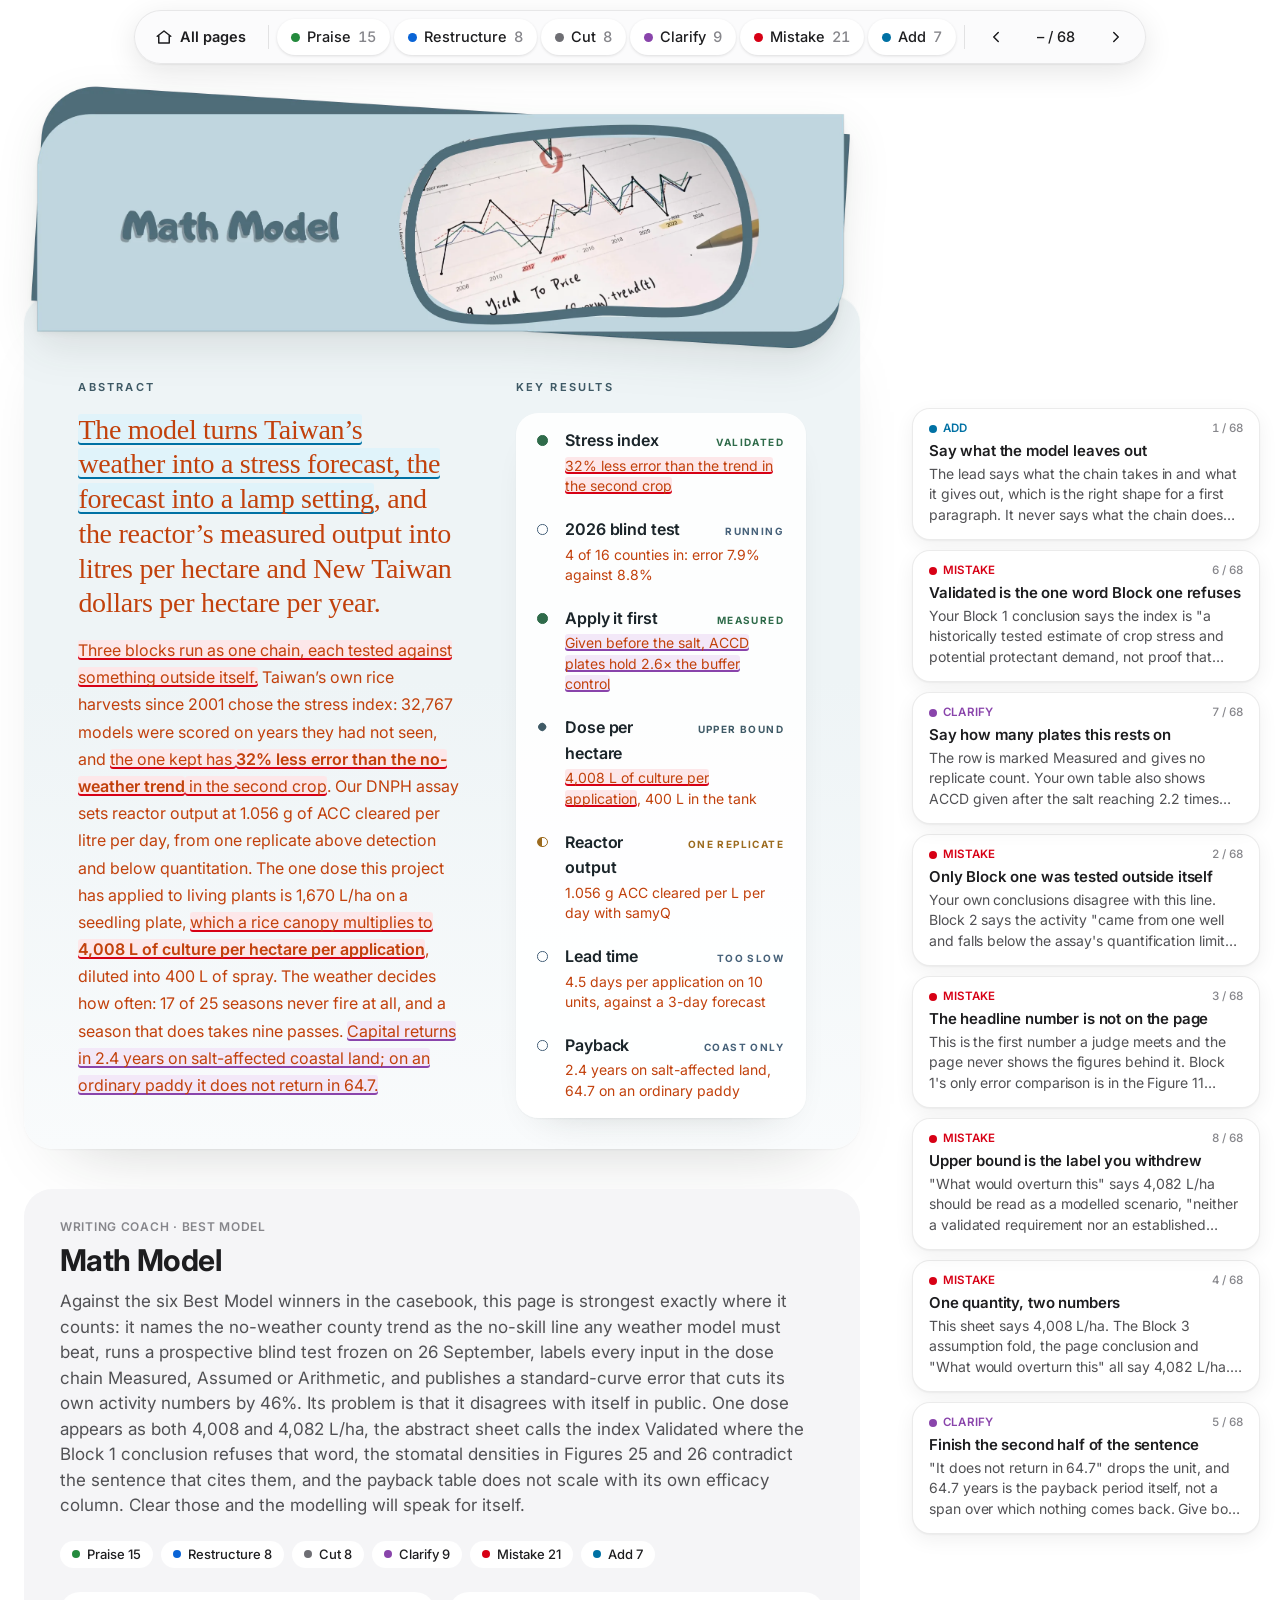
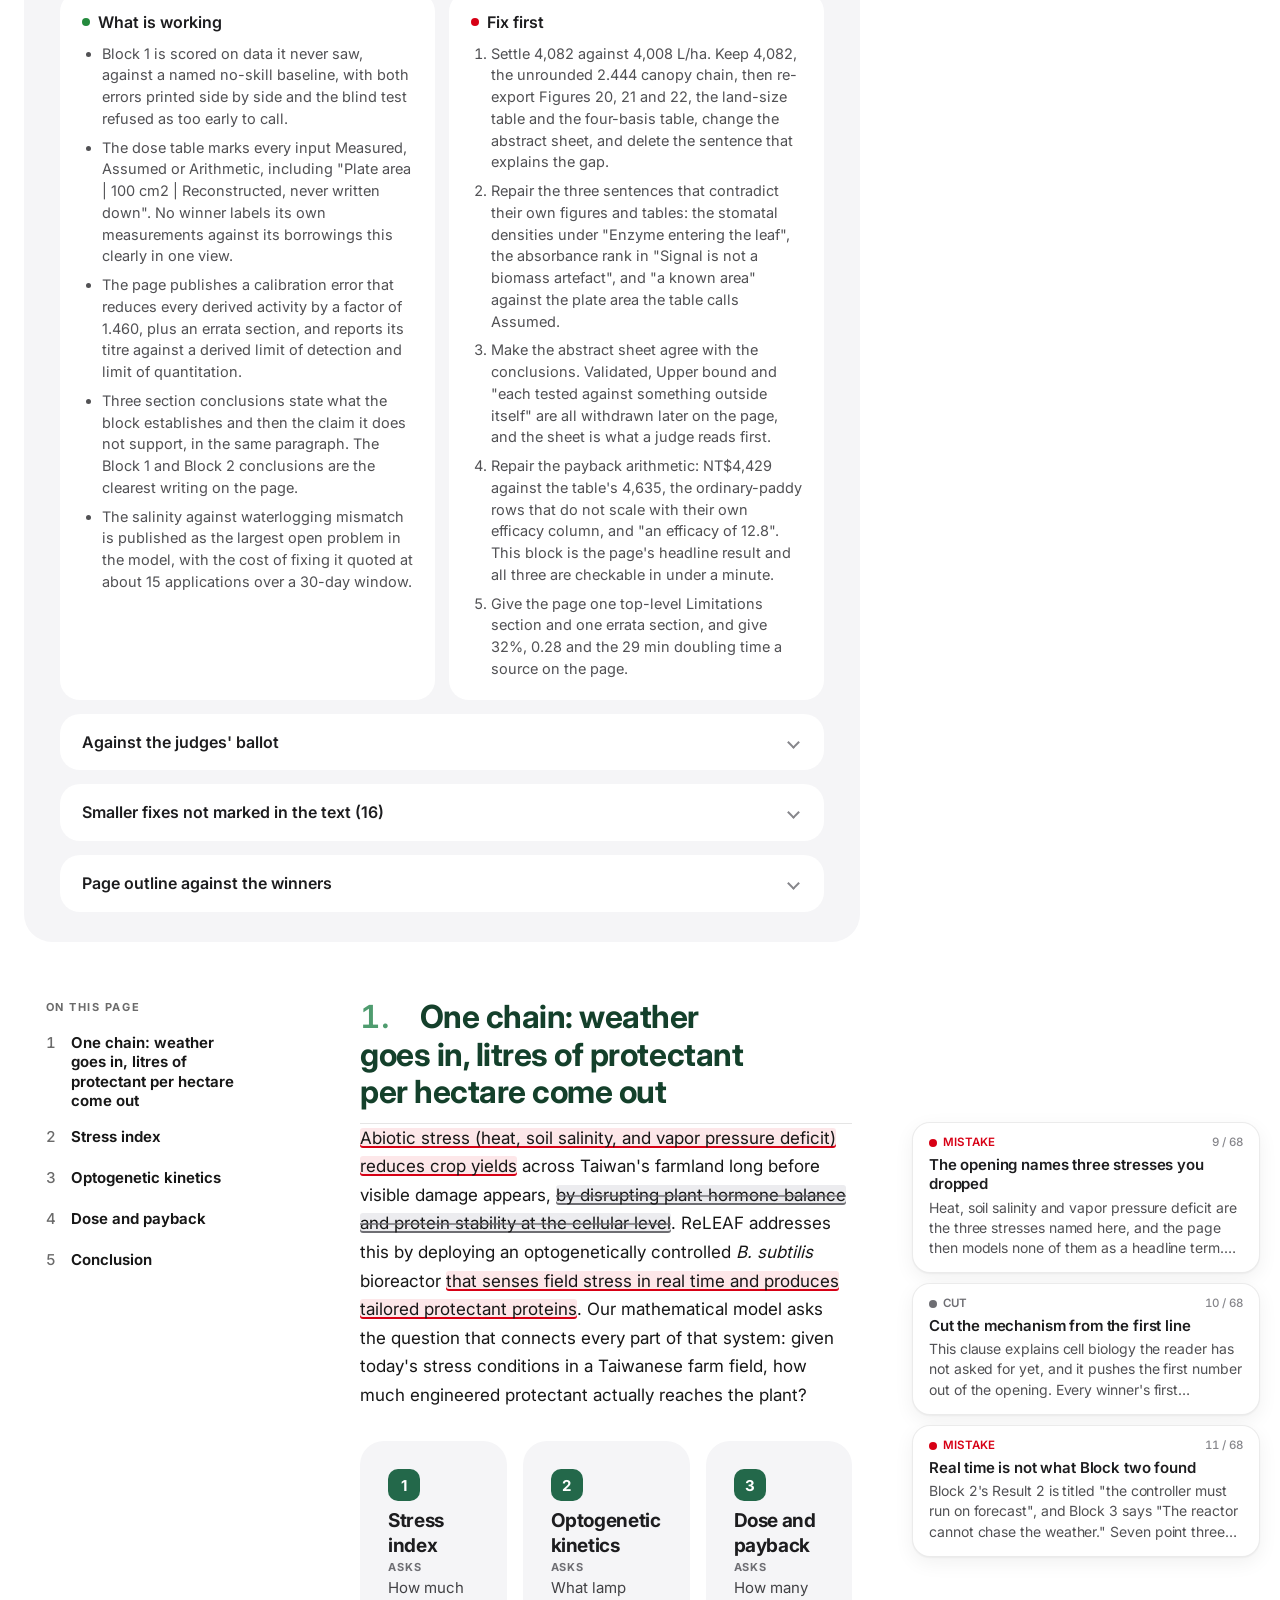
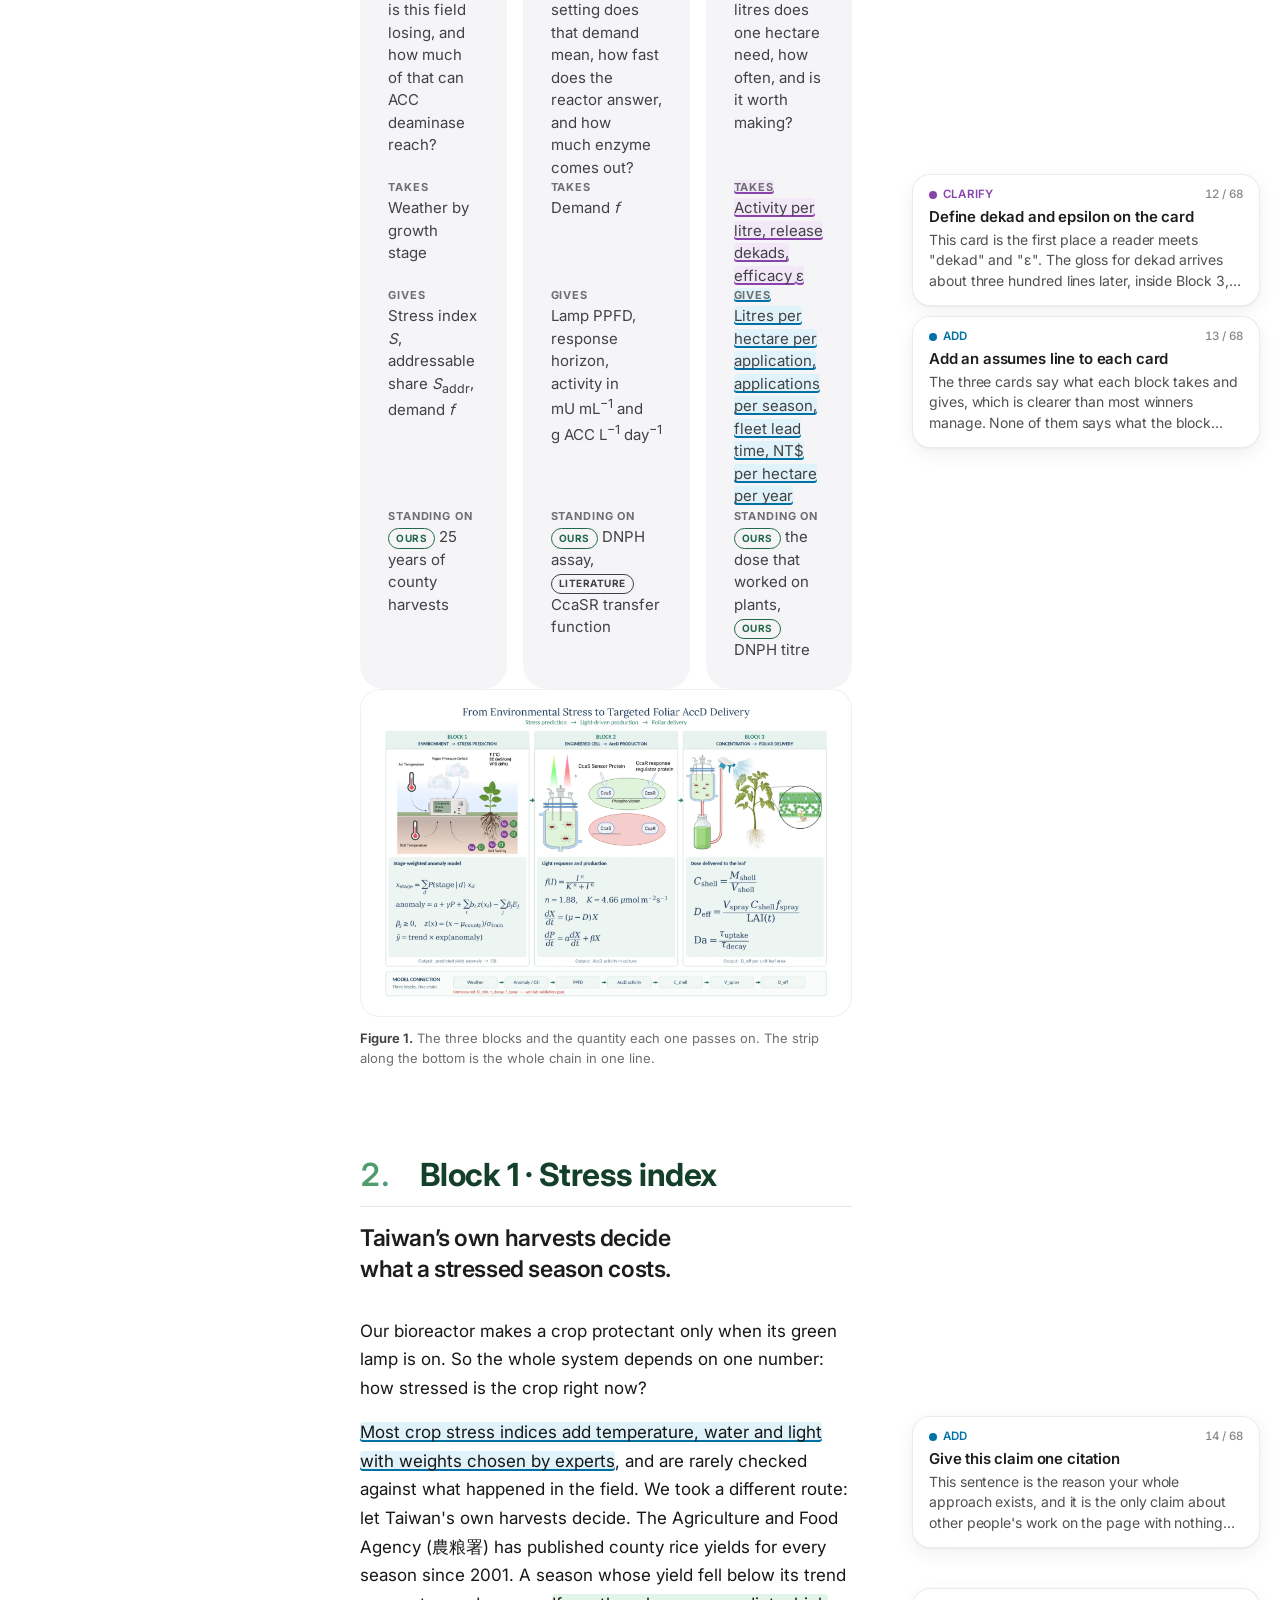
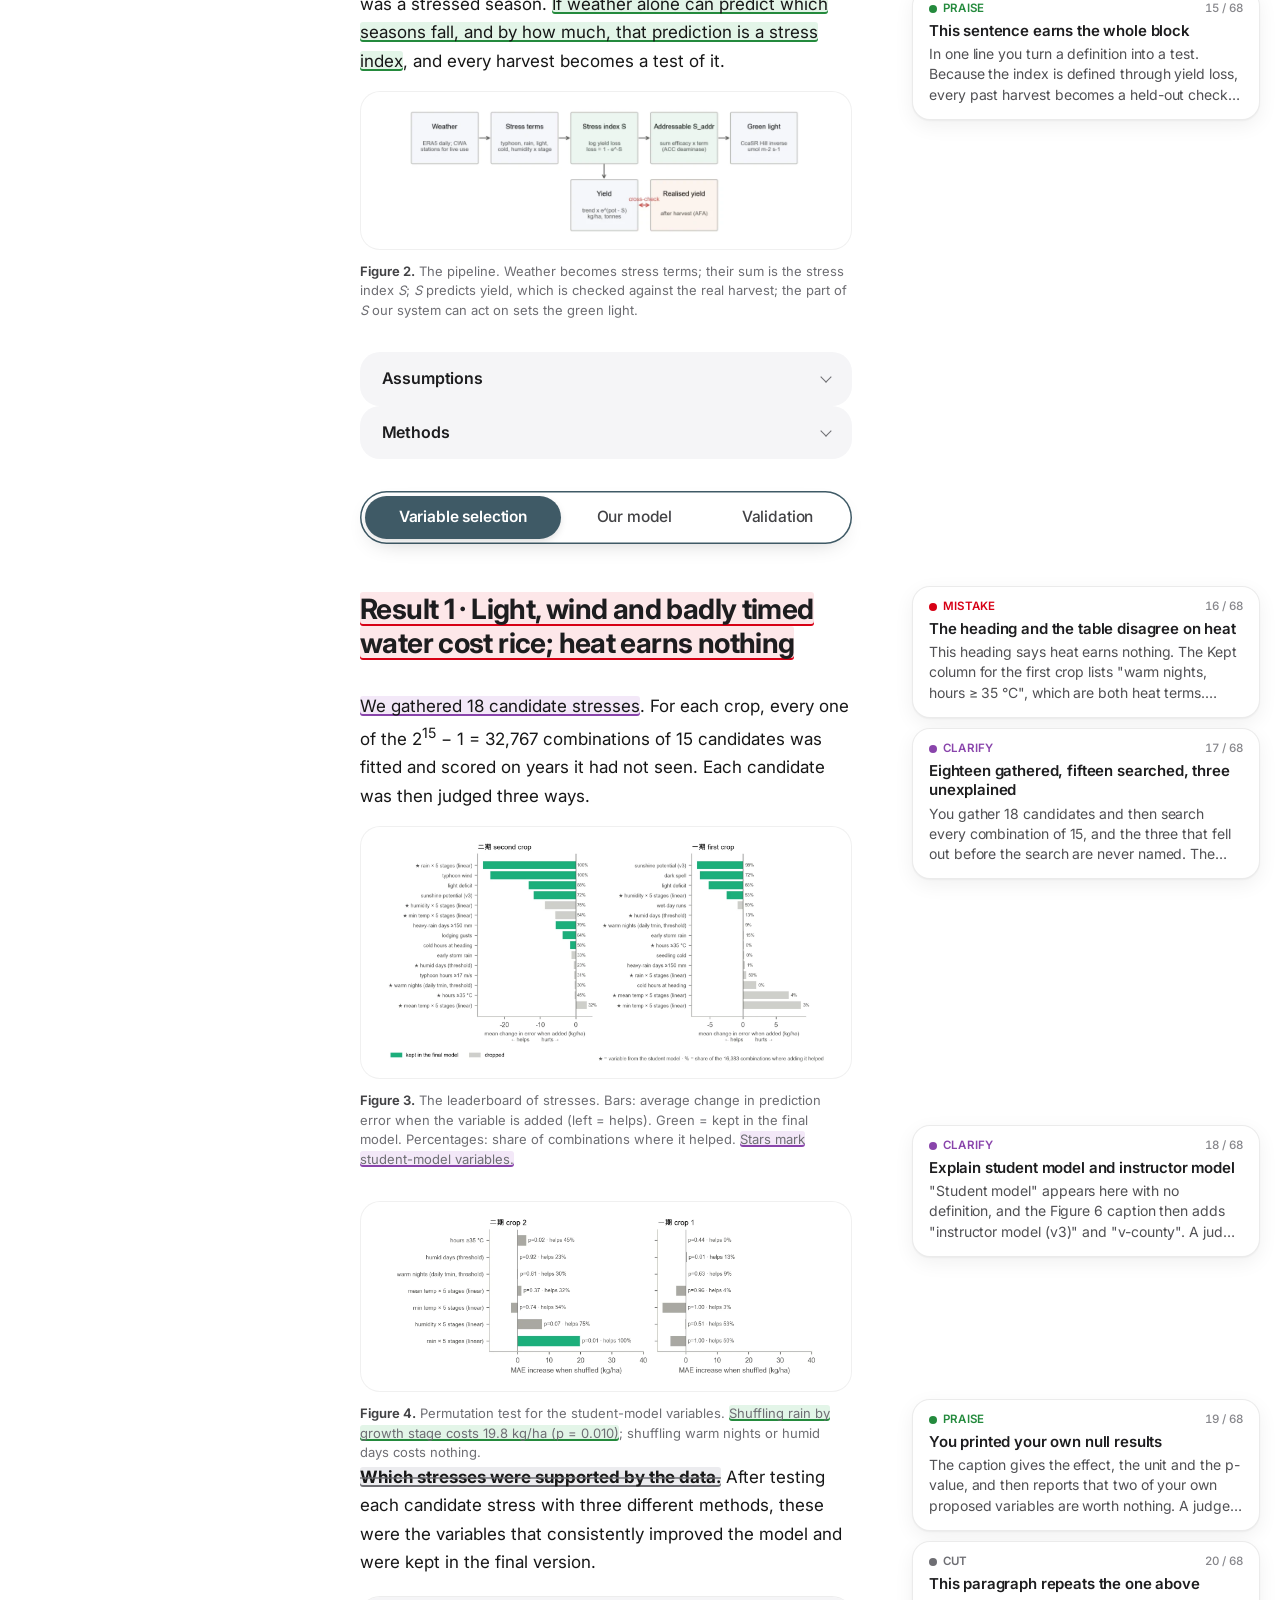
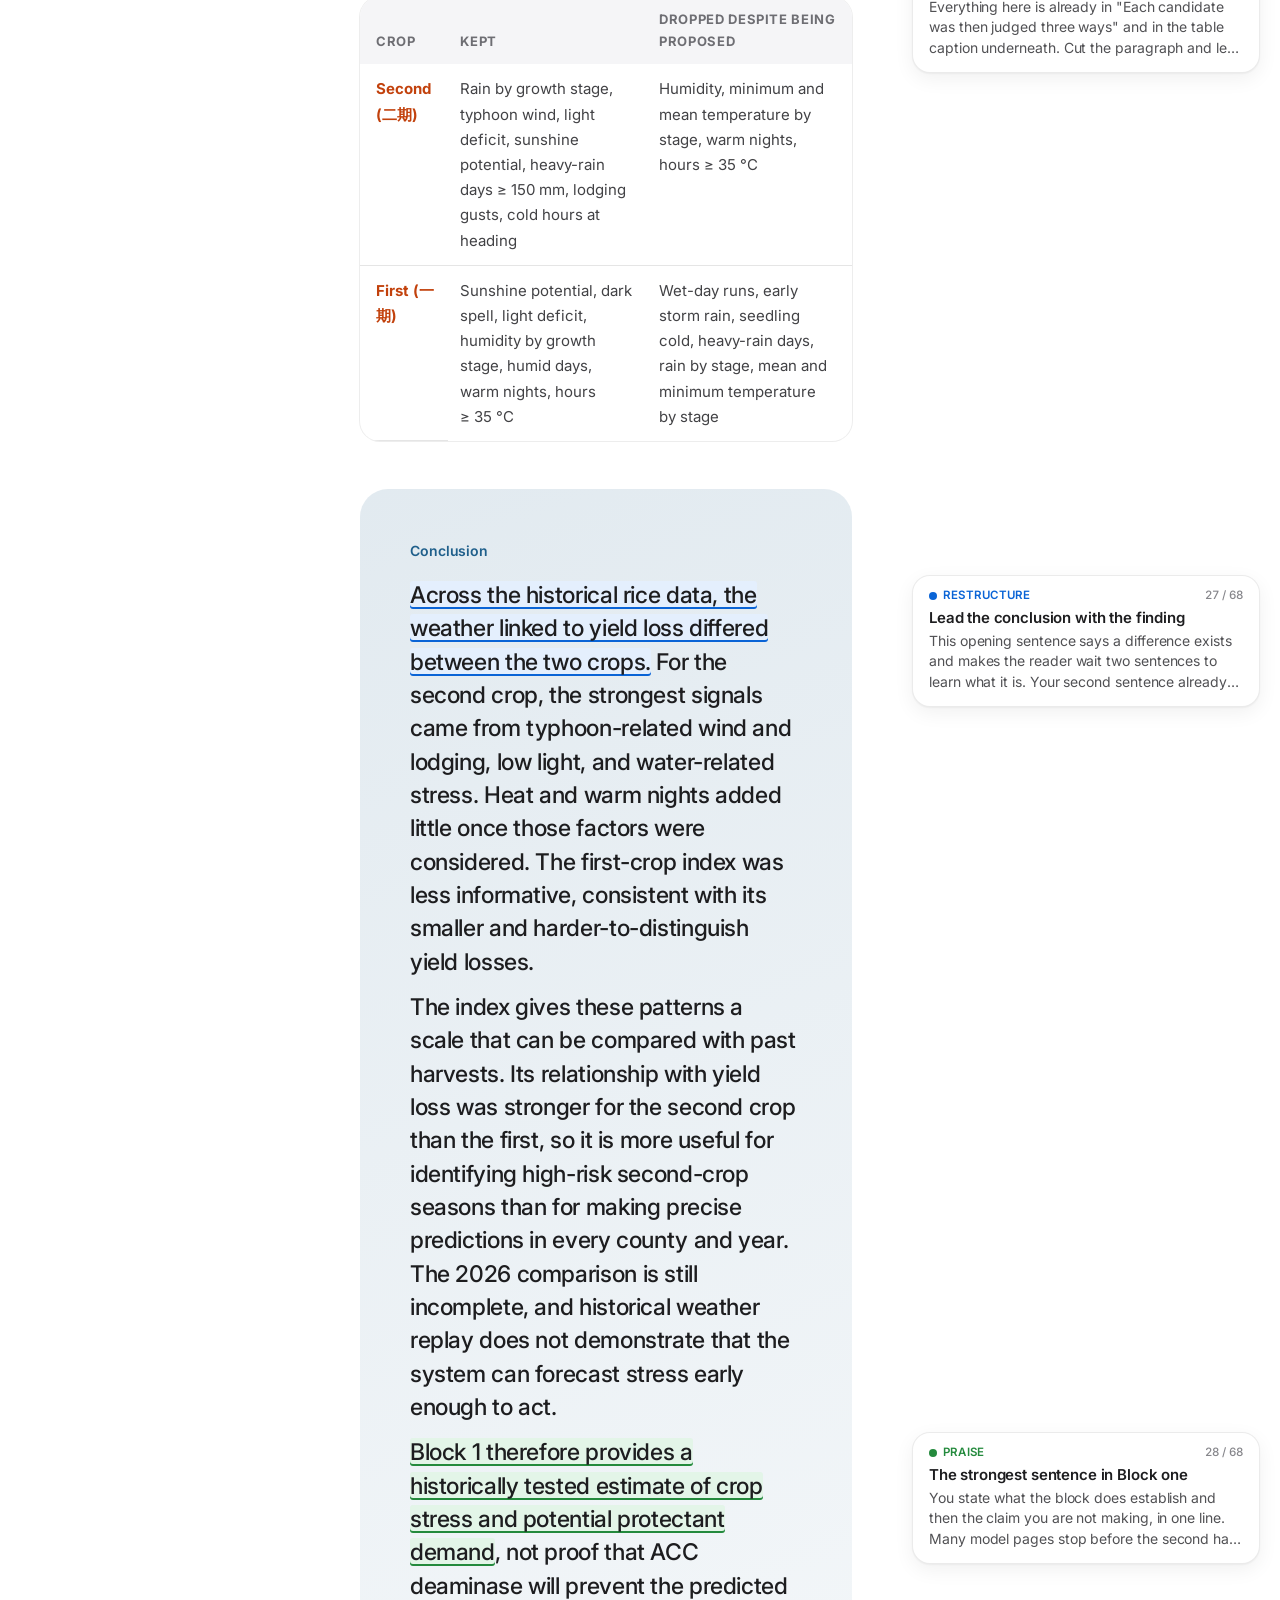
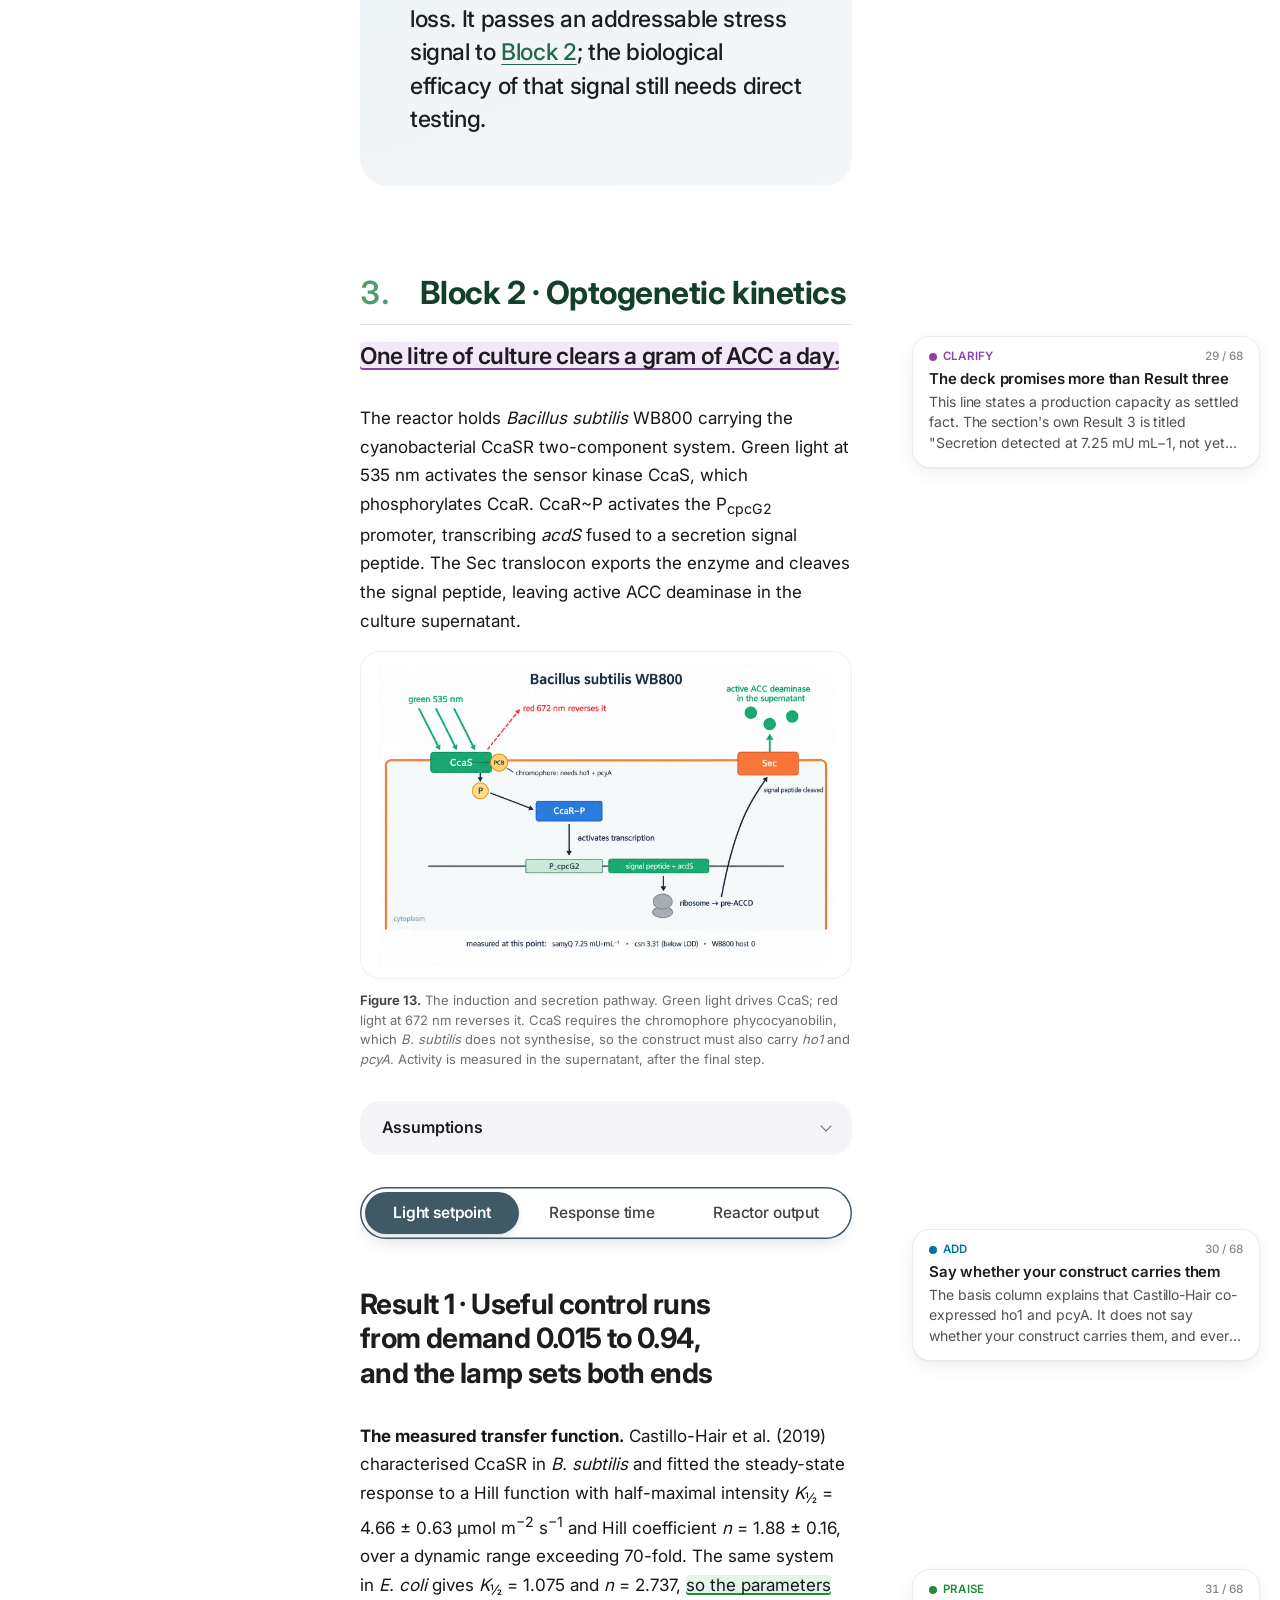
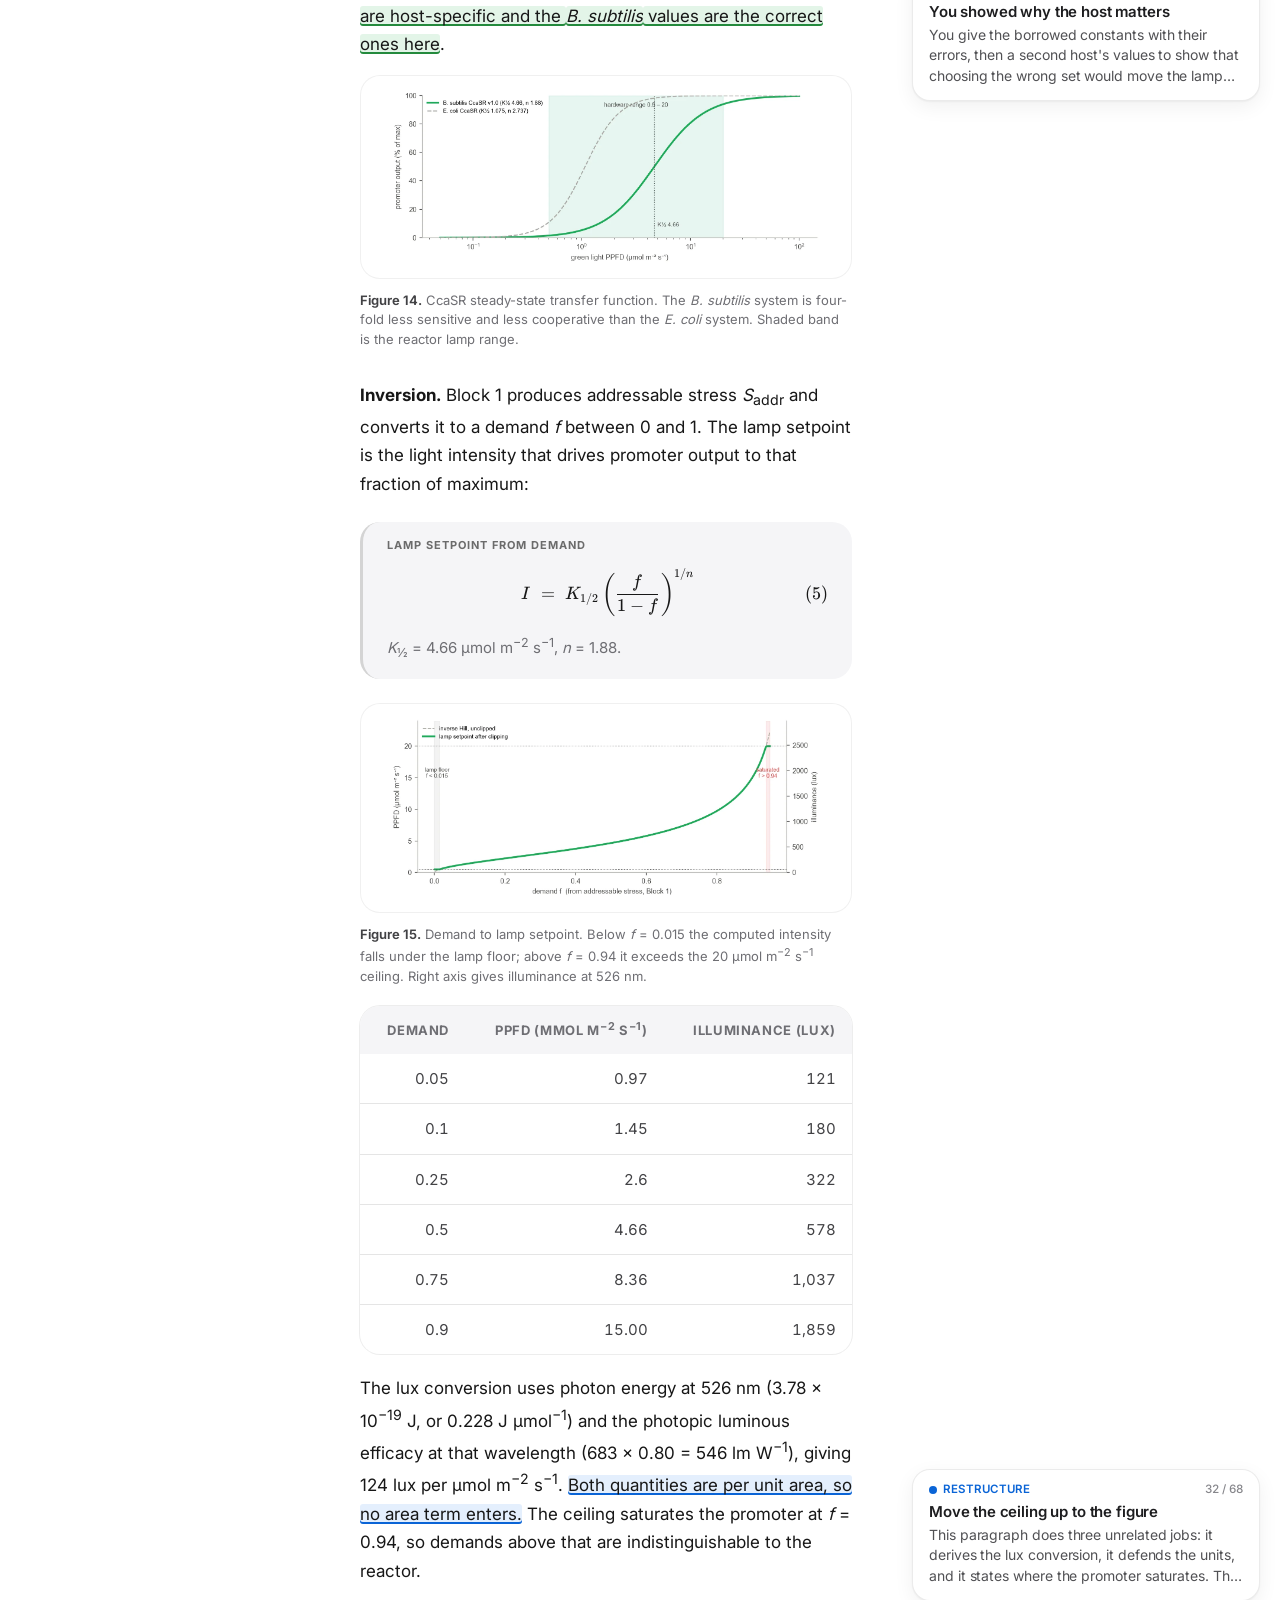
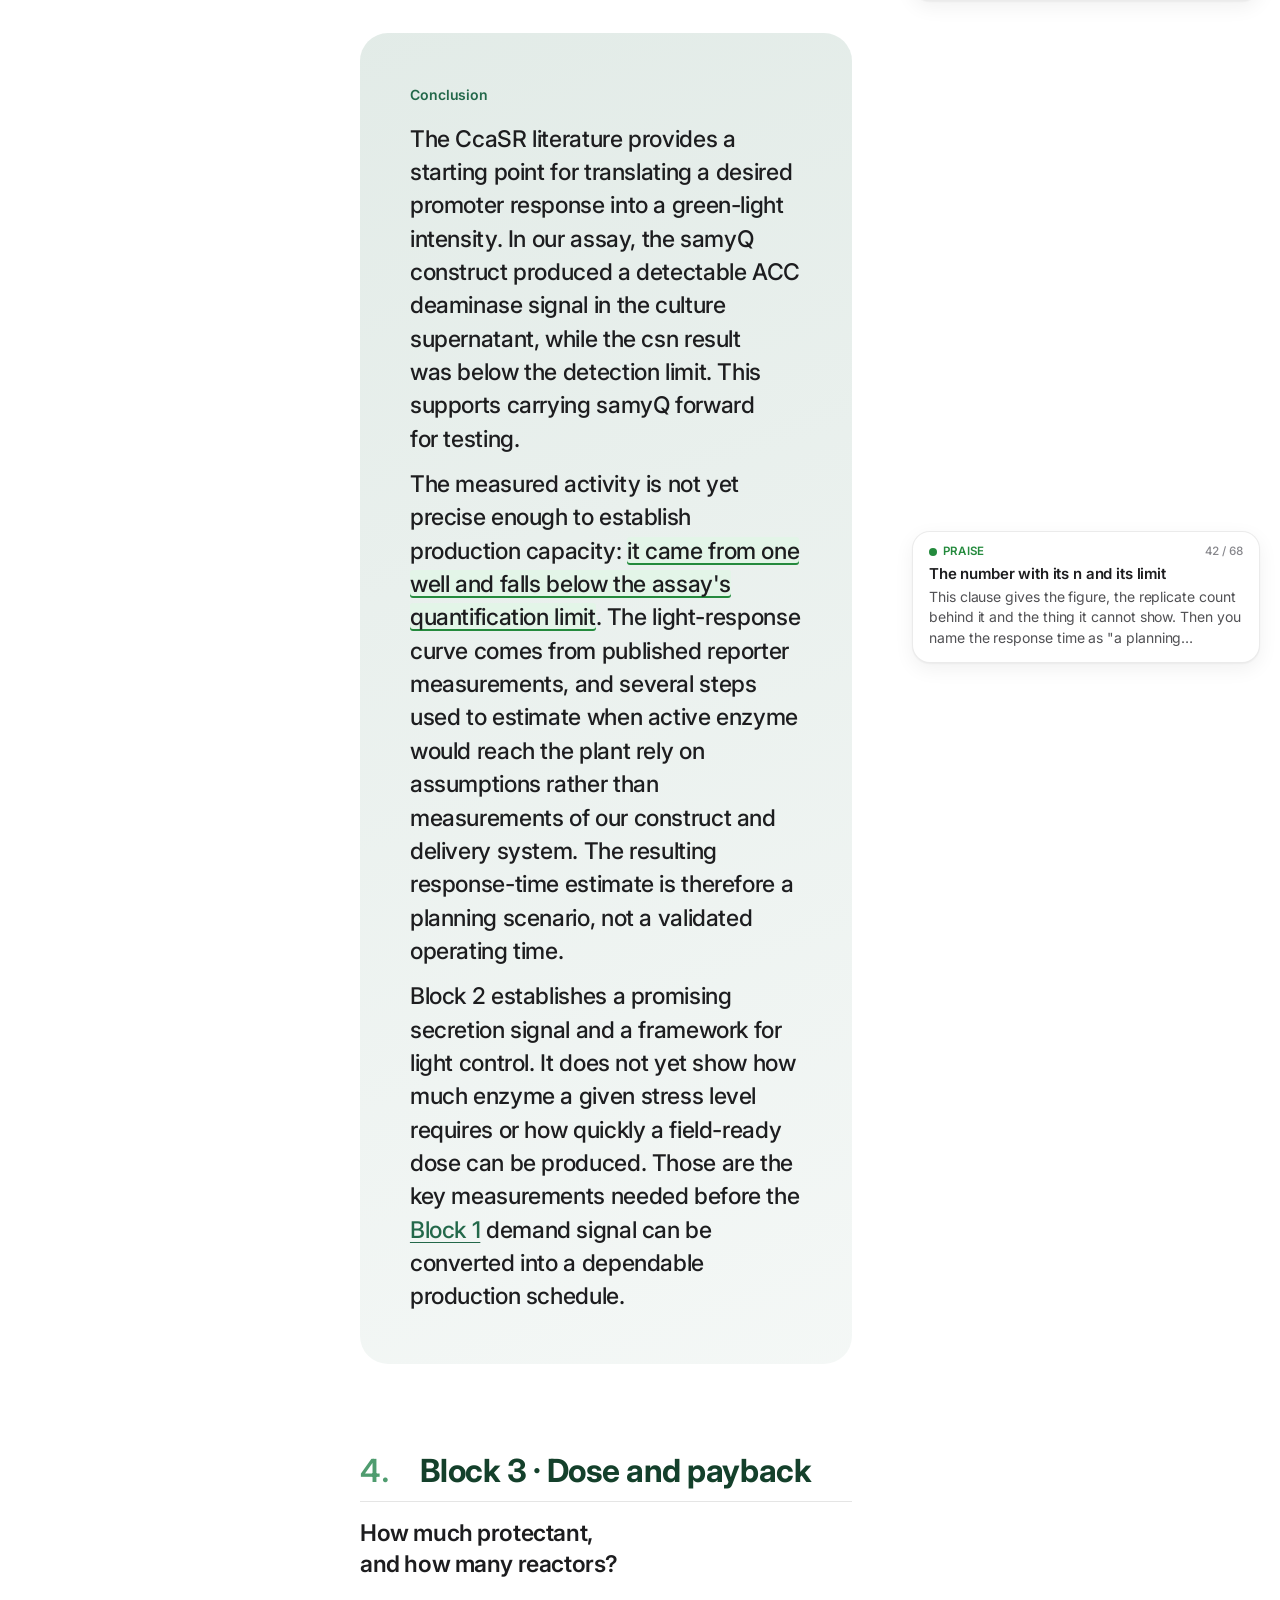
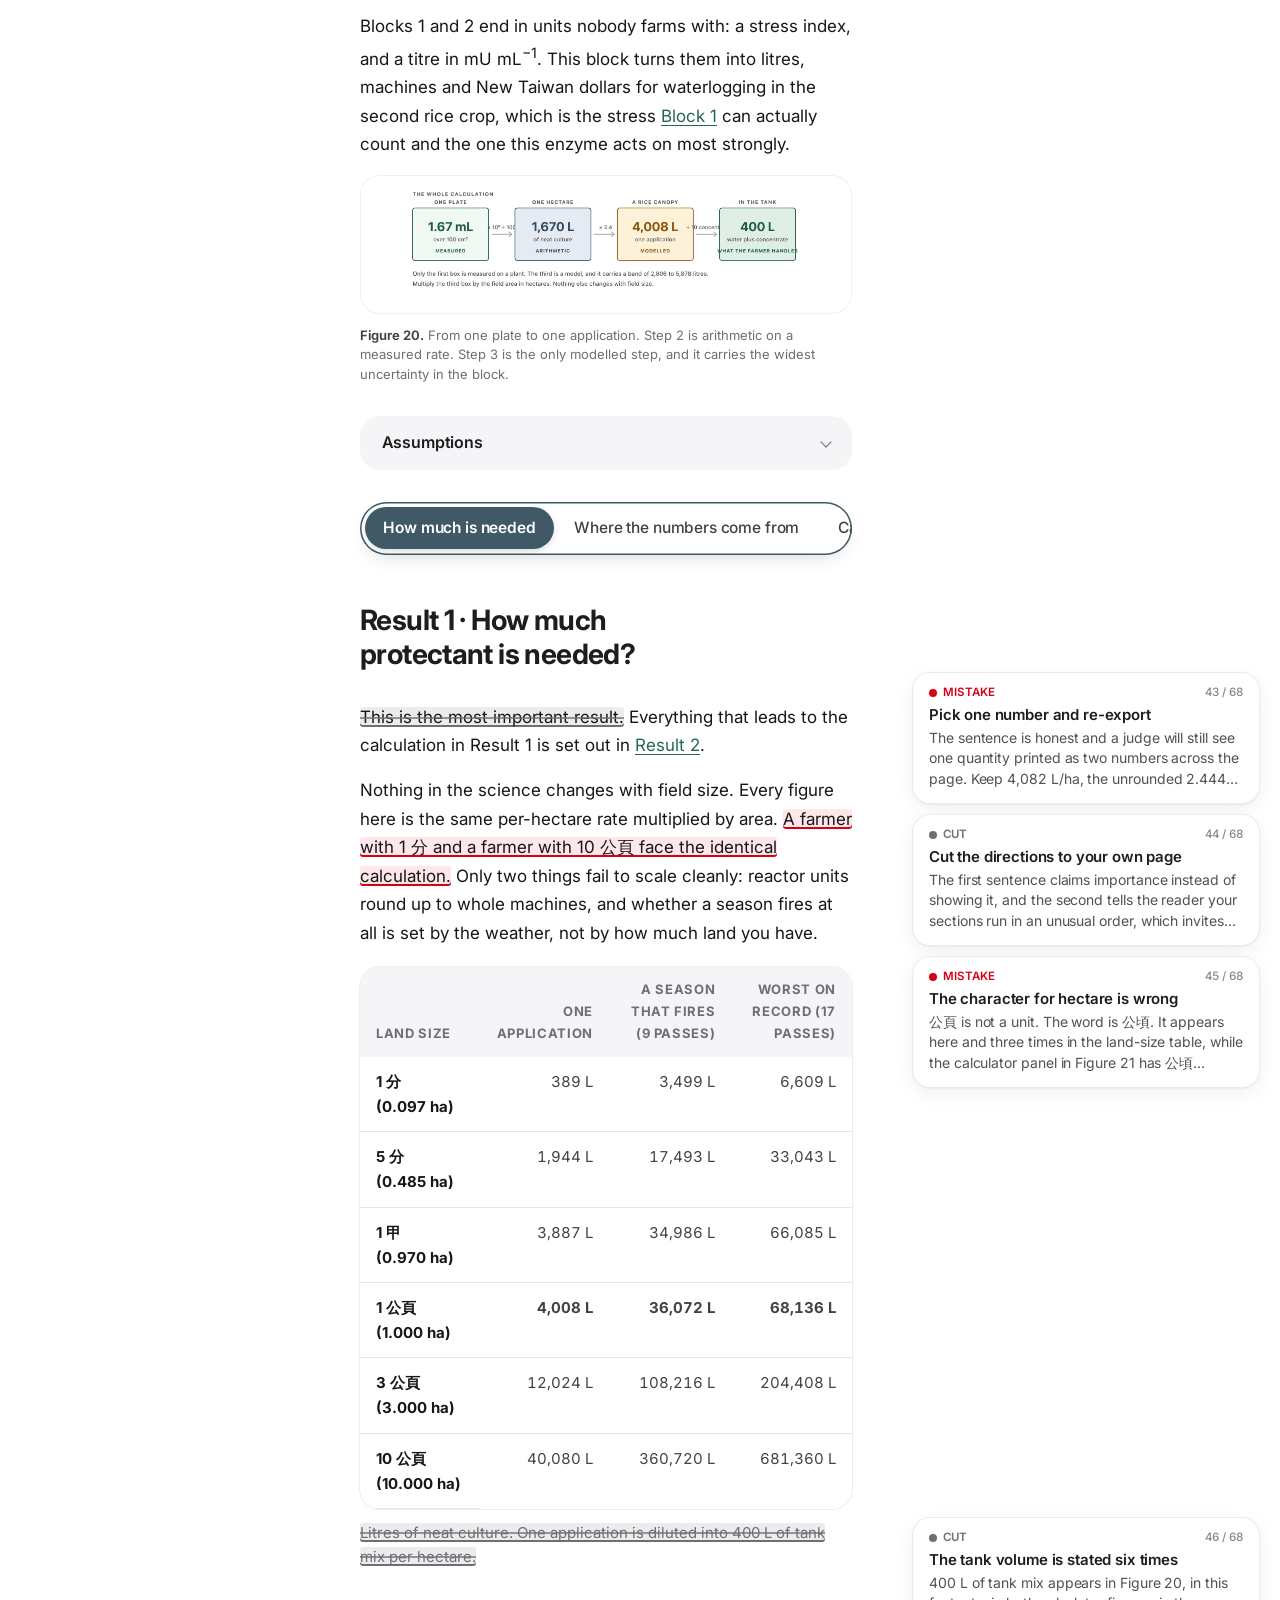
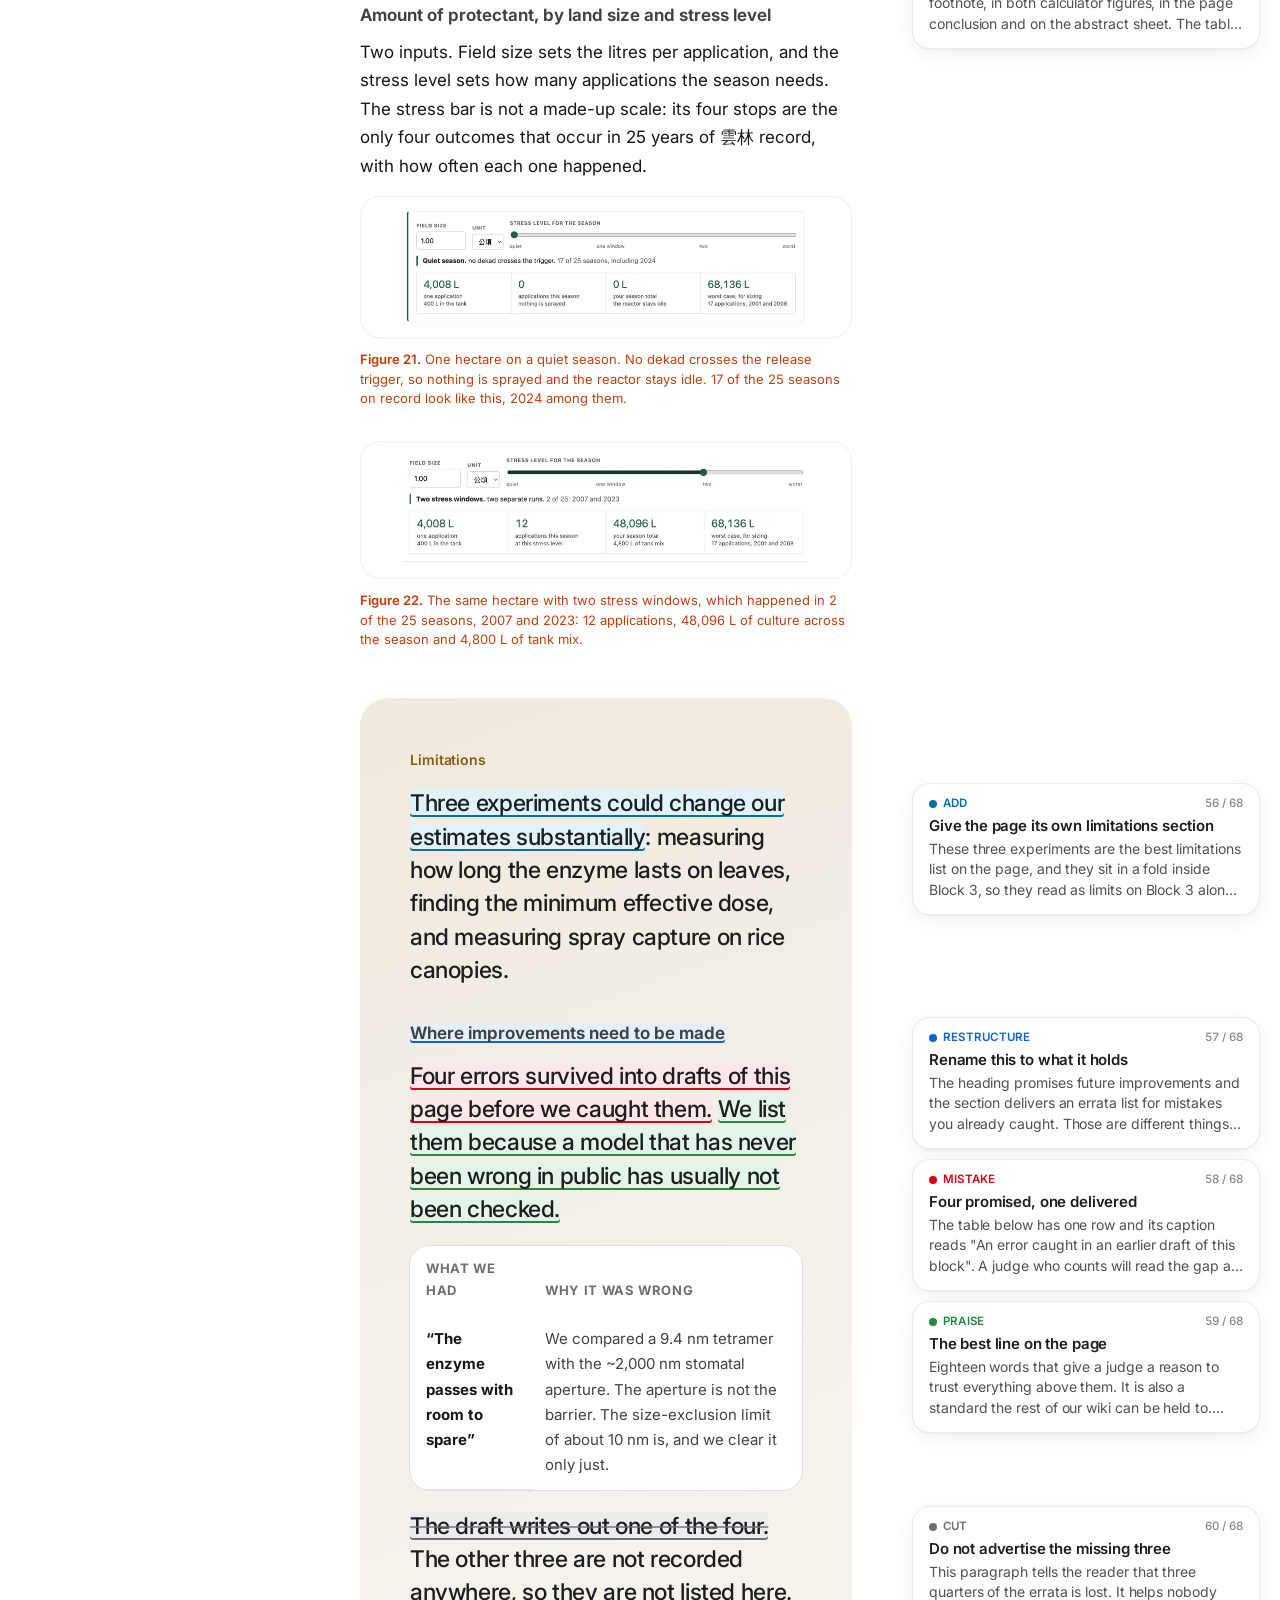
==== docs/model/index.html @ 7136cbff "The coach card lands between the hero and the document on a hardware page Those pages have no abstra" ====
<!DOCTYPE html>
<html lang="en">
<head>
  <meta charset="utf-8" />
  <meta name="viewport" content="width=device-width, initial-scale=1" />
  <title>Math Model | ReLEAF &middot; iGEM 2026</title>
  <meta name="description" content="Three blocks that turn weather into a dose. A stress index fitted to twenty-five years of Taiwanese rice harvests, the CcaSR light-to-enzyme kinetics measured in our own reactor, and a dose anchored on the one ACC deaminase dose this project has applied to living plants: 1,670 litres per hectare on a plate, 4,008 litres per hectare per application on a rice canopy, a 10-unit reactor fleet, and a 2.4-year payback on salt-affected land against 64.7 on an ordinary paddy." />
  <link rel="icon" href="../assets/img/logo.png" />
  <link rel="stylesheet" href="../assets/css/tokens.css" />
  <link rel="stylesheet" href="../assets/css/nav.css" />
  <link rel="stylesheet" href="../assets/css/page.css" />
  <link rel="stylesheet" href="../assets/vendor/katex/katex.min.css" />
  <link rel="stylesheet" href="../assets/css/engage.css?v=1010seg" />
  <link rel="stylesheet" href="model.css?v=202610101" />
  <link rel="stylesheet" href="../assets/css/bannerhead.css?v=20261010b" />
  <link rel="stylesheet" href="../coach/coach.css?v=1012140507" />
</head>
<body class="mm engage">
<!--
  SOURCE. Blocks 1 and 2 are Ethan Liu's draft of 7 October:

    Math Model/1007 Math Model Content.docx

  Block 3, the Conclusion and the Limitations are his draft of 9 October:

    Math Model 2/1009 Math Model Content.docx

  That file carries four passes at Block 3. Only the last one is on this page,
  the section headed 'Block 3 . How much protectant, and how many reactors?'
  with its 6 . Conclusion and Limitation. The earlier 'Math Model Block 3'
  (the 68,795 L/ha apoplast delivery budget) and the 'Rewrite' section that
  replaced it are superseded by it, and the trailing chat transcript under
  '分頁 8' is working notes, not writing for publication. None of those three
  are on this page.

  WHAT CHANGED ON 10 OCTOBER. Block 3 no longer prices three dosing routes and
  no longer argues catalytic headroom. The chain is now one route: the plate
  dose of 1,670 L/ha, times a modelled canopy correction of 2.44, is 4,008 L
  of culture per hectare per application, concentrated 10x into 400 L of tank
  mix. Frequency comes from Block 1's dekad record for the Yunlin second crop,
  and the economics are his: 64.7 years on ordinary paddy, 2.4 on
  salt-affected land. The Vmax capacity comparison the old Block 3 and the old
  Block 2 key findings rested on is retracted in his 9 October draft, so both
  are gone.

  BLOCK 3 DATA. All ours: the phase 3 application protocol on Plants for the
  1.67 mL dose, the DNPH assay of 7 October for the 7.2514 mU/mL titre, and
  Block 1's own dekad rebuild for the release count. The salinity run does not
  record its plate size; the 100 cm2 is reconstructed, and his own table says
  so in the Result 2 provenance row.

  EQUATIONS. Equations 1 to 7 are the draft's, re-set as LaTeX and rendered
  locally by KaTeX from assets/vendor/katex. Block 3 carries none: his 9
  October draft states the chain as arithmetic in Figure 20.

  FIGURES. Figures 1 to 19 are the 7 October draft's panels. Figures 20 to 23
  and the two calculator panels are from the 9 October docx, converted to webp
  in assets/img/model/ at 1600 px, none redrawn. Figures 24 to 26 are the
  cuticle-pore chart and the two stomata micrographs, which his new draft
  keeps. His tables that arrived as images (land size, dose provenance,
  applications per season, fleet lead time, payback) are set as real tables.

  WHAT CHANGED ON 12 OCTOBER. His 1009 draft came back with the prose revised
  and the figures untouched. Four things moved. The Block 1 and Block 2
  conclusions are now his, and much more cautious: Block 1 passes an
  addressable stress signal without proving ACC deaminase prevents the loss,
  and Block 2's response time is a planning scenario, not a validated
  operating time. Both replace the Q1/Q2/Q3 ledgers, which answered 'Yes' to
  questions he no longer answers that way. Block 3 gains the Assumption he
  wrote for it, his 7.1 errata table and his 7.2. The Conclusion gains his
  statement of the salinity-versus-waterlogging mismatch, with the 15
  applications over 30 days it would take to fix.

  4,008 OR 4,082. His new prose says 4,082 L/ha; every figure and table in
  Block 3, including the ones in this same docx, says 4,008. Both are
  1,670 L/ha times the canopy correction: 4,008 uses the 2.4 printed on the
  arrow in Figure 20, 4,082 uses the unrounded 2.4441 that the panel's own
  0.486 and 0.199 per-unit-leaf figures give. The gap is 1.8%, against a band
  of 2,806 to 5,878 L on that step. The figures keep 4,008 because they are
  his images and cannot be re-set; his 4,082 is quoted where he quotes it, in
  the Block 3 Assumption, in 7.2 and in the Conclusion, and the one orange
  sentence in the Assumption fold says which is which.

  ORANGE. class="ai" is anything Ethan did not write. No body prose on this
  page is orange except three sentences. What is left marked is the abstract
  and its key-results ledger, the four equation blocks in the two Methods
  folds and their glosses, the kept-and-dropped variable table transcribed
  from Figure 3, the captions on Figures 8, 9, 12, 21 and 22, the one
  paragraph that opens the Conclusion by gathering Blocks 1 and 2, which he
  asked for, and three new sentences: the 4,008-against-4,082 note in the
  Block 3 Assumption fold, the note under 7.1 saying that he counts four
  errors and writes out one, and the unit conversion at the end of Block 2
  Result 3 that keeps 1.056 g of ACC per litre per day on the page after the
  Block 2 ledger that used to carry it was replaced by his conclusion.
  Everything else is his. Em dashes in his prose have been replaced with
  commas, colons or parentheses, which is the owner's global punctuation rule.

  FIGURE 24. Its caption used to say the enzyme passes an open stomatal pore
  with two orders of magnitude to spare. That is the exact claim his 7.1
  errata table retracts, so the caption now says what he says there: the
  aperture is not the barrier, the ~10 nm size-exclusion limit is.
-->
  <div id="site-nav" data-base="../" data-tab="drylab" data-page="model"></div>
  <div class="sitenav-spacer"></div>

  <header class="bannerhead bannerhead--rest" data-tab="drylab">
    <h1 class="visually-hidden">Math Model</h1>
    <div class="bannerhead__art">
      <img src="../assets/img/headers/model.webp"
           srcset="../assets/img/headers/model-w1200.webp 1200w, ../assets/img/headers/model.webp 2253w"
           sizes="(max-width: 1280px) 100vw, 1280px"
           alt="Math Model. A pencil lies across a printed multi-line chart of yearly values, annotated by hand with a yield-to-price note and a trend expression."
           width="2253" height="748" fetchpriority="high" />
    </div>
  </header>

  <section class="abstract abstract--sheet bannerhead" data-tab="drylab" aria-label="Summary">
    <div class="abstract__inner">
      <div class="abstract__story">
        <h2 class="abs-kicker">Abstract</h2>
        <p class="abstract__lead ai">The model turns Taiwan&rsquo;s weather into a stress forecast, the forecast into a lamp setting, and the reactor&rsquo;s measured output into litres per hectare and New Taiwan dollars per hectare per year.</p>
        <p class="abstract__body ai">Three blocks run as one chain, each tested against something outside itself. Taiwan&rsquo;s own rice harvests since 2001 chose the stress index: 32,767 models were scored on years they had not seen, and the one kept has <strong>32% less error than the no-weather trend</strong> in the second crop. Our DNPH assay sets reactor output at 1.056&nbsp;g of ACC cleared per litre per day, from one replicate above detection and below quantitation. The one dose this project has applied to living plants is 1,670&nbsp;L/ha on a seedling plate, which a rice canopy multiplies to <strong>4,008&nbsp;L of culture per hectare per application</strong>, diluted into 400&nbsp;L of spray. The weather decides how often: 17 of 25 seasons never fire at all, and a season that does takes nine passes. Capital returns in 2.4&nbsp;years on salt-affected coastal land; on an ordinary paddy it does not return in 64.7.</p>
</div>
      <div class="abstract__outcomes">
        <h2 class="abs-kicker">Key results</h2>
        <ul class="abs-ledger">
          <li><a class="st-worked" href="#validation"><i></i><span class="abs-ledger__name">Stress index</span><span class="abs-st">Validated</span><span class="abs-ledger__text ai">32% less error than the trend in the second crop</span></a></li>
          <li><a class="st-open" href="#validation"><i></i><span class="abs-ledger__name">2026 blind test</span><span class="abs-st">Running</span><span class="abs-ledger__text ai">4 of 16 counties in: error 7.9% against 8.8%</span></a></li>
          <li><a class="st-worked" href="#accd-efficacy"><i></i><span class="abs-ledger__name">Apply it first</span><span class="abs-st">Measured</span><span class="abs-ledger__text ai">Given before the salt, ACCD plates hold 2.6&times; the buffer control</span></a></li>
          <li><a class="st-key" href="#how-much"><i></i><span class="abs-ledger__name">Dose per hectare</span><span class="abs-st">Upper bound</span><span class="abs-ledger__text ai">4,008&nbsp;L of culture per application, 400&nbsp;L in the tank</span></a></li>
          <li><a class="st-partial" href="#reactor-output"><i></i><span class="abs-ledger__name">Reactor output</span><span class="abs-st">One replicate</span><span class="abs-ledger__text ai">1.056&nbsp;g ACC cleared per L per day with samyQ</span></a></li>
          <li><a class="st-open" href="#make-and-worth"><i></i><span class="abs-ledger__name">Lead time</span><span class="abs-st">Too slow</span><span class="abs-ledger__text ai">4.5 days per application on 10 units, against a 3-day forecast</span></a></li>
          <li><a class="st-open" href="#make-and-worth"><i></i><span class="abs-ledger__name">Payback</span><span class="abs-st">Coast only</span><span class="abs-ledger__text ai">2.4 years on salt-affected land, 64.7 on an ordinary paddy</span></a></li>
        </ul>
      </div>
    </div>
  </section>

  <div class="pagewrap">
    <details class="toc" open>
      <summary>Contents</summary>
      <div class="toc__inner"><p class="toc__title">On this page</p></div>
    </details>

    <main class="pagebody" data-no-subnum>


      <!-- ============================================ 1 · WHAT THE MODEL DOES -->
      <section class="sec" id="what-the-model-does">
        <h2>One chain: weather goes in, litres of protectant per hectare come out</h2>

        <p>Abiotic stress (heat, soil salinity, and vapor pressure deficit) reduces crop yields across Taiwan's farmland long before visible damage appears, by disrupting plant hormone balance and protein stability at the cellular level. ReLEAF addresses this by deploying an optogenetically controlled <i>B. subtilis</i> bioreactor that senses field stress in real time and produces tailored protectant proteins. Our mathematical model asks the question that connects every part of that system: given today's stress conditions in a Taiwanese farm field, how much engineered protectant actually reaches the plant?</p>

        <div class="chain">
          <a class="link" href="#stress-index">
            <span class="link__no">1</span>
            <span class="link__name">Stress index</span>
            <p class="link__io"><b>Asks</b>How much is this field losing, and how much of that can ACC deaminase reach?</p>
            <p class="link__io"><b>Takes</b>Weather by growth stage</p>
            <p class="link__io"><b>Gives</b>Stress index <i>S</i>, addressable share <i>S</i><sub>addr</sub>, demand <i>f</i></p>
            <p class="link__io link__io--on"><b>Standing on</b><span class="prov prov--ours">Ours</span> 25 years of county harvests</p>
          </a>
          <a class="link" href="#optogenetic-kinetics">
            <span class="link__no">2</span>
            <span class="link__name">Optogenetic kinetics</span>
            <p class="link__io"><b>Asks</b>What lamp setting does that demand mean, how fast does the reactor answer, and how much enzyme comes out?</p>
            <p class="link__io"><b>Takes</b>Demand <i>f</i></p>
            <p class="link__io"><b>Gives</b>Lamp PPFD, response horizon, activity in mU&nbsp;mL<sup>&minus;1</sup> and g&nbsp;ACC&nbsp;L<sup>&minus;1</sup>&nbsp;day<sup>&minus;1</sup></p>
            <p class="link__io link__io--on"><b>Standing on</b><span class="prov prov--ours">Ours</span> DNPH assay, <span class="prov prov--lit">Literature</span> CcaSR transfer function</p>
          </a>
          <a class="link" href="#dose-and-payback">
            <span class="link__no">3</span>
            <span class="link__name">Dose and payback</span>
            <p class="link__io"><b>Asks</b>How many litres does one hectare need, how often, and is it worth making?</p>
            <p class="link__io"><b>Takes</b>Activity per litre, release dekads, efficacy <span class="sym">&epsilon;</span></p>
            <p class="link__io"><b>Gives</b>Litres per hectare per application, applications per season, fleet lead time, NT$ per hectare per year</p>
            <p class="link__io link__io--on"><b>Standing on</b><span class="prov prov--ours">Ours</span> the dose that worked on plants, <span class="prov prov--ours">Ours</span> DNPH titre</p>
          </a>
        </div>

        <figure class="fig fig--chart wide">
          <div class="fig__frame" style="--fr: 1600 / 1066">
            <img src="../assets/img/model/three-blocks-overview.webp"
                 alt="Three panels under the title From Environmental Stress to Targeted Foliar AccD Delivery. Block 1, environment to stress prediction, shows a sensor in a field with temperature, conductivity and vapour pressure deficit, and a stage-weighted anomaly model. Block 2, engineered cell to AccD production, shows a reactor under green and red light with the CcaS and CcaR proteins and a Hill light response. Block 3, concentration to foliar delivery, shows the reactor feeding a bottle and a sprayer onto a leaf, with the delivered-dose equations. A strip at the bottom runs weather to anomaly to PPFD to AccD activity to spray volume to delivered dose."
                 width="1600" height="1066" loading="lazy" decoding="async" />
          </div>
          <figcaption><b>Figure 1.</b> The three blocks and the quantity each one passes on. The strip along the bottom is the whole chain in one line.</figcaption>
        </figure>
      </section>

      <!-- ============================================ 2 · BLOCK 1 · STRESS INDEX -->
      <section class="sec pl-5" id="stress-index">
        <h2 data-toc="Stress index">Block 1 &middot; Stress index</h2>

        <div class="lede-c"><p>Taiwan&rsquo;s own harvests decide what a stressed season costs.</p></div>

        <p>Our bioreactor makes a crop protectant only when its green lamp is on. So the whole system depends on one number: how stressed is the crop right now?</p>

        <p>Most crop stress indices add temperature, water and light with weights chosen by experts, and are rarely checked against what happened in the field. We took a different route: let Taiwan's own harvests decide. The Agriculture and Food Agency (&#36786;&#31918;&#32626;) has published county rice yields for every season since 2001. A season whose yield fell below its trend was a stressed season. If weather alone can predict which seasons fall, and by how much, that prediction is a stress index, and every harvest becomes a test of it.</p>

        <figure class="fig fig--chart wide">
          <div class="fig__frame" style="--fr: 994 / 320">
            <img src="../assets/img/model/stress-index-yield-chain.webp"
                 alt="A chain of five boxes. Weather from ERA5 daily and CWA stations feeds stress terms for typhoon, rain, light, cold and humidity by stage; those give a stress index S defined through log yield loss; S gives an addressable part of the stress that ACC deaminase can act on; that sets the green light through the inverted CcaSR Hill curve. A branch below turns S into a predicted yield, cross-checked against the realised harvest."
                 width="994" height="320" loading="lazy" decoding="async" />
          </div>
          <figcaption><b>Figure 2.</b> The pipeline. Weather becomes stress terms; their sum is the stress index <i>S</i>; <i>S</i> predicts yield, which is checked against the real harvest; the part of <i>S</i> our system can act on sets the green light.</figcaption>
        </figure>

        <details class="fold">
          <summary>Assumptions</summary>
          <div class="fold__body">

        <div class="tablewrap">
          <table class="data">
            <caption class="visually-hidden">The five assumptions the stress index rests on, with the reason for each</caption>
            <thead><tr><th>#</th><th>Assumption</th><th>Why?</th></tr></thead>
            <tbody>
              <tr><th scope="row">1</th><td>A county's yield trend reflects technology and management; the deviation from it reflects weather.</td><td>Varieties and practices change slowly; weather changes every season.</td></tr>
              <tr><th scope="row">2</th><td>The same weather stress causes more damage at some growth stages than others.</td><td>Rice sensitivity is stage-specific (e.g. cold at heading, rain at tillering).</td></tr>
              <tr><th scope="row">3</th><td>Stress can only reduce yield, and only after it passes a threshold.</td><td>Physical damage is one-sided: a calm day does not add rice.</td></tr>
              <tr><th scope="row">4</th><td>The two rice crops respond differently to weather and should be modeled separately.</td><td>Different seasons, weather and stresses.</td></tr>
              <tr><th scope="row">5</th><td>The value of lost rice can be estimated using the current farm-gate price.</td><td>Official daily price exists; public purchase price is close.</td></tr>
            </tbody>
          </table>
        </div>
          </div>
        </details>
        <details class="fold" id="methods-block1">
          <summary>Methods</summary>
          <div class="fold__body">

        <div class="eqn eqn--ours ai">
          <b>Stage-weighted exposure</b>
          \[ x_{\mathrm{stage}} \;=\; \sum_{d} P(\mathrm{stage}\mid d)\; x_{d} \tag{1} \]
          <em>Summed over the days <i>d</i> of the season. <i>P</i>(stage&nbsp;|&nbsp;<i>d</i>) is the probability that day <i>d</i> fell in that growth stage, which smooths the transplanting-date differences between counties.</em>
        </div>

        <div class="eqn eqn--ours ai">
          <b>The yield model, and the index inside it</b>
          \[ \mathrm{anomaly} \;=\; a \;+\; \gamma P \;+\; \sum_{i} b_i\, z(x_i) \;-\; \underbrace{\sum_{j} \beta_j E_j}_{\textstyle S} , \qquad \beta_j \ge 0 \tag{2} \]
          \[ z(x) \;=\; \frac{x - \mu_{\mathrm{county}}}{\sigma_{\mathrm{train}}} , \qquad \hat{y} \;=\; \mathrm{trend} \times \exp(\mathrm{anomaly}) \tag{3} \]
          <em>One fit per crop. <i>P</i> is the sunshine-potential term, <i>z</i>(<i>x<sub>i</sub></i>) are the stage terms standardised against the county's own history, and <i>E<sub>j</sub></i> are the damage exposures. The constraint <span class="sym">&beta;<sub>j</sub></span>&nbsp;&ge;&nbsp;0 is assumption&nbsp;3 written as an equation: a damage term can take yield away and never add it. The stress index <i>S</i> is the damage sum alone, which is why it is bounded below by zero and why it reads as a loss.</em>
        </div>

        <div class="eqn eqn--ours ai">
          <b>Index to yield loss, and to the lamp</b>
          \[ \mathrm{loss} \;=\; 1 - e^{-S} , \qquad S_{\mathrm{addr}} \;=\; \sum_{j} \varepsilon_j\, \beta_j E_j \tag{4} \]
          <em>The first identity is what makes a harvest a test of the index: predicted yield is the county trend times <i>e</i><sup>&minus;<i>S</i></sup>, and the Agency publishes the realised yield beside it. The second is what Block&nbsp;2 receives: each damage term is weighted by <span class="sym">&epsilon;<sub>j</sub></span>, the share of that stress ACC deaminase can act on (0.58 for salinity, Figure&nbsp;10), and the normalised result is the demand <i>f</i>.</em>
        </div>
          </div>
        </details>

        <div class="rail rail--seg" data-rail data-rail-top>
          <div class="seg">
            <div class="rail__strip seg__track" role="tablist" aria-label="Block 1: stress index">
              <button class="rail__btn seg__btn pl-5" role="tab" type="button" id="t-variable-selection" aria-controls="p-variable-selection" aria-selected="true">Variable selection</button>
              <button class="rail__btn seg__btn pl-5" role="tab" type="button" id="t-our-model" aria-controls="p-our-model" aria-selected="false">Our model</button>
              <button class="rail__btn seg__btn pl-5" role="tab" type="button" id="t-validation" aria-controls="p-validation" aria-selected="false">Validation</button>
            </div>
          </div>
          <div class="rail__panel chap pl-5" role="tabpanel" id="p-variable-selection" aria-labelledby="t-variable-selection">
            <header class="chap__hero">
              <h3 class="chap__title" id="variable-selection" data-toc="Variable selection">Result 1 &middot; Light, wind and badly timed water cost rice; heat earns nothing</h3>
            </header>

        <p>We gathered 18 candidate stresses. For each crop, every one of the 2<sup>15</sup> &minus; 1 = 32,767 combinations of 15 candidates was fitted and scored on years it had not seen. Each candidate was then judged three ways.</p>

        <figure class="fig fig--chart wide">
          <div class="fig__frame" style="--fr: 1600 / 824">
            <img src="../assets/img/model/stress-variable-leaderboard.webp"
                 alt="Two horizontal bar charts, second crop on the left and first crop on the right, ranking fifteen candidate weather stresses by the mean change in prediction error when the variable is added. For the second crop, rain by five stages and typhoon wind are furthest to the left and green; for the first crop, sunshine potential, dark spell and light deficit lead. Grey bars are dropped variables, and minimum and maximum temperature by stage sit at the bottom of the first crop with bars to the right, meaning they hurt."
                 width="1600" height="824" loading="lazy" decoding="async" />
          </div>
          <figcaption><b>Figure 3.</b> The leaderboard of stresses. Bars: average change in prediction error when the variable is added (left = helps). Green = kept in the final model. Percentages: share of combinations where it helped. Stars mark student-model variables.</figcaption>
        </figure>

        <figure class="fig fig--chart wide">
          <div class="fig__frame" style="--fr: 1468 / 569">
            <img src="../assets/img/model/stress-permutation-test.webp"
                 alt="Two bar charts of the increase in mean absolute error when each student-model variable is shuffled. For the second crop, rain by five stages costs about twenty kilograms per hectare with p equals 0.01 and is highlighted green; every other bar is near zero. For the first crop, every bar is at or below zero and no p-value is below 0.01 except humid days."
                 width="1468" height="569" loading="lazy" decoding="async" />
          </div>
          <figcaption><b>Figure 4.</b> Permutation test for the student-model variables. Shuffling rain by growth stage costs 19.8&nbsp;kg/ha (p = 0.010); shuffling warm nights or humid days costs nothing.</figcaption>
        </figure>

        <p><b>Which stresses were supported by the data.</b> After testing each candidate stress with three different methods, these were the variables that consistently improved the model and were kept in the final version.</p>

        <div class="tablewrap">
          <table class="data">
            <caption class="visually-hidden">The weather terms kept in the final model for each crop, as read from the leaderboard</caption>
            <thead><tr><th>Crop</th><th>Kept</th><th>Dropped despite being proposed</th></tr></thead>
            <tbody>
              <tr><th scope="row" class="ai">Second (&#20108;&#26399;)</th><td class="ai">Rain by growth stage, typhoon wind, light deficit, sunshine potential, heavy-rain days &ge;&nbsp;150&nbsp;mm, lodging gusts, cold hours at heading</td><td class="ai">Humidity, minimum and mean temperature by stage, warm nights, hours &ge;&nbsp;35&nbsp;&deg;C</td></tr>
              <tr><th scope="row" class="ai">First (&#19968;&#26399;)</th><td class="ai">Sunshine potential, dark spell, light deficit, humidity by growth stage, humid days, warm nights, hours &ge;&nbsp;35&nbsp;&deg;C</td><td class="ai">Wet-day runs, early storm rain, seedling cold, heavy-rain days, rain by stage, mean and minimum temperature by stage</td></tr>
            </tbody>
          </table>
        </div>
          </div>
          <div class="rail__panel chap pl-5" role="tabpanel" id="p-our-model" aria-labelledby="t-our-model">
            <header class="chap__hero">
              <h3 class="chap__title" id="our-model" data-toc="Our model">Result 2 &middot; One equation per crop, and what its index is worth in dollars</h3>
            </header>

        <p>One equation predicts county yields, and its damage half is the stress index. Each index value has a price in kilograms and New Taiwan dollars.</p>

        <figure class="fig fig--chart wide">
          <div class="fig__frame" style="--fr: 1568 / 821">
            <img src="../assets/img/model/stress-term-effects.webp"
                 alt="Two horizontal bar charts of each model term's effect on yield in kilograms per hectare, with ninety per cent bootstrap intervals. For the second crop the largest red damage bars are radiation deficit, rain days over 150 millimetres and typhoon wind, each about minus 250 to minus 500. For the first crop the largest are dark spell and radiation deficit. Blue radiation surplus is positive in both."
                 width="1568" height="821" loading="lazy" decoding="async" />
          </div>
          <figcaption><b>Figure 5.</b> Effect of each term in the final model, in kg/ha at the average yield. Red = damage terms at a bad exposure (90th percentile), green = stage terms per standard deviation, blue = sunshine potential. Bars: 90% bootstrap interval.</figcaption>
        </figure>

        <figure class="fig fig--chart wide">
          <div class="fig__frame" style="--fr: 1464 / 1069">
            <img src="../assets/img/model/stress-loyo-year-means.webp"
                 alt="Two stacked line charts of area-weighted yearly yield anomaly from 2007 to 2025, observed in heavy black against six model predictions. The second crop panel above has swings from minus thirty per cent in 2007 and 2016 to plus fifteen per cent in 2012 and 2014, and the merged models track most of them; 2023 is marked unexplained and 2024 is marked Gaemi. The first crop panel below has smaller swings and the models follow them less closely."
                 width="1464" height="1069" loading="lazy" decoding="async" />
          </div>
          <figcaption><b>Figure 6.</b> Area-weighted year means on the 399 county-seasons all models share (11 counties, 2007&ndash;2025). Black = observed. Grey = trend only; orange = student model (v-county); blue = instructor model (v3); greens = the three best merged combinations.</figcaption>
        </figure>

        <h4>What one index point has historically cost, in rice and in New Taiwan dollars</h4>

        <p>The stress index <i>S</i> is the damage side of the model (<a href="#methods-block1">Methods</a>, eq.&nbsp;2). Its meaning comes from history: for every county-season since 2001 we know its index (computed without that year) and the real harvest. Grouping seasons by index gives the typical outcome at each level.</p>

        <figure class="fig fig--chart wide">
          <div class="fig__frame" style="--fr: 1549 / 669">
            <img src="../assets/img/model/stress-index-vs-yield.webp"
                 alt="Two scatter plots of realised yield versus a normal year, in per cent, against the normalised stress index, with bands shaded none, mild, moderate and severe. For the first crop the typical line falls from plus seven per cent at index zero to minus four per cent by index 0.35 and then flattens; red triangles for the 2026 counties sit along it. For the second crop the line falls from plus twelve per cent to minus fifteen per cent by index 0.75."
                 width="1549" height="669" loading="lazy" decoding="async" />
          </div>
          <figcaption><b>Figure 7.</b> Each dot is one county-season. Green line: typical harvest vs a normal year at each index level; band: middle 50% of the 40 most similar seasons. Red triangles: 2026 first-crop counties.</figcaption>
        </figure>

        <div class="tablewrap">
          <table class="data">
            <caption class="visually-hidden">What each first-crop stress index level has historically meant for yield and farm-gate value</caption>
            <thead><tr><th class="num">First-crop index</th><th>Band</th><th class="num">Typical vs normal year</th><th class="num">kg/ha</th><th class="num">NT$/ha</th><th class="num">Chance of losing &gt; 5%</th></tr></thead>
            <tbody>
              <tr><td class="num">0.05</td><td>none</td><td class="num">+5.7%</td><td class="num">+422</td><td class="num">+10,858</td><td class="num">2%</td></tr>
              <tr><td class="num">0.10</td><td>none</td><td class="num">+1.5%</td><td class="num">+109</td><td class="num">+2,802</td><td class="num">12%</td></tr>
              <tr><td class="num">0.15</td><td>mild</td><td class="num">+0.0%</td><td class="num">+1</td><td class="num">+17</td><td class="num">25%</td></tr>
              <tr><td class="num">0.20</td><td>mild</td><td class="num">&minus;1.8%</td><td class="num">&minus;129</td><td class="num">&minus;3,311</td><td class="num">35%</td></tr>
              <tr><td class="num">0.25</td><td>mild</td><td class="num">&minus;1.8%</td><td class="num">&minus;129</td><td class="num">&minus;3,311</td><td class="num">25%</td></tr>
              <tr><td class="num">0.30</td><td>mild</td><td class="num">&minus;3.4%</td><td class="num">&minus;252</td><td class="num">&minus;6,487</td><td class="num">32%</td></tr>
              <tr><td class="num">0.35</td><td>moderate</td><td class="num">&minus;4.0%</td><td class="num">&minus;293</td><td class="num">&minus;7,539</td><td class="num">45%</td></tr>
            </tbody>
          </table>
        </div>

        <p>At the recent typical first-crop trend yield (7,354&nbsp;kg/ha) and the official 2026 farm-gate price (NT$25.7/kg). Second crop: a normal year sits near 0.33; &minus;5% at 0.5, &minus;9% at 0.6, &minus;15% at 0.8. The same number means different things in the two crops, so the index is always reported with its crop.</p>

        <div class="figs figs--2">
          <figure class="fig fig--photo">
            <div class="fig__frame" style="--fr: 1484 / 1132">
              <img src="../assets/img/model/stress-index-meaning-crop1.webp"
                   alt="An interface panel for the first crop at stress index 0.32, labelled mild, reporting minus 3.4 per cent versus a normal year, minus 252 kilograms per hectare, minus NT$6,483 per hectare and a 38 per cent chance of losing more than five per cent, over a curve of outcome against index with a red marker at 0.32."
                   width="1484" height="1132" loading="lazy" decoding="async" />
            </div>
            <figcaption class="ai"><b>Figure 8.</b> The lookup as a farmer sees it, first crop. Based on 37 past county-seasons within &plusmn;&nbsp;0.05 of this index.</figcaption>
          </figure>
          <figure class="fig fig--photo">
            <div class="fig__frame" style="--fr: 1476 / 1180">
              <img src="../assets/img/model/stress-index-meaning-crop2.webp"
                   alt="The same interface panel switched to the second crop at stress index 0.33, also labelled mild, but reporting plus 0.7 per cent versus a normal year, plus 40 kilograms per hectare and a 25 per cent chance of losing more than five per cent."
                   width="1476" height="1180" loading="lazy" decoding="async" />
            </div>
            <figcaption class="ai"><b>Figure 9.</b> The same index value, 0.33, on the second crop. It is a normal year here and a bad one there, which is why the crop is always quoted with the number.</figcaption>
          </figure>
        </div>

        <h4 id="accd-efficacy">How much of that loss ACC deaminase can reach: the coefficient our wet lab sets</h4>

        <p>Efficacy is the share of the yield a stress costs that ACC deaminase could save: 1 means all of it, 0 means none. The values in Figure&nbsp;11 come from the literature. Our wet lab measured the first one directly, for salinity, in <i>Arabidopsis</i> (experiment&nbsp;#9: buffer or ACCD given one day before, together with, or one day after 0, 75 or 100&nbsp;mM NaCl; 15 days on agar). We then carried the result to rice grain yield with published rice studies.</p>

        <div class="tablewrap">
          <table class="data">
            <caption class="visually-hidden">Arabidopsis fresh weight at 75 millimolar sodium chloride, with and without ACC deaminase at three timings</caption>
            <thead><tr><th><i>Arabidopsis</i>, 75&nbsp;mM NaCl</th><th class="num">Fresh weight (g)</th><th class="num">Change under salt (vs same treatment, 0&nbsp;mM)</th><th class="num">vs buffer at 75&nbsp;mM</th></tr></thead>
            <tbody>
              <tr><th scope="row">Buffer (control)</th><td class="num">0.064</td><td class="num">&minus;51%</td><td class="num">&mdash;</td></tr>
              <tr><th scope="row">ACCD before salt</th><td class="num">0.164</td><td class="num">+35%</td><td class="num">+158%</td></tr>
              <tr><th scope="row">ACCD with salt</th><td class="num">0.144</td><td class="num">&minus;34%</td><td class="num">+127%</td></tr>
              <tr><th scope="row">ACCD after salt</th><td class="num">0.141</td><td class="num">+42%</td><td class="num">+122%</td></tr>
            </tbody>
          </table>
        </div>

        <figure class="fig fig--chart wide">
          <div class="fig__frame" style="--fr: 1469 / 569">
            <img src="../assets/img/model/accd-salinity-rice-yield.webp"
                 alt="Rice yield as a per cent of non-saline against root-zone salinity in decisiemens per metre. A black line for no protection falls from one hundred per cent at two decisiemens to under ten at twelve. A green line with ACC deaminase at efficacy 0.58 falls far more slowly, reaching about sixty per cent at twelve, with a shaded band for efficacy 0.38 to 0.79. Dotted markers show the lab doses of 75 and 100 millimolar sodium chloride."
                 width="1469" height="569" loading="lazy" decoding="async" />
          </div>
          <figcaption><b>Figure 10.</b> About 58% of the yield a salty paddy loses could be saved, if ACCD is present before the salt arrives.</figcaption>
        </figure>
          </div>
          <div class="rail__panel chap pl-5" role="tabpanel" id="p-validation" aria-labelledby="t-validation">
            <header class="chap__hero">
              <h3 class="chap__title" id="validation" data-toc="Validation">Result 3 &middot; It beats the no-weather trend on years it never saw</h3>
            </header>

        <p>Every test asks the same question, how far off is the predicted county yield, but closes a different loophole. The reference is the trend: each county's yield trend with no weather at all, the "no skill" line any weather model must beat.</p>

        <figure class="fig fig--chart wide">
          <div class="fig__frame" style="--fr: 1509 / 892">
            <img src="../assets/img/model/stress-validation-island.webp"
                 alt="Island mean first-crop paddy yield from 2001 to 2026 in black, rising from 5,850 to about 7,350 kilograms per hectare with large year to year swings. A green model line and a dotted grey trend line, both predicted from earlier years only, follow it from 2008. Below, a bar chart of island error per cent shows the green model bars shorter than the grey trend bars in the bad years 2013, 2018 and 2022. A 2026 forecast of 7,644 kilograms per hectare frozen on 26 September is marked at the right with an error bar."
                 width="1509" height="892" loading="lazy" decoding="async" />
          </div>
          <figcaption><b>Figure 11.</b> Island first-crop yield (black), with the model's and the trend's predictions from earlier years only. 2016&ndash;2025 county error: trend 419, model 365&nbsp;kg/ha. It gains most in bad seasons (2018, 2022) and loses a little in quiet ones.</figcaption>
        </figure>

        <figure class="fig fig--chart wide" id="blind-2026">
          <div class="fig__frame" style="--fr: 1509 / 649">
            <img src="../assets/img/model/stress-blind-2026.webp"
                 alt="Left: frozen forecast against official 2026 first-crop yield for four counties, with eighty per cent intervals, scattered around the one to one line; Taichung and Pingtung sit on it, Taitung and Hualien off it; the overall error is 533 kilograms per hectare or 7.9 per cent. Right: yield versus trend against the 2026 first-crop stress index, with the historical typical-outcome line and band, and the four counties as red triangles; Taichung falls on the line, Taitung below it and Hualien and Pingtung far above."
                 width="1509" height="649" loading="lazy" decoding="async" />
          </div>
          <figcaption class="ai"><b>Figure 12.</b> The blind test, as far as it has gone. The 2026 forecast was frozen on 26&nbsp;September, before any county published. Four of sixteen are in: county error 7.9% against the trend's 8.8%. Four counties is too few to call, and the right-hand panel shows why: Hualien and Pingtung beat their index badly, Taitung undershot it, and only Taichung landed where history said it would.</figcaption>
        </figure>

          </div>
        </div>

        <div class="chap__end">
          <p class="chap__eyebrow">Conclusion</p>

        <p>Across the historical rice data, the weather linked to yield loss differed between the two crops. For the second crop, the strongest signals came from typhoon-related wind and lodging, low light, and water-related stress. Heat and warm nights added little once those factors were considered. The first-crop index was less informative, consistent with its smaller and harder-to-distinguish yield losses.</p>

        <p>The index gives these patterns a scale that can be compared with past harvests. Its relationship with yield loss was stronger for the second crop than the first, so it is more useful for identifying high-risk second-crop seasons than for making precise predictions in every county and year. The 2026 comparison is still incomplete, and historical weather replay does not demonstrate that the system can forecast stress early enough to act.</p>

        <p>Block&nbsp;1 therefore provides a historically tested estimate of crop stress and potential protectant demand, not proof that ACC deaminase will prevent the predicted loss. It passes an addressable stress signal to <a href="#optogenetic-kinetics">Block&nbsp;2</a>; the biological efficacy of that signal still needs direct testing.</p>
        </div>

      </section>

      <!-- ===================================== 3 · BLOCK 2 · OPTOGENETIC KINETICS -->
      <section class="sec pl-2" id="optogenetic-kinetics">
        <h2 data-toc="Optogenetic kinetics">Block 2 &middot; Optogenetic kinetics</h2>

        <div class="lede-c"><p>One litre of culture clears a gram of ACC a day.</p></div>

        <p>The reactor holds <i>Bacillus subtilis</i> WB800 carrying the cyanobacterial CcaSR two-component system. Green light at 535&nbsp;nm activates the sensor kinase CcaS, which phosphorylates CcaR. CcaR~P activates the P<sub>cpcG2</sub> promoter, transcribing <i>acdS</i> fused to a secretion signal peptide. The Sec translocon exports the enzyme and cleaves the signal peptide, leaving active ACC deaminase in the culture supernatant.</p>

        <figure class="fig fig--chart wide">
          <div class="fig__frame" style="--fr: 1536 / 1024">
            <img src="../assets/img/model/ccasr-secretion-pathway.webp"
                 alt="A schematic of a Bacillus subtilis WB800 cell. Green 535 nanometre light drives the membrane sensor CcaS, which carries a phycocyanobilin chromophore needing ho1 and pcyA; red 672 nanometre light reverses it. CcaS phosphorylates CcaR, and CcaR~P activates the P_cpcG2 promoter driving a signal peptide fused to acdS. The ribosome makes pre-ACCD, the Sec translocon exports it and cleaves the signal peptide, leaving active ACC deaminase outside. A line at the bottom reads measured at this point: samyQ 7.25, csn 3.31 below detection, WB800 host zero."
                 width="1536" height="1024" loading="lazy" decoding="async" />
          </div>
          <figcaption><b>Figure 13.</b> The induction and secretion pathway. Green light drives CcaS; red light at 672&nbsp;nm reverses it. CcaS requires the chromophore phycocyanobilin, which <i>B. subtilis</i> does not synthesise, so the construct must also carry <i>ho1</i> and <i>pcyA</i>. Activity is measured in the supernatant, after the final step.</figcaption>
        </figure>

        <details class="fold">
          <summary>Assumptions</summary>
          <div class="fold__body">

        <div class="tablewrap">
          <table class="data">
            <caption class="visually-hidden">The three assumptions the optogenetic kinetics rest on, with the basis for each</caption>
            <thead><tr><th>#</th><th>Assumption</th><th>Basis</th></tr></thead>
            <tbody>
              <tr><th scope="row">B1</th><td>The construct supplies phycocyanobilin.</td><td>CcaS is a bilin-binding photoreceptor. <i>B. subtilis</i> does not synthesise PCB, so Castillo-Hair co-expressed <i>ho1</i> and <i>pcyA</i> alongside the sensor.</td></tr>
              <tr><th scope="row">B2</th><td>The CcaSR transfer function measured on a fluorescent reporter also describes <i>acdS</i> transcription.</td><td>Same promoter, same sensor, same host.</td></tr>
              <tr><th scope="row">B3</th><td>Activity in the supernatant is proportional to correctly folded, secreted enzyme.</td><td>The assay measures &alpha;-ketobutyrate, produced 1:1 with ACC cleaved, so it reports catalytic activity rather than protein mass.</td></tr>
            </tbody>
          </table>
        </div>
          </div>
        </details>

        <div class="rail rail--seg" data-rail data-rail-top>
          <div class="seg">
            <div class="rail__strip seg__track" role="tablist" aria-label="Block 2: optogenetic kinetics">
              <button class="rail__btn seg__btn pl-2" role="tab" type="button" id="t-light-setpoint" aria-controls="p-light-setpoint" aria-selected="true">Light setpoint</button>
              <button class="rail__btn seg__btn pl-2" role="tab" type="button" id="t-response-time" aria-controls="p-response-time" aria-selected="false">Response time</button>
              <button class="rail__btn seg__btn pl-2" role="tab" type="button" id="t-reactor-output" aria-controls="p-reactor-output" aria-selected="false">Reactor output</button>
            </div>
          </div>
          <div class="rail__panel chap pl-2" role="tabpanel" id="p-light-setpoint" aria-labelledby="t-light-setpoint">
            <header class="chap__hero">
              <h3 class="chap__title" id="light-setpoint" data-toc="Light setpoint">Result 1 &middot; Useful control runs from demand 0.015 to 0.94, and the lamp sets both ends</h3>
            </header>

        <p><b>The measured transfer function.</b> Castillo-Hair et al. (2019) characterised CcaSR in <i>B. subtilis</i> and fitted the steady-state response to a Hill function with half-maximal intensity <i>K</i><sub>&frac12;</sub> = 4.66 &plusmn; 0.63&nbsp;&micro;mol&nbsp;m<sup>&minus;2</sup>&nbsp;s<sup>&minus;1</sup> and Hill coefficient <i>n</i> = 1.88 &plusmn; 0.16, over a dynamic range exceeding 70-fold. The same system in <i>E. coli</i> gives <i>K</i><sub>&frac12;</sub> = 1.075 and <i>n</i> = 2.737, so the parameters are host-specific and the <i>B. subtilis</i> values are the correct ones here.</p>

        <figure class="fig fig--chart wide">
          <div class="fig__frame" style="--fr: 1469 / 609">
            <img src="../assets/img/model/ccasr-transfer-function.webp"
                 alt="Promoter output as a per cent of maximum against green light photon flux on a logarithmic axis. A green curve for the B. subtilis system reaches half maximum at 4.66 micromoles per square metre per second; a dashed grey curve for the E. coli system reaches half maximum at 1.075 and rises more steeply. A shaded band marks the reactor lamp range from 0.5 to 20."
                 width="1469" height="609" loading="lazy" decoding="async" />
          </div>
          <figcaption><b>Figure 14.</b> CcaSR steady-state transfer function. The <i>B. subtilis</i> system is four-fold less sensitive and less cooperative than the <i>E. coli</i> system. Shaded band is the reactor lamp range.</figcaption>
        </figure>

        <p><b>Inversion.</b> Block&nbsp;1 produces addressable stress <i>S</i><sub>addr</sub> and converts it to a demand <i>f</i> between 0 and 1. The lamp setpoint is the light intensity that drives promoter output to that fraction of maximum:</p>

        <div class="eqn eqn--lit">
          <b>Lamp setpoint from demand</b>
          \[ I \;=\; K_{1/2} \left( \frac{f}{1-f} \right)^{1/n} \tag{5} \]
          <em><i>K</i><sub>&frac12;</sub> = 4.66&nbsp;&micro;mol&nbsp;m<sup>&minus;2</sup>&nbsp;s<sup>&minus;1</sup>, <i>n</i> = 1.88.</em>
        </div>

        <figure class="fig fig--chart wide">
          <div class="fig__frame" style="--fr: 1469 / 629">
            <img src="../assets/img/model/lamp-setpoint-vs-demand.webp"
                 alt="Lamp photon flux against demand f, rising gently from 0.5 at low demand through about 4.7 at demand 0.5, then steeply to the 20 micromole ceiling just past demand 0.94. A grey dashed line continues the unclipped inverse Hill above the ceiling. A right-hand axis converts to illuminance up to about 2,500 lux. Shaded strips mark the lamp floor below demand 0.015 and saturation above 0.94."
                 width="1469" height="629" loading="lazy" decoding="async" />
          </div>
          <figcaption><b>Figure 15.</b> Demand to lamp setpoint. Below <i>f</i> = 0.015 the computed intensity falls under the lamp floor; above <i>f</i> = 0.94 it exceeds the 20&nbsp;&micro;mol&nbsp;m<sup>&minus;2</sup>&nbsp;s<sup>&minus;1</sup> ceiling. Right axis gives illuminance at 526&nbsp;nm.</figcaption>
        </figure>

        <div class="tablewrap">
          <table class="data">
            <caption class="visually-hidden">Lamp photon flux and illuminance for six demand levels</caption>
            <thead><tr><th class="num">Demand</th><th class="num">PPFD (&micro;mol&nbsp;m<sup>&minus;2</sup>&nbsp;s<sup>&minus;1</sup>)</th><th class="num">Illuminance (lux)</th></tr></thead>
            <tbody>
              <tr><td class="num">0.05</td><td class="num">0.97</td><td class="num">121</td></tr>
              <tr><td class="num">0.1</td><td class="num">1.45</td><td class="num">180</td></tr>
              <tr><td class="num">0.25</td><td class="num">2.6</td><td class="num">322</td></tr>
              <tr><td class="num">0.5</td><td class="num">4.66</td><td class="num">578</td></tr>
              <tr><td class="num">0.75</td><td class="num">8.36</td><td class="num">1,037</td></tr>
              <tr><td class="num">0.9</td><td class="num">15.00</td><td class="num">1,859</td></tr>
            </tbody>
          </table>
        </div>

        <p>The lux conversion uses photon energy at 526&nbsp;nm (3.78 &times; 10<sup>&minus;19</sup>&nbsp;J, or 0.228&nbsp;J&nbsp;&micro;mol<sup>&minus;1</sup>) and the photopic luminous efficacy at that wavelength (683 &times; 0.80 = 546&nbsp;lm&nbsp;W<sup>&minus;1</sup>), giving 124 lux per &micro;mol&nbsp;m<sup>&minus;2</sup>&nbsp;s<sup>&minus;1</sup>. Both quantities are per unit area, so no area term enters. The ceiling saturates the promoter at <i>f</i> = 0.94, so demands above that are indistinguishable to the reactor.</p>
          </div>
          <div class="rail__panel chap pl-2" role="tabpanel" id="p-response-time" aria-labelledby="t-response-time">
            <header class="chap__hero">
              <h3 class="chap__title" id="response-time" data-toc="Response time">Result 2 &middot; Seven hours from decision to protection, so the controller must run on forecast</h3>
            </header>

        <figure class="fig fig--chart wide">
          <div class="fig__frame" style="--fr: 1379 / 982">
            <img src="../assets/img/model/ccasr-response-kinetics.webp"
                 alt="Four panels. Top left, output rising to half of final 105 minutes after the lamp goes on. Top right, output falling to half 75 minutes after it goes off. Bottom left, a stacked bar of the 7.3 hour horizon: 1.8 hours transcription lag, 2 hours accumulation, 0.5 hours harvest and load, a sliver for spraying, and 3 hours stomatal uptake. Bottom right, dose time against demand under three assumptions: flat at two hours if required mass scales with demand, rising linearly if it scales with the square, and falling steeply if the required mass is fixed."
                 width="1379" height="982" loading="lazy" decoding="async" />
          </div>
          <figcaption><b>Figure 16.</b> Top: CcaSR response kinetics; activation is slower than deactivation, so the system commits to production before it can confirm the stress. Bottom left: the horizon by step. Bottom right: dose time against demand under three assumptions about how required mass scales.</figcaption>
        </figure>

        <div class="tablewrap">
          <table class="data">
            <caption class="visually-hidden">The five steps between deciding to produce and the enzyme being active in the leaf</caption>
            <thead><tr><th>Step</th><th class="num">Hours</th><th>Source</th></tr></thead>
            <tbody>
              <tr><th scope="row">Transcription lag (to half-max)</th><td class="num">1.8</td><td>CcaSR reporter kinetics <span class="prov prov--lit">Literature</span></td></tr>
              <tr><th scope="row">Accumulate required amount</th><td class="num">2</td><td><span class="prov prov--assum">Assumed</span> placeholder</td></tr>
              <tr><th scope="row">Harvest, concentrate, load</th><td class="num">0.5</td><td>Block 3 <span class="prov prov--assum">Design</span></td></tr>
              <tr><th scope="row">Spray</th><td class="num">0.1</td><td>Knapsack application <span class="prov prov--assum">Design</span></td></tr>
              <tr><th scope="row">Stomatal uptake into apoplast</th><td class="num">3</td><td>Surfactant-assisted uptake <span class="prov prov--lit">Literature</span></td></tr>
              <tr><th scope="row"><b>Total <i>H</i></b></th><td class="num"><b>7.3</b></td><td>Reactor alone would be 4.2&nbsp;h</td></tr>
            </tbody>
          </table>
        </div>
          </div>
          <div class="rail__panel chap pl-2" role="tabpanel" id="p-reactor-output" aria-labelledby="t-reactor-output">
            <header class="chap__hero">
              <h3 class="chap__title" id="reactor-output" data-toc="Reactor output">Result 3 &middot; Secretion detected at 7.25&nbsp;mU&nbsp;mL<sup>&minus;1</sup>, not yet quantified</h3>
            </header>

        <p><b>Measured activity.</b> ACC deaminase activity was measured by DNPH colorimetry on culture supernatant. The enzyme converts ACC to &alpha;-ketobutyrate and ammonia in 1:1 stoichiometry, so &alpha;-ketobutyrate production equals ACC cleaved. Reaction conditions were 43.0&nbsp;mM ACC, pH&nbsp;8.0, 30&nbsp;&deg;C, 30&nbsp;min, with the WB800 host supernatant as blank.</p>

        <figure class="fig fig--chart wide">
          <div class="fig__frame" style="--fr: 1429 / 628">
            <img src="../assets/img/model/accd-activity-by-signal-peptide.webp"
                 alt="Bar chart of ACC deaminase activity in milliunits per millilitre of supernatant for three constructs. WB800 host blank is zero, csn signal peptide is 3.31, samyQ signal peptide is 7.25. A dashed limit-of-detection line sits at 4.9 and a dashed limit-of-quantitation line at 14.8, so only samyQ clears detection and neither clears quantitation."
                 width="1429" height="628" loading="lazy" decoding="async" />
          </div>
          <figcaption><b>Figure 17.</b> Secreted activity by signal peptide. Detection and quantitation limits are derived from the standard-curve residuals as 3.3&sigma;/<i>m</i> and 10&sigma;/<i>m</i>.</figcaption>
        </figure>

        <div class="tablewrap">
          <table class="data">
            <caption class="visually-hidden">Measured absorbance, cell density and derived activity for the host and two signal peptides</caption>
            <thead><tr><th>Construct</th><th class="num">A<sub>540</sub></th><th class="num">OD<sub>600</sub></th><th class="num">Activity (mU&nbsp;mL<sup>&minus;1</sup>)</th><th class="num">Per OD<sub>600</sub></th><th>Status</th></tr></thead>
            <tbody>
              <tr><th scope="row">WB800 host</th><td class="num">0.388</td><td class="num">3.322</td><td class="num">0</td><td class="num">&mdash;</td><td>Blank by definition</td></tr>
              <tr><th scope="row">csn</th><td class="num">0.404</td><td class="num">2.638</td><td class="num">3.31</td><td class="num">1.25</td><td>Below LOD</td></tr>
              <tr><th scope="row">samyQ</th><td class="num">0.423</td><td class="num">3.058</td><td class="num">7.25</td><td class="num">2.37</td><td>Detected, below LOQ</td></tr>
            </tbody>
          </table>
        </div>

        <p><b>Signal is not a biomass artefact.</b> WB800 has the highest OD<sub>600</sub> and the second-highest absorbance; samyQ has lower biomass and higher signal. A background from cell density or secreted carbonyl metabolites would produce matching ranks. This argument is independent of the standard curve and survives any calibration error.</p>

        <p><b>Calibration correction.</b> The standard-curve concentrations were originally computed against a 110&nbsp;&micro;L reaction volume while the actual standard volume was 160.6&nbsp;&micro;L. Correcting this reduces every derived activity by a factor of 1.460.</p>

        <figure class="fig fig--chart wide">
          <div class="fig__frame" style="--fr: 1429 / 609">
            <img src="../assets/img/model/dnph-standard-curve.webp"
                 alt="Absorbance at 540 nanometres against alpha-ketobutyrate concentration. Red crosses mark the five standards as originally labelled, spread out to 4 millimolar; grey arrows move each one left onto a green fitted line, with the corrected points reaching only 2.7 millimolar. The title says labels overstated concentration 1.460 times, inflating activity 46 per cent."
                 width="1429" height="609" loading="lazy" decoding="async" />
          </div>
          <figcaption><b>Figure 18.</b> Standard curve before and after correction. Arrows show each point moving to its true concentration. Fitted slope 0.18695&nbsp;AU&nbsp;mM<sup>&minus;1</sup>, <i>R</i><sup>2</sup> 0.99907, residual SD 0.00715.</figcaption>
        </figure>

        <p><b>Implied enzyme concentration.</b> Substrate was 43.0&nbsp;mM against a <i>K</i><sub>m</sub> of 3.4&nbsp;mM, so the assay ran at 93% of <i>V</i><sub>max</sub>. Correcting to <i>V</i><sub>max</sub> = 7.82&nbsp;mU&nbsp;mL<sup>&minus;1</sup> and applying <i>k</i><sub>cat</sub> = 146&nbsp;min<sup>&minus;1</sup> (<i>P. putida</i> UW4) gives a secreted enzyme concentration of 54&nbsp;nM, or 1.96&nbsp;mg&nbsp;L<sup>&minus;1</sup>.</p>

        <div class="eqn eqn--ours ai">
          <b>From activity to protein</b>
          \[ \frac{v}{V_{\max}} = \frac{[S]}{K_m + [S]} = \frac{43.0}{3.4 + 43.0} = 0.927 , \qquad V_{\max} = \frac{7.25}{0.927} = 7.82\ \mathrm{mU\,mL^{-1}} \tag{6} \]
          \[ [E] \;=\; \frac{V_{\max}}{k_{\mathrm{cat}}} \;=\; \frac{7.82\ \mathrm{nmol\,min^{-1}\,mL^{-1}}}{146\ \mathrm{min^{-1}}} \;=\; 53.6\ \mathrm{nM} \;=\; 1.96\ \mathrm{mg\,L^{-1}} \tag{7} \]
          <em>Michaelis&ndash;Menten with no inhibition. The mass uses the 36.5&nbsp;kDa subunit, because <i>k</i><sub>cat</sub> is per active site and the active tetramer carries four of them: 53.6&nbsp;nM of sites is 13.4&nbsp;nM of tetramer, and both come to the same 1.96&nbsp;mg&nbsp;L<sup>&minus;1</sup> of protein. The published range for <i>B. subtilis</i> heterologous secretion is 4 to 200&nbsp;mg&nbsp;L<sup>&minus;1</sup>, so this sits a factor of two below its floor.</em>
        </div>

        <p><b>Accumulation.</b> Enzyme accumulates while the lamp runs and decays in the medium, so banked activity saturates at production rate &times; mean lifetime. Running the reactor longer past that point adds nothing.</p>

        <figure class="fig fig--chart wide">
          <div class="fig__frame" style="--fr: 1468 / 629">
            <img src="../assets/img/model/banked-activity.webp"
                 alt="Banked activity in kilounits inside a 1,000 litre reactor against days of accumulation, for three assumed medium half-lives. One day flattens at a ceiling of 50 kilounits within four days; seven days reaches 264 and is still rising at a ceiling of 352; thirty days reaches 417 against a ceiling of 1,506."
                 width="1468" height="629" loading="lazy" decoding="async" />
          </div>
          <figcaption><b>Figure 19.</b> Banked activity at the measured secretion rate, for three assumed medium half-lives. The half-life has not been measured for this preparation.</figcaption>
        </figure>

        <p>Culture reached OD<sub>600</sub> 3.06. At a doubling time of 29&nbsp;min in LB at 37&nbsp;&deg;C, that is about 5.9 doublings from a 1:100 inoculum, or 4 to 6&nbsp;h including the approach to stationary phase. Batch duration was not recorded, so the production rate is inferred rather than measured.</p>

        <p class="ai">In the unit <a href="#dose-and-payback">Block&nbsp;3</a> works in, 7.25&nbsp;mU&nbsp;mL<sup>&minus;1</sup> is 44.0&nbsp;mg of ACC cleared per litre of supernatant per hour, or 1.056&nbsp;g per day.</p>
          </div>
        </div>

        <div class="chap__end">
          <p class="chap__eyebrow">Conclusion</p>

        <p>The CcaSR literature provides a starting point for translating a desired promoter response into a green-light intensity. In our assay, the samyQ construct produced a detectable ACC deaminase signal in the culture supernatant, while the csn result was below the detection limit. This supports carrying samyQ forward for testing.</p>

        <p>The measured activity is not yet precise enough to establish production capacity: it came from one well and falls below the assay's quantification limit. The light-response curve comes from published reporter measurements, and several steps used to estimate when active enzyme would reach the plant rely on assumptions rather than measurements of our construct and delivery system. The resulting response-time estimate is therefore a planning scenario, not a validated operating time.</p>

        <p>Block&nbsp;2 establishes a promising secretion signal and a framework for light control. It does not yet show how much enzyme a given stress level requires or how quickly a field-ready dose can be produced. Those are the key measurements needed before the <a href="#stress-index">Block&nbsp;1</a> demand signal can be converted into a dependable production schedule.</p>
        </div>

      </section>

      <!-- ================================ 4 · BLOCK 3 · DOSE, FREQUENCY, PAYBACK -->
      <section class="sec pl-3" id="dose-and-payback">
        <h2 data-toc="Dose and payback">Block 3 &middot; Dose and payback</h2>

        <div class="lede-c"><p>How much protectant, and how many reactors?</p></div>

        <p>Blocks 1 and 2 end in units nobody farms with: a stress index, and a titre in mU&nbsp;mL<sup>&minus;1</sup>. This block turns them into litres, machines and New Taiwan dollars for waterlogging in the second rice crop, which is the stress <a href="#stress-index">Block&nbsp;1</a> can actually count and the one this enzyme acts on most strongly.</p>

        <figure class="fig fig--chart wide">
          <div class="fig__frame" style="--fr: 1600 / 453">
            <img src="../assets/img/model/dose-chain-plate-to-tank.webp"
                 alt="Four boxes under the title the whole calculation. One plate, 1.67 millilitres over 100 square centimetres, measured. One hectare, 1,670 litres of neat culture, arithmetic. A rice canopy, 4,008 litres for one application, modelled. In the tank, 400 litres of water plus concentrate, what the farmer handles. Arrows between them read times ten to the eighth divided by 100, times 2.4, and divided by 10 concentrate. A note says only the first box is measured on a plant, the third carries a band of 2,806 to 5,878 litres, and the third box multiplies by the field area in hectares."
                 width="1600" height="453" loading="lazy" decoding="async" />
          </div>
          <figcaption><b>Figure 20.</b> From one plate to one application. Step&nbsp;2 is arithmetic on a measured rate. Step&nbsp;3 is the only modelled step, and it carries the widest uncertainty in the block.</figcaption>
        </figure>

        <details class="fold">
          <summary>Assumptions</summary>
          <div class="fold__body">

        <p>Working scenario, not a validated field dose: about 4,082&nbsp;L/ha of culture-equivalent per modelled pass. It follows from a reported plate treatment, an assumed plate area, and an unvalidated rice-canopy correction. The minimum effective dose and the actual per-pass amount for rice have not yet been measured. The seasonal pass counts below are likewise historical simulations under a provisional trigger and an unmeasured protection lifetime.</p>

        <p class="ai">The figures and tables in this block carry 4,008&nbsp;L/ha, which is the same chain with the canopy correction rounded to 2.4; 4,082&nbsp;L/ha is the unrounded 2.444, 1.8% higher and well inside the 2,806 to 5,878&nbsp;L band the correction already spans.</p>
          </div>
        </details>

        <div class="rail rail--seg" data-rail data-rail-top>
          <div class="seg">
            <div class="rail__strip seg__track" role="tablist" aria-label="Block 3: dose and payback">
              <button class="rail__btn seg__btn pl-3" role="tab" type="button" id="t-how-much" aria-controls="p-how-much" aria-selected="true">How much is needed</button>
              <button class="rail__btn seg__btn pl-3" role="tab" type="button" id="t-where-from" aria-controls="p-where-from" aria-selected="false">Where the numbers come from</button>
              <button class="rail__btn seg__btn pl-3" role="tab" type="button" id="t-make-and-worth" aria-controls="p-make-and-worth" aria-selected="false">Can we make it, is it worth it</button>
            </div>
          </div>
          <div class="rail__panel chap pl-3" role="tabpanel" id="p-how-much" aria-labelledby="t-how-much">
            <header class="chap__hero">
              <h3 class="chap__title" id="how-much" data-toc="How much is needed">Result 1 &middot; How much protectant is needed?</h3>
            </header>

        <p>This is the most important result. Everything that leads to the calculation in Result&nbsp;1 is set out in <a href="#where-from">Result&nbsp;2</a>.</p>

        <p>Nothing in the science changes with field size. Every figure here is the same per-hectare rate multiplied by area. A farmer with 1&nbsp;&#20998; and a farmer with 10&nbsp;&#20844;&#38913; face the identical calculation. Only two things fail to scale cleanly: reactor units round up to whole machines, and whether a season fires at all is set by the weather, not by how much land you have.</p>

        <div class="tablewrap">
          <table class="data">
            <caption class="visually-hidden">Litres of neat culture by field size, for one application, a median season that fires, and the worst season on record</caption>
            <thead><tr><th>Land size</th><th class="num">One application</th><th class="num">A season that fires (9 passes)</th><th class="num">Worst on record (17 passes)</th></tr></thead>
            <tbody>
              <tr><th scope="row">1&nbsp;&#20998; (0.097&nbsp;ha)</th><td class="num">389&nbsp;L</td><td class="num">3,499&nbsp;L</td><td class="num">6,609&nbsp;L</td></tr>
              <tr><th scope="row">5&nbsp;&#20998; (0.485&nbsp;ha)</th><td class="num">1,944&nbsp;L</td><td class="num">17,493&nbsp;L</td><td class="num">33,043&nbsp;L</td></tr>
              <tr><th scope="row">1&nbsp;&#30002; (0.970&nbsp;ha)</th><td class="num">3,887&nbsp;L</td><td class="num">34,986&nbsp;L</td><td class="num">66,085&nbsp;L</td></tr>
              <tr><th scope="row">1&nbsp;&#20844;&#38913; (1.000&nbsp;ha)</th><td class="num"><b>4,008&nbsp;L</b></td><td class="num"><b>36,072&nbsp;L</b></td><td class="num"><b>68,136&nbsp;L</b></td></tr>
              <tr><th scope="row">3&nbsp;&#20844;&#38913; (3.000&nbsp;ha)</th><td class="num">12,024&nbsp;L</td><td class="num">108,216&nbsp;L</td><td class="num">204,408&nbsp;L</td></tr>
              <tr><th scope="row">10&nbsp;&#20844;&#38913; (10.000&nbsp;ha)</th><td class="num">40,080&nbsp;L</td><td class="num">360,720&nbsp;L</td><td class="num">681,360&nbsp;L</td></tr>
            </tbody>
          </table>
        </div>
        <p class="small">Litres of neat culture. One application is diluted into 400&nbsp;L of tank mix per hectare.</p>

        <h4>Amount of protectant, by land size and stress level</h4>

        <p>Two inputs. Field size sets the litres per application, and the stress level sets how many applications the season needs. The stress bar is not a made-up scale: its four stops are the only four outcomes that occur in 25 years of &#38642;&#26519; record, with how often each one happened.</p>

        <figure class="fig fig--chart wide">
          <div class="fig__frame" style="--fr: 1600 / 462">
            <img src="../assets/img/model/season-calculator-quiet.webp"
                 alt="A calculator panel with a field size of 1.00 公頃 and a stress slider at its lowest stop. A line reads quiet season, no dekad crosses the trigger, 17 of 25 seasons including 2024. Four figures below: 4,008 litres for one application with 400 litres in the tank, zero applications this season, zero litres as the season total with the reactor idle, and 68,136 litres as the worst case for sizing at 17 applications in 2001 and 2008."
                 width="1600" height="462" loading="lazy" decoding="async" />
          </div>
          <figcaption class="ai"><b>Figure 21.</b> One hectare on a quiet season. No dekad crosses the release trigger, so nothing is sprayed and the reactor stays idle. 17 of the 25 seasons on record look like this, 2024 among them.</figcaption>
        </figure>

        <figure class="fig fig--chart wide">
          <div class="fig__frame" style="--fr: 1600 / 450">
            <img src="../assets/img/model/season-calculator-two-windows.webp"
                 alt="The same calculator panel with the stress slider at the third stop. A line reads two stress windows, two separate runs, 2 of 25: 2007 and 2023. The figures below read 4,008 litres for one application with 400 litres in the tank, 12 applications this season, 48,096 litres as the season total with 4,800 litres of tank mix, and the same 68,136 litre worst case."
                 width="1600" height="450" loading="lazy" decoding="async" />
          </div>
          <figcaption class="ai"><b>Figure 22.</b> The same hectare with two stress windows, which happened in 2 of the 25 seasons, 2007 and 2023: 12 applications, 48,096&nbsp;L of culture across the season and 4,800&nbsp;L of tank mix.</figcaption>
        </figure>
          </div>
          <div class="rail__panel chap pl-3" role="tabpanel" id="p-where-from" aria-labelledby="t-where-from">
            <header class="chap__hero">
              <h3 class="chap__title" id="where-from" data-toc="Where the numbers come from">Result 2 &middot; Where those numbers come from</h3>
            </header>

        <p>Three things to justify: the dose we measured, the correction we modelled, and how often a field needs it. Then one question that could undo all three.</p>

        <h4>The dose, and why it is a ceiling rather than a requirement</h4>

        <p>Experiment&nbsp;#9 sprayed 1.67&nbsp;mL of filtered supernatant onto a plate of seven-day-old <i>Arabidopsis</i>. A recorded volume over a known area is a rate, and a rate scales to a hectare without any modelling in between.</p>

        <div class="tablewrap">
          <table class="data">
            <caption class="visually-hidden">What the per-hectare dose rests on, quantity by quantity, with whether each was measured or assumed</caption>
            <thead><tr><th>Quantity</th><th class="num">Value</th><th>Status</th></tr></thead>
            <tbody>
              <tr><th scope="row">Volume applied</th><td class="num">1.67&nbsp;mL</td><td>From the protocol <span class="prov prov--ours">Measured</span></td></tr>
              <tr><th scope="row">Plate area</th><td class="num">100&nbsp;cm<sup>2</sup></td><td>Reconstructed, never written down <span class="prov prov--assum">Assumed</span></td></tr>
              <tr><th scope="row">Rate per hectare</th><td class="num">1,670&nbsp;L</td><td>Arithmetic</td></tr>
              <tr><th scope="row">Our measured titre</th><td class="num">7.2514&nbsp;mU&nbsp;mL<sup>&minus;1</sup></td><td>Above LOD, below LOQ <span class="prov prov--ours">Measured</span></td></tr>
              <tr><th scope="row">Activity delivered</th><td class="num">12.1&nbsp;kU&nbsp;ha<sup>&minus;1</sup></td><td>Arithmetic</td></tr>
            </tbody>
          </table>
        </div>

        <p>The experiment changed salt level and timing, but not the amount. So 1,670&nbsp;L/ha is a dose that worked, not the smallest dose that works, and the true minimum sits somewhere at or below it. One plate with neat, 1:3, 1:10 and 1:30 arms would find it, and every litre on this page would move with the answer.</p>

        <h4>The canopy correction, the one modelled step</h4>

        <p>A seedling plate and a rice canopy are not the same target. Rice carries far more leaf, so it catches much more of the spray, and then shares it over much more surface. Those two effects pull in opposite directions, and the second wins.</p>

        <figure class="fig fig--chart wide">
          <div class="fig__frame" style="--fr: 1600 / 640">
            <img src="../assets/img/model/canopy-correction.webp"
                 alt="Two panels. A seedling plate at leaf area index 0.115 catches 5.6 per cent of the spray, giving 0.486 per unit of leaf. A rice canopy at leaf area index 4.5 catches 89.5 per cent, giving 0.199 per unit of leaf. A note reads rice catches 16 times more spray but has 39 times more leaf to share it among, so each leaf gets 0.41 times as much and the dose is multiplied by 2.44. This is a model, not a measurement."
                 width="1600" height="640" loading="lazy" decoding="async" />
          </div>
          <figcaption><b>Figure 23.</b> The canopy correction. Rice catches 16&times; more spray and carries 39&times; more leaf to share it among, so the dose is multiplied by 2.44&times;. This is a model, not a measurement.</figcaption>
        </figure>

        <h4>How often a field actually needs treating</h4>

        <p><a href="#stress-index">Block&nbsp;1</a> rebuilt its stress index dekad by dekad for every &#38642;&#26519;&#32291; second crop (&#20108;&#26399;) from 2001 to 2025. A dekad (a 10-day period) qualifies for release when the share of stress this enzyme can act on, here waterlogging, reaches 1% expected loss on its own.</p>

        <div class="tablewrap">
          <table class="data">
            <caption class="visually-hidden">Applications per season and the culture they need, on four bases, with what each basis is good for</caption>
            <thead><tr><th>Basis</th><th class="num">Applications</th><th class="num">Culture, L/ha</th><th>What it is for</th></tr></thead>
            <tbody>
              <tr><th scope="row">Averaged over all 25 seasons</th><td class="num">3.28</td><td class="num">13,146</td><td><b>Budgeting only.</b> No season ever looks like this</td></tr>
              <tr><th scope="row">A median season that fires</th><td class="num"><b>9</b></td><td class="num"><b>36,072</b></td><td><b>The realistic planning case</b></td></tr>
              <tr><th scope="row">90th percentile</th><td class="num">12</td><td class="num">48,096</td><td>A defensible basis for sizing capacity</td></tr>
              <tr><th scope="row">Worst on record, 2001 and 2008</th><td class="num">17</td><td class="num">68,136</td><td>What the hardware has to survive</td></tr>
            </tbody>
          </table>
        </div>

        <h4>Enzyme entering the leaf</h4>

        <p>This does not enter the arithmetic, because whatever uptake happened on the plate is already inside the 1,670&nbsp;L. It matters for a different reason. If an intact enzyme cannot cross into a rice leaf, then no amount of volume fixes it, and the canopy correction is correcting the wrong thing.</p>

        <figure class="fig fig--chart wide">
          <div class="fig__frame" style="--fr: 1549 / 569">
            <img src="../assets/img/model/molecule-pore-sizes.webp"
                 alt="Horizontal bars on a logarithmic size axis in nanometres under the title the cuticle is shut, the stoma is wide open. Water 0.3, sucrose 1.0, cuticle aqueous pore 4.5 in red, ACCD subunit 5.9, ACCD active tetramer 9.4, and open stomatal pore 2,000. A pale vertical band marks the cuticle pore width, and both enzyme bars extend past it."
                 width="1549" height="569" loading="lazy" decoding="async" />
          </div>
          <figcaption><b>Figure 24.</b> Sizes on a log scale. The enzyme is excluded from the cuticle by two-fold. The open stomatal pore is not the barrier it looks like here: along that route the size-exclusion limit is about 10&nbsp;nm, and the 9.4&nbsp;nm tetramer clears it only just.</figcaption>
        </figure>

        <p>Rice is amphistomatous: stomata on both leaf surfaces, upper density comparable to or slightly above the lower. Most crops keep theirs on the underside, where a spray never lands. For us that helps, because droplets settle on a surface that actually has the pores.</p>

        <div class="figs figs--2">
          <figure class="fig fig--photo">
            <div class="fig__frame" style="--fr: 254 / 254">
              <img src="../assets/img/model/rice-stomata-adaxial.webp"
                   alt="Light micrograph of the upper surface of a rice leaf, with rows of stomata running parallel to the veins."
                   width="254" height="254" loading="lazy" decoding="async" />
            </div>
            <figcaption><b>Figure 25.</b> Rice leaf, upper (adaxial) surface, 186.7 stomata per mm<sup>2</sup>.</figcaption>
          </figure>
          <figure class="fig fig--photo">
            <div class="fig__frame" style="--fr: 249 / 252">
              <img src="../assets/img/model/rice-stomata-abaxial.webp"
                   alt="Light micrograph of the lower surface of a rice leaf, with denser rows of stomata between the veins."
                   width="249" height="252" loading="lazy" decoding="async" />
            </div>
            <figcaption><b>Figure 26.</b> Lower (abaxial) surface, 621.0 per mm<sup>2</sup>. A spray lands on the upper one.</figcaption>
          </figure>
        </div>
          </div>
          <div class="rail__panel chap pl-3" role="tabpanel" id="p-make-and-worth" aria-labelledby="t-make-and-worth">
            <header class="chap__hero">
              <h3 class="chap__title" id="make-and-worth" data-toc="Can we make it, is it worth it">Result 3 &middot; Can we make it, and is it worth it</h3>
            </header>

        <h4>On-time delivery</h4>

        <p><a href="#optogenetic-kinetics">Block&nbsp;2</a> gives the reactor a production rate of 34,807&nbsp;mU per reactor-litre per day at our titre, which is 0.2083 reactor-litre-days for every litre of culture. Lead time for one application is then the culture volume divided by total vessel volume, plus the 7.3&nbsp;h forecast lag.</p>

        <div class="tablewrap">
          <table class="data">
            <caption class="visually-hidden">Lead time for one hectare and three hectares, for fleets of two to twenty 20-litre vessels</caption>
            <thead><tr><th>Fleet, 20&nbsp;L vessels</th><th class="num">Total volume</th><th class="num">Lead time for 1&nbsp;ha</th><th class="num">Lead time for 3&nbsp;ha</th><th>Verdict</th></tr></thead>
            <tbody>
              <tr><th scope="row">2 units</th><td class="num">40&nbsp;L</td><td class="num">21.2&nbsp;d</td><td class="num">62.9&nbsp;d</td><td>Too slow to chase a forecast</td></tr>
              <tr><th scope="row">5 units</th><td class="num">100&nbsp;L</td><td class="num">8.7&nbsp;d</td><td class="num">25.4&nbsp;d</td><td>Too slow to chase a forecast</td></tr>
              <tr><th scope="row">10 units</th><td class="num"><b>200&nbsp;L</b></td><td class="num"><b>4.5&nbsp;d</b></td><td class="num"><b>12.8&nbsp;d</b></td><td><b>Only works with stock on hand</b></td></tr>
              <tr><th scope="row">20 units</th><td class="num">400&nbsp;L</td><td class="num">2.4&nbsp;d</td><td class="num">6.6&nbsp;d</td><td>Only works with stock on hand</td></tr>
            </tbody>
          </table>
        </div>

        <p>The useful weather forecast runs about 3 days ahead. Producing a single hectare-application takes 4.5 days on a 10-unit fleet, and the worst recorded window in 2008 needed 16.4 days of lead against that 3-day forecast. The reactor cannot chase the weather. It runs continuously through the season and builds stock; the forecast decides when to spend the stock, not when to start brewing. Storage stability is therefore load bearing, and it is unmeasured.</p>

        <h4>Payback, and the answer nobody wants</h4>

        <p>At the official 2026 farm-gate price, a hectare of ordinary &#38642;&#26519; paddy carries NT$4,429 per crop of weather-attributable loss that this enzyme could address. Block&nbsp;3 also finds the first crop never crosses the release threshold in 25 years, so only one crop a year benefits. With 10 units at NT$30,000 each, payback is 64.7 years. Pushing efficacy to the physical ceiling of 1.0 still leaves 38.3 years. A 5-year payback would need an efficacy of 12.8, which is not a hard target, it is an impossible one.</p>

        <div class="tablewrap">
          <table class="data">
            <caption class="visually-hidden">Annual benefit and payback period on ordinary and salt-affected land, at two efficacies, two unit counts and two unit prices</caption>
            <thead><tr><th>Land</th><th class="num">Efficacy</th><th class="num">Units</th><th class="num">NT$/unit</th><th class="num">Benefit/yr</th><th class="num">Payback</th></tr></thead>
            <tbody>
              <tr><th scope="row">Ordinary paddy</th><td class="num">0.28</td><td class="num">10</td><td class="num">30,000</td><td class="num">4,635</td><td class="num">64.7&nbsp;y</td></tr>
              <tr><th scope="row">Ordinary paddy</th><td class="num">1.00</td><td class="num">10</td><td class="num">30,000</td><td class="num">7,824</td><td class="num">38.3&nbsp;y</td></tr>
              <tr><th scope="row">Ordinary paddy</th><td class="num">1.00</td><td class="num">10</td><td class="num">3,000</td><td class="num">7,824</td><td class="num">3.8&nbsp;y</td></tr>
              <tr><th scope="row">Salt-affected</th><td class="num"><b>0.28</b></td><td class="num"><b>10</b></td><td class="num"><b>30,000</b></td><td class="num"><b>126,967</b></td><td class="num"><b>2.4&nbsp;y</b></td></tr>
              <tr><th scope="row">Salt-affected</th><td class="num">0.28</td><td class="num">50</td><td class="num">30,000</td><td class="num">126,967</td><td class="num">11.8&nbsp;y</td></tr>
              <tr><th scope="row">Salt-affected</th><td class="num">1.00</td><td class="num">10</td><td class="num">30,000</td><td class="num">444,724</td><td class="num">0.7&nbsp;y</td></tr>
            </tbody>
          </table>
        </div>
          </div>
        </div>

        <div class="chap__end">
          <p class="chap__eyebrow">Limitations</p>

        <p>Three experiments could change our estimates substantially: measuring how long the enzyme lasts on leaves, finding the minimum effective dose, and measuring spray capture on rice canopies.</p>

        <h4>Where improvements need to be made</h4>

        <p>Four errors survived into drafts of this page before we caught them. We list them because a model that has never been wrong in public has usually not been checked.</p>

        <div class="tablewrap">
          <table class="data">
            <caption class="visually-hidden">An error caught in an earlier draft of this block, and why it was wrong</caption>
            <thead><tr><th>What we had</th><th>Why it was wrong</th></tr></thead>
            <tbody>
              <tr><th scope="row">&ldquo;The enzyme passes with room to spare&rdquo;</th><td>We compared a 9.4&nbsp;nm tetramer with the ~2,000&nbsp;nm stomatal aperture. The aperture is not the barrier. The size-exclusion limit of about 10&nbsp;nm is, and we clear it only just.</td></tr>
            </tbody>
          </table>
        </div>

        <p class="ai">The draft writes out one of the four. The other three are not recorded anywhere, so they are not listed here.</p>

        <h4>What would overturn this</h4>

        <p>Measuring rice leaf area and spray capture directly would replace the canopy correction, which alone spans 1.68 to 3.52. Until those are done, 4,082&nbsp;L/ha should be read as a modelled scenario, neither a validated requirement nor an established upper bound.</p>
        </div>

      </section>


      <!-- ================================================== 5 · CONCLUSION ======= -->
      <section class="sec" id="conclusion">
        <h2>Conclusion</h2>

        <p class="ai"><a href="#stress-index">Block&nbsp;1</a> ends with a stress index fitted to 25 years of county harvests: 32% less county error than the no-weather trend in the second crop, and a price on every index level, about 4% of yield or NT$7,539/ha at a moderate first-crop season. <a href="#optogenetic-kinetics">Block&nbsp;2</a> ends at the reactor outlet: useful lamp control between demand 0.015 and 0.94, 7.3&nbsp;h from decision to enzyme in the leaf, and 7.25&nbsp;mU&nbsp;mL<sup>&minus;1</sup> of secreted activity, above detection and below quantitation. <a href="#dose-and-payback">Block&nbsp;3</a> turns both into the number a farmer would act on.</p>

        <p>Given that the crop is rice, how much protectant does a farmer need for a field of a given size? Under the current assumptions, the calculator gives a modelled scenario of about 4,082&nbsp;litres of culture-equivalent per hectare per pass, formulated into 400&nbsp;litres of tank mix. This is not yet a validated rice dose or a minimum effective amount. The historical pass count is also conditional on a provisional stress trigger and an unmeasured protection lifetime. Land-size scaling is straightforward; the biological dose is not.</p>

        <p>A number on its own is not a model. Getting to this one forced us to reconsider not just the dose, but how ReLEAF would actually work in the field.</p>

        <div class="ledger">
          <div class="ledger__no">
            <b>1 &middot; From production to application</b>
            <p>A 10-unit reactor fleet needs 4.5 days to produce one hectare's application, longer than our three-day forecast window. We would need to produce and store culture in advance. Our weather analysis also showed that one stress window can require multiple sprays, with the number depending on how long the enzyme remains effective on leaves. Both storage stability and spray lifetime remain untested.</p>
          </div>
          <div class="ledger__no">
            <b>2 &middot; From <i>Arabidopsis</i> to rice</b>
            <p>Our <i>Arabidopsis</i> results already reach the ceiling of our efficacy calculation. More experiments under similar conditions won't answer the question that matters: whether ReLEAF works on rice. Our next step is to test rice in soil, measuring fresh weight, root length and applied volume, while finding the minimum effective dose and measuring spray capture on rice leaves.</p>
          </div>
          <div class="ledger__no">
            <b>3 &middot; From a general solution to a specific need</b>
            <p>Our model estimates a 64.7-year payback on ordinary paddy, compared with 2.4 years on salt-affected coastal land. These are projections, but the difference changes where ReLEAF might be useful.</p>
          </div>
        </div>

        <div class="ledger">
          <div class="ledger__no">
            <b>And one thing we cannot fix this year</b>
            <p>The payback in <a href="#make-and-worth">section&nbsp;4</a> is priced on salinity. The spray schedule in <a href="#where-from">section&nbsp;3</a> is counted from waterlogging dekads. Salinity is chronic and sits in the soil every day, so it has no event for a forecast to catch, and <a href="#stress-index">Block&nbsp;1</a> does not carry it in the index. Making the two agree means rebuilding the release rule around salt-sensitive growth stages, which would need roughly 15 applications over a 30-day window instead of 9. We know this is the largest open problem in the model. We would rather state it than paper over it.</p>
          </div>
        </div>

        <p>We began by trying to calculate how much protectant a farmer would need. We ended up discovering how much we still need to learn before that number can be used in a real field. For us, that is the purpose of the model: not just to produce an estimate, but to show exactly what needs to be tested before ReLEAF can move beyond the lab.</p>
      </section>


      <section class="refs" id="references">
        <h2 data-no-toc>References</h2>

        <h3 data-no-toc>Block 1 &middot; Stress index</h3>
        <ol>
          <li>Agriculture and Food Agency, Ministry of Agriculture (&#36786;&#31918;&#32626;). County rice yield statistics, every season from 2001. The record the stress index is fitted and tested against, and the source of the realised 2026 first-crop yields.</li>
          <li>ERA5 daily reanalysis for the historical fit, and Central Weather Administration (&#20013;&#22830;&#27683;&#35937;&#32626;) station data for live use. The weather inputs behind every stress term.</li>
          <li>Official 2026 farm-gate paddy price, NT$25.7/kg, used for every NT$ figure on this page.</li>
          <li>Grattan, S.R. et al. (2002) rice salt-tolerance yield response, the black line in Figure&nbsp;10, with the older Maas&ndash;Hoffman guideline shown for comparison.</li>
          <li>Shultana, R. et al. (2020), the 8&nbsp;dS/m reference point marked on Figure&nbsp;10.</li>
          <li>Our wet lab: <i>Arabidopsis</i> salinity experiment&nbsp;#9, buffer or ACCD at three timings against 0, 75 and 100&nbsp;mM NaCl, 15 days on agar.</li>
        </ol>

        <h3 data-no-toc>Block 2 &middot; Optogenetic kinetics</h3>
        <ol start="7">
          <li>Castillo-Hair, S.M., Baerman, E.A., Fujita, M., Igoshin, O.A., Tabor, J.J. (2019) Optogenetic control of <i>Bacillus subtilis</i> gene expression. <i>Nature Communications</i> 10:3099. <a href="https://doi.org/10.1038/s41467-019-10906-6" target="_blank" rel="noopener">doi:10.1038/s41467-019-10906-6</a>. Source of <i>K</i><sub>&frac12;</sub> = 4.66 &plusmn; 0.63 and <i>n</i> = 1.88 &plusmn; 0.16, of the <i>ho1</i> and <i>pcyA</i> requirement, and of the response kinetics in Figure&nbsp;16.</li>
          <li>ACC deaminase kinetics: <i>Pseudomonas putida</i> UW4, <i>K</i><sub>m</sub> 3.4&nbsp;mM, <i>k</i><sub>cat</sub> 146&nbsp;min<sup>&minus;1</sup>.</li>
          <li>ACC deaminase quaternary structure: homotetramer, ~144&nbsp;kDa, 36.5&nbsp;kDa per subunit.</li>
          <li><i>B. subtilis</i> heterologous secretion yields, 4&nbsp;mg&nbsp;L<sup>&minus;1</sup> to 200&nbsp;mg&nbsp;L<sup>&minus;1</sup>.</li>
          <li><i>B. subtilis</i> doubling time 28&ndash;30&nbsp;min in LB at 37&nbsp;&deg;C.</li>
          <li>Our wet lab: DNPH ACC deaminase activity assay, 2026-10-07, FlexA A<sub>540</sub> readings, <i>n</i> = 1.</li>
        </ol>

        <h3 data-no-toc>Block 3 &middot; Dose and payback</h3>
        <ol start="13">
          <li>Our wet lab: <i>Arabidopsis</i> salinity experiment&nbsp;#9, phase&nbsp;3 application protocol, three sprays from a sterilised nozzle at 10&nbsp;cm, calibrated at 1.67&nbsp;mL per three sprays in the companion heat protocol. Recorded on <a href="../plant/">Plants</a>. The source of the applied volume behind 1,670&nbsp;L/ha.</li>
          <li>Our wet lab: DNPH ACC deaminase activity assay, 2026-10-07, 7.2514&nbsp;mU&nbsp;mL<sup>&minus;1</sup> supernatant, above the limit of detection and below the limit of quantitation. Every litre figure scales with it.</li>
          <li><a href="#stress-index">Block&nbsp;1</a> rebuilt dekad by dekad for every &#38642;&#26519;&#32291; second crop (&#20108;&#26399;), 2001 to 2025, from Agriculture and Food Agency yields and ERA5 daily weather. The source of the release count, of the 17 quiet seasons out of 25, and of the 2001 and 2008 worst case.</li>
          <li>Rice leaf area index 4.5 at panicle initiation against 0.115 on a seedling plate, and the spray-capture fraction at each. The canopy correction of 2.44&times; is modelled from these, not measured.</li>
          <li>Cuticular aqueous pores 4 to 5&nbsp;nm, against the 9.4&nbsp;nm active tetramer; organosilicone surfactants drive stomatal mass flow (Knoche 1994). Behind Figure&nbsp;24.</li>
          <li>Rice stomatal density: IR64, 186.7&nbsp;mm<sup>&minus;2</sup> adaxial and 621.0&nbsp;mm<sup>&minus;2</sup> abaxial. Figures&nbsp;25 and&nbsp;26.</li>
          <li>ACC deaminase quaternary structure: homotetramer, about 144&nbsp;kDa, 36.5&nbsp;kDa per subunit, giving the 9.4&nbsp;nm hydrodynamic size.</li>
          <li><a href="../geospatial-analysis/">Geospatial Analysis</a>: capital cost NT$30,000 per unit, unit density by soil type, and the salt-affected profit figures behind the 2.4-year payback.</li>
          <li>Official 2026 farm-gate paddy price, NT$25.7/kg, behind the NT$4,429 per crop of addressable loss on ordinary &#38642;&#26519; paddy.</li>
        </ol>
      </section>

    </main>
  </div>

  <nav class="pagenav" aria-label="Neighbouring pages">
    <a class="is-prev" href="../notebook/"><b>Previous</b><span>Notebook</span></a>
    <a class="is-next" href="../hardware/"><b>Next</b><span>Hardware</span></a>
  </nav>

  <footer class="footer2">
    <div class="footer2__inner">
        <div>
          <h3>Project</h3>
          <ul>
          <li><a href="../description/">Description</a></li>
          <li><a href="../biomanufacturing/">Biomanufacturing</a></li>
          <li><a href="../engineering/">Engineering</a></li>
          <li><a href="../development/">Development</a></li>
          <li><a href="../contribution/">Contribution</a></li>
          <li><a href="../results/">Results</a></li>
          </ul>
        </div>
        <div>
          <h3>Wet Lab</h3>
          <ul>
          <li><a href="../experiments/">Experiments</a></li>
          <li><a href="../parts/">Parts</a></li>
          <li><a href="../plant/">Plants</a></li>
          <li><a href="../measurement/">Measurement</a></li>
          <li><a href="../safety-and-security/">Safety</a></li>
          <li><a href="../notebook/">Notebook</a></li>
          </ul>
        </div>
        <div>
          <h3>Dry Lab</h3>
          <ul>
          <li><a href="../model/">Math Model</a></li>
          <li><a href="../hardware/">Hardware</a></li>
          <li><a href="../software/">Digital Twin</a></li>
          <li><a href="../protein-design/">Protein Design</a></li>
          <li><a href="../drylab-notebook/">Dry Lab Notebook</a></li>
          </ul>
        </div>
        <div>
          <h3>Engagement</h3>
          <ul>
          <li><a href="../human-practices/">Integrated Human Practices</a></li>
          <li><a href="../education/">Education</a></li>
          <li><a href="../entrepreneurship/">Entrepreneurship</a></li>
          <li><a href="../sustainability/">Sustainability</a></li>
          <li><a href="../laws-and-regulations/">Laws and Regulations</a></li>
          <li><a href="../geospatial-analysis/">Geospatial Analysis</a></li>
          <li><a href="../data-physicalization/">Data Physicalization</a></li>
          </ul>
        </div>
        <div>
          <h3>Team</h3>
          <ul>
          <li><a href="../team/">Members</a></li>
          <li><a href="../attributions/">Attribution</a></li>
          <li><a href="../milestone/">Milestone</a></li>
          </ul>
        </div>
      <div class="footer2__legal">
        <p><b>ReLEAF</b> &middot; GEMS Taiwan &middot; iGEM 2026 &middot; Biomanufacturing Village</p>
        <p>&copy; 2026 &middot; Content on this wiki is licensed under a <a href="https://creativecommons.org/licenses/by/4.0/" rel="license">Creative Commons Attribution 4.0 International license</a>.</p>
        <p>The repository used to create this website is available at <a href="https://gitlab.igem.org/2026/gems-taiwan">gitlab.igem.org/2026/gems-taiwan</a>.</p>
        <p>Nothing on this wiki is fetched from a server outside iGEM.</p>
      </div>
    </div>
  </footer>

  <script src="../assets/data/site-nav.js" fetchpriority="high"></script>
  <script src="../assets/js/nav.js" fetchpriority="high"></script>
  <script src="../assets/js/page.js" fetchpriority="high"></script>
  <script src="../assets/js/engage.js"></script>
  <script src="../assets/vendor/katex/katex.min.js"></script>
  <script src="../assets/js/math.js"></script>
  <script src="../coach/data/model.js?v=1012140507"></script>
  <script src="../coach/coach.js?v=1012140507"></script>
</body>
</html>
---- docs/assets/css/tokens.css ----
/* =============================================================================
   ReLeaf: design tokens
   -----------------------------------------------------------------------------
   One file every stylesheet reads from. nav.css and team.css still carry their
   own copies of the palette under their own prefixes (--nv-*, and the bare
   names in team.css) because they were written to be droppable into any page on
   their own; the values here are the same values. Change a colour here and
   there, or nowhere else.

   TYPE. The team page was drawn in Inter and the homepage brief argues against
   Inter, so the family sits behind two variables. Swapping the site over is an
   edit to --font-display and --font-body and nothing else. Whatever you choose
   must be self-hosted: the iGEM wiki blocks fonts served from another host, and
   a full 繁體中文 face is 10 to 20 MB unsubset.
   ========================================================================== */

@font-face {
  font-family: "Inter";
  font-style: normal;
  font-weight: 100 900;
  font-display: swap;
  /* woff2 first: subset to Latin, Greek, punctuation, arrows and maths, both
     axes and the features the pages ask for (tnum, frac, ss01, cv11 and the
     defaults), 132 KB against the full file's 854 KB. Cut again on 11 Oct by
     build/subset-font.py, which reads every character the repository sets:
     Cyrillic, Greek Extended and the private-use glyphs went, and nothing
     the wiki draws did. Re-run it after writing in a new language. The .ttf
     is the whole font, kept as the fallback for browsers without woff2. */
  src: url("../fonts/inter-variable.woff2") format("woff2"),
       url("../fonts/inter-variable.ttf") format("truetype");
}

:root {
  /* ---- neutrals ---- */
  --white:    #ffffff;
  --gray-50:  #fafafa;
  --gray-100: #f5f5f5;
  --gray-200: #e5e5e5;
  --gray-300: #d4d4d4;
  --gray-400: #a3a3a3;
  --gray-500: #6b6b6b;   /* was #737373 (4.3-4.45:1 on the tinted panels); 4.8:1 on --gray-100 and --amber-100, 5.0:1 on --leaf-50, 5.3:1 on white */
  /* the grey for small label text. It was #6e6e6e (5.1:1) until --gray-500 was
     darkened past it; one grey now serves both. --gray-400 is 2.5:1: rules and
     strokes only, never words. */
  --gray-450: var(--gray-500);
  --gray-600: #525252;
  --gray-700: #404040;
  --black:    #171717;

  /* ---- ReLeaf accents, pulled from the team hoodie ---- */
  --leaf-900: #14402b;
  --leaf-700: #23684a;
  --leaf-500: #4f9c6f;
  --leaf-200: #cfe4d8;
  --leaf-100: #e3f0e8;
  --leaf-50:  #f4f9f6;

  /* ---- signal colours, used only by callouts and status chips ---- */
  --amber-700: #92610c;
  --amber-100: #fdf3dc;
  --rust-700:  #9a3d22;
  --rust-100:  #fbeae4;
  --slate-700: #3f5468;
  --slate-100: #e8eef4;

  /* ---- type ---- */
  --font-display: "Inter", -apple-system, BlinkMacSystemFont, "Segoe UI", Roboto,
                  "Helvetica Neue", Arial, sans-serif;
  --font-body:    "Inter", -apple-system, BlinkMacSystemFont, "Segoe UI", Roboto,
                  "Helvetica Neue", Arial, sans-serif;
  --font-mono:    ui-monospace, "SF Mono", "JetBrains Mono", Menlo, Consolas, monospace;

  --text-h1:   clamp(2.125rem, 1.2rem + 2.8vw, 3.5rem);
  --text-h2:   clamp(1.5rem, 1.15rem + 1.05vw, 2rem);
  --text-h3:   clamp(1.15rem, 1.02rem + .4vw, 1.375rem);
  --text-lede: clamp(1.0625rem, .95rem + .45vw, 1.3125rem);
  --text-base: 1.0625rem;
  --text-sm:   .9375rem;
  --text-xs:   .8125rem;

  /* ---- space ---- */
  --sp-1:  .25rem;
  --sp-2:  .5rem;
  --sp-3:  .75rem;
  --sp-4:  1rem;
  --sp-5:  1.5rem;
  --sp-6:  2rem;
  --sp-7:  3rem;
  --sp-8:  clamp(3rem, 1.5rem + 5vw, 5.5rem);

  /* ---- frame ---- */
  --nav-h:   68px;            /* matches --nv-h in nav.css */
  --max:     1280px;
  --measure: 68ch;            /* body column: long enough to argue, short enough to read */
  --radius:  .5rem;
  --radius-sm: .3125rem;

  --shadow-sm: 0 1px 2px rgb(0 0 0 / .05);
  --shadow-md: 0 4px 6px -1px rgb(0 0 0 / .1), 0 2px 4px -2px rgb(0 0 0 / .1);
  --shadow-lg: 0 10px 15px -3px rgb(0 0 0 / .1), 0 4px 6px -4px rgb(0 0 0 / .1);
}
---- docs/assets/css/nav.css ----
/* =============================================================================
   ReLeaf: site navigation
   -----------------------------------------------------------------------------
   A floating card under the bar, redrawn on 9 October 2026 from a mock the
   team drew:

   · The open tab turns into a pale green pill; the card drops just under the
     bar, lined up with the logo on the left and the last tab on the right.
   · One row of pages, split by hairlines. Each page is a large leaf-green
     circle with its icon and the title under it. No captions: the titles carry
     the panel on their own.
   · Solid glyphs (Material Design Icons) instead of the old line art.
   · The page behind still softens while a card is open.
   · The three special-prize pages (Measurement, Hardware, Integrated Human
     Practices) carry a faint wash of colour in their circle. It is meant to be
     noticed on a second look, not announced.
   · The phone drawer keeps the old list rows, without captions.
   ========================================================================== */

/* Colours that exist in tokens.css point at the token. The hardware pages load
   this file without tokens.css, so each carries the token's own value as the
   fallback. */
:root {
  --nv-h:       68px;
  --nv-max:     1280px;
  --nv-900:     #14402b;
  --nv-700:     #23684a;
  --nv-500:     #4f9c6f;
  --nv-200:     #cfe4d8;
  --nv-100:     var(--leaf-100, #e3f0e8);
  --nv-50:      #f4f9f6;
  --nv-ink:     #171717;
  --nv-muted:   var(--gray-450, #6e6e6e);   /* was #6b7280; gray-500 would be 4.45:1 on --nv-50 */
  --nv-line:    #e5e5e5;
  /* one frosting recipe for the bar, the panel and the drawer */
  --nv-frost:   saturate(180%) blur(20px);
}

.sitenav {
  position: fixed;
  top: 0; left: 0; right: 0;
  z-index: 40;
  font-family: "Inter", -apple-system, BlinkMacSystemFont, "Segoe UI", Roboto,
               Helvetica, Arial, sans-serif;
}

/* ---- bar ----------------------------------------------------------------- */

/* Translucent enough that the page moving under it reads through the frost,
   opaque enough to carry the labels. It firms up while a panel is open, so the
   bar and the panel are one surface. */
.sitenav__bar {
  background: rgb(251 252 251 / .8);
  -webkit-backdrop-filter: var(--nv-frost); backdrop-filter: var(--nv-frost);
  border-bottom: 1px solid var(--nv-line);
  transition: background .25s, border-color .25s;
}
.sitenav.has-panel .sitenav__bar {
  background: rgb(251 252 251 / .94);
}

.sitenav__inner {
  max-width: var(--nv-max);
  margin: 0 auto;
  padding: 0 1.25rem;
  height: var(--nv-h);
  display: flex; align-items: center; justify-content: space-between;
  gap: 1rem;
}
@media (min-width: 640px) { .sitenav__inner { padding: 0 2rem; } }

.sitenav__brand {
  display: flex; align-items: center; gap: .6rem;
  text-decoration: none; color: var(--nv-ink);
  flex: none;
}
.sitenav__logo {
  width: 50px; height: 50px;
  border-radius: 50%;
  display: block;
  box-shadow: 0 0 0 1px rgb(23 23 23 / .08);
}
.sitenav__word {
  font-size: 1.4rem; font-weight: 700; letter-spacing: -.015em;
}

/* ---- tabs ---------------------------------------------------------------- */

.sitenav__tabs { display: none; align-items: stretch; height: var(--nv-h); }
@media (min-width: 940px) { .sitenav__tabs { display: flex; } }

.sitenav__tab {
  position: relative;
  display: flex; align-items: center; gap: .4rem;
  height: 42px;
  margin: auto .1rem;
  padding: 0 1.05rem;
  border-radius: 12px;
  font: inherit;
  font-size: 1.075rem; font-weight: 600;
  color: var(--gray-700, #404040);
  background: none; border: 0;
  cursor: pointer;
  transition: color .25s, background .25s;
}
.sitenav__tab:hover { color: var(--nv-900); background: var(--nv-50); }
.sitenav__tab.is-open { color: var(--nv-900); background: var(--nv-100); }

/* the tab you are currently inside keeps its green, without the pill */
.sitenav__tab.is-section { color: var(--nv-700); }

/* chevron drawn in CSS, no icon font */
.sitenav__chev {
  width: 7px; height: 7px;
  border-right: 1.8px solid currentColor;
  border-bottom: 1.8px solid currentColor;
  transform: translateY(-2px) rotate(45deg);
  opacity: .55;
  transition: transform .3s, opacity .25s;
}
.sitenav__tab.is-open .sitenav__chev,
.sitenav__grouptop[aria-expanded="true"] .sitenav__chev {
  transform: translateY(1px) rotate(-135deg);
  opacity: 1;
}

/* ---- panel --------------------------------------------------------------- */

.sitenav__panels { position: relative; }

/* A white card that floats a little under the bar, as wide as the bar's
   content: its left edge sits under the logo, its right under the last tab. */
.sitenav__panel {
  position: absolute; top: 12px; left: 0; right: 0;
  width: min(calc(var(--nv-max) - 4rem), calc(100% - 2.5rem));
  margin-inline: auto;
  display: none;
  background: #fff;
  border-radius: 18px;
  box-shadow: 0 0 0 1px rgb(20 64 43 / .06), 0 18px 48px -12px rgb(20 40 30 / .28);
}
@media (min-width: 640px) { .sitenav__panel { width: min(calc(var(--nv-max) - 4rem), calc(100% - 4rem)); } }
.sitenav__panel.is-open { display: block; animation: nv-drop .26s cubic-bezier(.2, .7, .3, 1); }
@keyframes nv-drop {
  from { opacity: 0; transform: translateY(-6px); }
  to   { opacity: 1; transform: none; }
}

/* 9 Oct (owner): the card sits a little smaller */
.sitenav__panelinner { padding: 1.5rem 1rem; }

/* ---- the light ------------------------------------------------------------
   10 Oct: a soft light follows the pointer across the card (nav.js sets --mx,
   --my and --lit on the panel). It is wide and faint, ambient rather than a
   beam, and it carries a whisper of the section's banner colour (the same
   values as bannerhead.css), so each card is felt to belong to the page it
   opens. Circles and the open-tab pill stay leaf green. */
@property --lit { syntax: "<number>"; inherits: false; initial-value: 0; }
.sitenav__panel {
  --mx: 50%; --my: 0%; --lit: 0;
  --nv-glow: 79 156 111;
  background:
    radial-gradient(560px circle at var(--mx) var(--my),
      rgb(var(--nv-glow) / calc(.08 * var(--lit))), transparent 65%),
    #fff;
  transition: --lit .35s;
}
.sitenav__panel[data-tab="project"]    { --nv-glow: 214 90 134; }
.sitenav__panel[data-tab="drylab"]     { --nv-glow: 81 108 119; }
.sitenav__panel[data-tab="engagement"] { --nv-glow: 170 111 78; }
.sitenav__panel[data-tab="team"]       { --nv-glow: 217 154 30; }

/* an invisible bridge over the gap above the card, so the pointer can travel
   from the tab down into the card without the card closing */
.sitenav__panel::before {
  content: "";
  position: absolute; left: 0; right: 0; bottom: 100%;
  height: 14px;
}

/* ---- entries ------------------------------------------------------------- */

/* One row, the pages sharing the width evenly, split by hairlines. Seven
   Engagement pages fit a laptop; a long title wraps to a second line under
   its circle. */
.sitenav__list {
  display: flex;
  align-items: stretch;
}

.sitenav__entry {
  position: relative;
  display: grid;
  grid-template-columns: 36px 1fr;
  align-items: center;
  gap: .85rem;
  padding: .7rem .75rem;
  border-radius: 12px;
  text-decoration: none;
  transition: background .22s;
  /* resting state of the rise below; handed back under reduced motion */
  opacity: 0;
  transform: translateY(6px);
}
.sitenav__panel.is-open .sitenav__entry {
  animation: nv-rise .38s cubic-bezier(.2, .7, .3, 1) forwards;
  animation-delay: calc(60ms + var(--i, 0) * 25ms);
}
@keyframes nv-rise { to { opacity: 1; transform: none; } }

.sitenav__entry::before {          /* accent grows down the left edge */
  content: "";
  position: absolute; left: 0; top: 50%; bottom: 50%;
  width: 3px; border-radius: 3px;
  background: var(--nv-500);
  transition: top .25s cubic-bezier(.2,.7,.3,1), bottom .25s cubic-bezier(.2,.7,.3,1);
}
.sitenav__entry:hover { background: var(--nv-50); }
.sitenav__entry:hover::before,
.sitenav__entry.is-current::before { top: 18%; bottom: 18%; }

.sitenav__tile {
  width: 36px; height: 36px;
  display: grid; place-items: center;
  border-radius: 10px;
  background: var(--nv-100);
  color: var(--nv-700);
  transition: background .22s, color .22s;
}
.sitenav__tile svg {
  width: 20px; height: 20px;
  fill: currentColor;
}
.sitenav__entry:hover .sitenav__tile { background: var(--nv-700); color: #fff; }

.sitenav__entrytext { display: grid; gap: .1rem; min-width: 0; }
.sitenav__entrytitle {
  font-size: 1rem; font-weight: 600;
  color: var(--nv-ink);
  letter-spacing: -.01em; line-height: 1.25;
}

.sitenav__entry:hover .sitenav__entrytitle { color: var(--nv-900); }
.sitenav__entry.is-current { background: var(--nv-50); }
.sitenav__entry.is-current .sitenav__tile { background: var(--nv-700); color: #fff; }
.sitenav__entry.is-current .sitenav__entrytitle { color: var(--nv-900); }

/* ---- the card's entries: circle over title ---- */
.sitenav__panel .sitenav__entry {
  flex: 1 1 0;
  min-width: 0;
  grid-template-columns: none;
  justify-items: center;
  align-content: start;
  gap: .8rem;
  padding: .4rem .7rem .55rem;
  border-radius: 0;
  text-align: center;
  background: none;
}
/* the hairlines fade out at both ends instead of running edge to edge */
.sitenav__panel .sitenav__entry + .sitenav__entry::after {
  content: "";
  position: absolute; left: 0; top: 12%; bottom: 12%; width: 1px;
  background: linear-gradient(to bottom, transparent, var(--nv-line) 25%, var(--nv-line) 75%, transparent);
  opacity: calc(1 - .6 * var(--lit, 0));
}
.sitenav__panel .sitenav__entry::before { display: none; }
.sitenav__panel .sitenav__tile {
  width: 58px; height: 58px;
  border-radius: 50%;
  transition: background .22s, color .22s, transform .22s;
}
.sitenav__panel .sitenav__tile svg { width: 28px; height: 28px; }
.sitenav__panel .sitenav__entry:hover .sitenav__tile { transform: translateY(-2px); }
.sitenav__panel .sitenav__entrytitle {
  font-size: 1.1rem; font-weight: 700;
  text-wrap: balance;
}

/* ---- special-prize pages ------------------------------------------------
   `prize: true` in site-nav.js. The circle's flat green becomes a soft pastel
   wash, leaf to sky to apricot, and on hover or when current the dark green
   picks up the same turn of hue. Kept pale on purpose. */
.sitenav__entry.is-prize .sitenav__tile {
  background:
    linear-gradient(135deg, #dff0e5 0%, #dcebf6 52%, #f8e9d8 100%);
}
.sitenav__entry.is-prize:hover .sitenav__tile,
.sitenav__entry.is-prize.is-current .sitenav__tile {
  background: linear-gradient(135deg, #23684a 0%, #2a6a78 55%, #8a6a3a 100%);
}

/* Each prize icon moves a little on hover, in its own way: the gear turns a
   tooth, the gauge's needle rocks, the group leans in. Once per hover, and
   small enough to read as life rather than as a signal. */
.sitenav__entry.is-prize:hover .sitenav__tile svg { animation: .9s cubic-bezier(.3, .7, .3, 1) both; }
.sitenav__entry.is-prize:hover [data-icon="hardware"] svg    { animation-name: nv-turn; }
.sitenav__entry.is-prize:hover [data-icon="measurement"] svg { animation-name: nv-rock; }
.sitenav__entry.is-prize:hover [data-icon="ihp"] svg         { animation-name: nv-lean; }
@keyframes nv-turn { to { transform: rotate(60deg); } }
@keyframes nv-rock {
  25% { transform: rotate(-12deg); } 60% { transform: rotate(8deg); }
  85% { transform: rotate(-3deg); }  100% { transform: none; }
}
@keyframes nv-lean {
  30% { transform: translateY(-3px) scale(1.08); } 65% { transform: translateY(1px) scale(.98); }
  100% { transform: none; }
}


/* ---- the page behind ------------------------------------------------------
   While a panel is open the page under it is blurred and dimmed a little, so
   the eye has one place to be. It is decoration: it never takes a click, and
   the click that closes the panel reaches the page underneath as before. */
.sitenav__scrim {
  position: fixed; inset: var(--nv-h) 0 0 0;
  z-index: -1;                      /* under the panel, over the page */
  background: rgb(20 30 24 / .08);
  -webkit-backdrop-filter: blur(4px); backdrop-filter: blur(4px);
  opacity: 0; visibility: hidden;
  transition: opacity .3s, visibility 0s .3s;
  pointer-events: none;
}
.sitenav.has-panel .sitenav__scrim {
  opacity: 1; visibility: visible;
  transition: opacity .3s, visibility 0s;
}

/* ---- mobile -------------------------------------------------------------- */

.sitenav__burger {
  display: flex; flex-direction: column; align-items: center; justify-content: center;
  width: 2.5rem; height: 2.5rem;
  background: none; border: 0; cursor: pointer;
}
@media (min-width: 940px) { .sitenav__burger { display: none; } }
.sitenav__burger span { width: 1.45rem; height: 2px; background: var(--gray-700, #404040); transition: all .3s; }
.sitenav__burger span + span { margin-top: .34rem; }
.sitenav__burger[aria-expanded="true"] span:nth-child(1) { transform: translateY(6px) rotate(-45deg); }
.sitenav__burger[aria-expanded="true"] span:nth-child(2) { width: 0; }
.sitenav__burger[aria-expanded="true"] span:nth-child(3) { transform: translateY(-6px) rotate(45deg); }

.sitenav__drawer {
  display: none;
  max-height: calc(100dvh - var(--nv-h));
  overflow-y: auto;
  background: rgb(251 252 251 / .97);
  -webkit-backdrop-filter: var(--nv-frost); backdrop-filter: var(--nv-frost);
  border-top: 1px solid var(--nv-line);
  padding: .5rem 1.5rem 2rem;
}
.sitenav.drawer-open .sitenav__drawer { display: block; }
@media (min-width: 940px) { .sitenav.drawer-open .sitenav__drawer { display: none; } }

/* the five section names are the whole of this screen, so they are set like
   headings rather than like list rows */
.sitenav__grouptop {
  width: 100%;
  display: flex; align-items: center; justify-content: space-between;
  padding: 1.05rem .1rem;
  font: inherit;
  font-size: 1.35rem; font-weight: 650; letter-spacing: -.015em;
  color: var(--nv-900);
  background: none; border: 0; border-bottom: 1px solid var(--nv-line);
  cursor: pointer;
}
.sitenav__groupbody { display: none; padding: .5rem 0 1rem; }
.sitenav__group.is-open .sitenav__groupbody { display: grid; gap: .2rem; }

/* the entries rise as the section unfolds. A closed drawer never runs the animation, so they rest visible. */
.sitenav__groupbody .sitenav__entry { opacity: 1; transform: none; }
.sitenav__group.is-open .sitenav__groupbody .sitenav__entry {
  animation: nv-rise .32s cubic-bezier(.2, .7, .3, 1) both;
  animation-delay: calc(var(--i, 0) * 25ms);
  opacity: 0; transform: translateY(6px);
}

/* ---- page offset --------------------------------------------------------- */

.sitenav-spacer { height: var(--nv-h); }

@media (prefers-reduced-motion: reduce) {
  .sitenav *, .sitenav *::before { transition: none !important; animation: none !important; }
  /* an entry rests invisible and is brought in by the animation above, so
     without the animation it has to be handed its finished state, or the
     panel opens empty */
  .sitenav__entry { opacity: 1 !important; transform: none !important; }
}

/* ---- skip link (added by nav.js) ----------------------------------------- */
.sitenav-skip {
  position: absolute; left: 8px; top: -60px; z-index: 1000;
  padding: .6rem 1rem; border-radius: 0 0 6px 6px;
  background: #14402b; color: #fff;
  font: 600 .875rem/1.2 var(--font-body, system-ui, sans-serif);
  text-decoration: none;
}
.sitenav-skip:focus { top: 0; outline: 2px solid #4f9c6f; outline-offset: 2px; }
main:focus { outline: none; }

/* =============================================================================
   Drafting marks
   -----------------------------------------------------------------------------
   Student writing is in the normal ink. Text an AI assistant drafted to fill a
   page, and that no student has rewritten yet, carries class="ai" (on a block,
   or a <span class="ai"> inside a student paragraph) and shows in orange, so
   the team can see at a glance what is theirs and what still needs a student.
   Lives in nav.css because every page loads it, the dark hardware pages too.
   Off switch: window.AI_MARK = false in assets/data/site-nav.js.

   Two inks, and which one is used follows the background, not the page. The
   hardware pages are dark only while the reader is on the machine: past the
   3D walkthrough, hardware/js/polish.js puts `doc-light` on <body> and the
   page turns to ink on paper, and the hub's notebook band (.nb-zone) is cream
   at every scroll position. The bright orange is 2.26:1 on those, so it is
   scoped away from them and the deep orange, 5.18:1 on white, is used instead.
   ========================================================================== */
:root { --ai-ink: #c2410c; }                       /* 5.18:1 on white */
body:has(.sitenav--dark):not(.doc-light) {
  --ai-ink: #fb923c;                               /* 8.95:1 on the #05060a field */
}
body:has(.sitenav--dark) .nb-zone { --ai-ink: #c2410c; }   /* 4.87:1 on the cream */
html:not(.ai-off) .ai,
html:not(.ai-off) .ai :is(p, li, dt, dd, td, th, h2, h3, h4, h5, strong, b, em, i, span, figcaption, small, blockquote, cite, label, summary, div) {
  color: var(--ai-ink);
}
html:not(.ai-off) .ai a { color: var(--ai-ink); text-decoration-color: currentColor; }
---- docs/assets/css/page.css ----
/* =============================================================================
   ReLeaf: the standard sub-page
   -----------------------------------------------------------------------------
   Every page under Project, Wet Lab, Dry Lab and Engagement is this file plus a
   body of sections. Home, Members and Attribution have their own stylesheets.

   The shape follows iGEM Brno 2025's sub-pages, which are the clearest of the
   recent wikis at the one job these pages have, which is letting a judge find a
   specific claim in under a minute:

     · a header band that names the section, the page and the argument
     · one column of prose at a fixed measure, never full-bleed
     · a table of contents that stays on screen and tracks position
     · every heading numbered, so a judge can say "2.3" and be understood
     · figures, callouts and tables as bordered blocks with a green left edge
     · a references list at the foot, with [n] linking both ways

   Where we depart from Brno: their body text is justified, which opens rivers
   at this measure; ours is ragged right. Their cards are shadowed; ours use a
   hairline, because thirty pages of drop shadow reads as a slide deck.
   ========================================================================== */

*, *::before, *::after { box-sizing: border-box; }

html {
  scroll-behavior: smooth;
  scroll-padding-top: calc(var(--nav-h) + 1.5rem);
  -webkit-text-size-adjust: 100%;
}
@media (prefers-reduced-motion: reduce) { html { scroll-behavior: auto; } }

body {
  margin: 0;
  font-family: var(--font-body);
  font-size: var(--text-base);
  line-height: 1.68;
  color: var(--black);
  background: var(--white);
  -webkit-font-smoothing: antialiased;
}

img { display: block; max-width: 100%; }
a { color: var(--leaf-700); text-underline-offset: .18em; text-decoration-thickness: 1px; }
a:hover { color: var(--leaf-900); }

:focus-visible { outline: 2px solid var(--leaf-700); outline-offset: 3px; border-radius: 2px; }

.visually-hidden {
  position: absolute; width: 1px; height: 1px; margin: -1px;
  padding: 0; overflow: hidden; clip: rect(0 0 0 0); white-space: nowrap; border: 0;
}

.sitenav-spacer { height: var(--nav-h); }

/* ======================================================== HEADER BAND ====== */

.pagehead {
  background: linear-gradient(180deg, var(--leaf-50), var(--white) 78%);
  border-bottom: 1px solid var(--gray-200);
}
.pagehead__inner {
  max-width: var(--max);
  margin: 0 auto;
  padding: var(--sp-8) var(--sp-5) var(--sp-7);
}
@media (min-width: 640px) { .pagehead__inner { padding-left: var(--sp-6); padding-right: var(--sp-6); } }

/* breadcrumb: which tab this page hangs under */
.pagehead__eyebrow {
  display: flex; align-items: center; gap: .5rem;
  margin: 0 0 var(--sp-4);
  font-size: var(--text-xs);
  font-weight: 600;
  letter-spacing: .09em;
  text-transform: uppercase;
  color: var(--leaf-700);
}
.pagehead__eyebrow a { color: inherit; text-decoration: none; }
.pagehead__eyebrow a:hover { text-decoration: underline; }
.pagehead__eyebrow i { font-style: normal; color: var(--gray-450); }

.pagehead__title {
  margin: 0;
  font-family: var(--font-display);
  font-size: var(--text-h1);
  font-weight: 700;
  line-height: 1.08;
  letter-spacing: -.022em;
  color: var(--leaf-900);
  max-width: 20ch;
}

/* the one-sentence answer to "what is this page for" */
.pagehead__lede {
  margin: var(--sp-5) 0 0;
  max-width: 58ch;
  font-size: var(--text-lede);
  line-height: 1.52;
  color: var(--gray-600);
}

/* a rail of small facts: last edited, who owns the page, medal criterion */
.pagehead__meta {
  display: flex; flex-wrap: wrap; gap: var(--sp-2) var(--sp-5);
  margin: var(--sp-6) 0 0;
  padding: var(--sp-4) 0 0;
  border-top: 1px solid var(--leaf-200);
  list-style: none;
  font-size: var(--text-xs);
  color: var(--gray-500);
}
.pagehead__meta b {
  display: block;
  font-weight: 600;
  letter-spacing: .07em;
  text-transform: uppercase;
  color: var(--gray-450);
  font-size: .6875rem;
}
.pagehead__meta span { color: var(--gray-700); font-size: var(--text-sm); }

/* ============================================================= LAYOUT ====== */

.pagewrap {
  max-width: var(--max);
  margin: 0 auto;
  padding: var(--sp-7) var(--sp-5) var(--sp-8);
  display: grid;
  grid-template-columns: minmax(0, 1fr);
  gap: var(--sp-7);
}
@media (min-width: 640px) { .pagewrap { padding-left: var(--sp-6); padding-right: var(--sp-6); } }
@media (min-width: 1040px) {
  .pagewrap { grid-template-columns: 15rem minmax(0, 1fr); gap: var(--sp-8); align-items: start; }
}

.pagebody { max-width: var(--measure); min-width: 0; }
.pagebody > * + * { margin-top: var(--sp-5); }

/* ================================================ TABLE OF CONTENTS ======== */

.toc {
  position: sticky;
  top: calc(var(--nav-h) + var(--sp-5));
  align-self: start;
  font-size: var(--text-sm);
  order: -1;
}
/* Each page's rail takes its banner's colour (page.js copies the tab from
   #site-nav onto .toc). --toc-ink is the banner's label colour, dark enough
   for small text on --toc-pill; --toc-line is the banner's deep colour. */
.toc                     { --toc-ink: #3d6a4b; --toc-line: #4a7c59; --toc-pill: #e4eedc; }
.toc[data-tab="project"]    { --toc-ink: #a3375f; --toc-line: #d65a86; --toc-pill: #fce4ea; }
.toc[data-tab="drylab"]     { --toc-ink: #3f5a66; --toc-line: #6f8f9c; --toc-pill: #e3eef2; }
.toc[data-tab="engagement"] { --toc-ink: #85502f; --toc-line: #c08a68; --toc-pill: #f9ecdd; }
.toc[data-tab="team"]       { --toc-ink: #845c0f; --toc-line: #d99a1e; --toc-pill: #fdf1c9; }

.toc__title {
  margin: 0 0 var(--sp-3);
  padding-left: .85rem;
  font-size: .6875rem;
  font-weight: 700;
  letter-spacing: .14em;
  text-transform: uppercase;
  color: var(--gray-450);
}
.toc__list { margin: 0; padding: 0; list-style: none; }
.toc__list ol { margin: 0; padding: 0; list-style: none; }

/* a section: number, then its name */
.toc__h {
  display: grid;
  grid-template-columns: 1.6rem 1fr;
  align-items: baseline;
  padding: .5rem .85rem;
  border-radius: 10px;
  color: var(--gray-900, #171717);
  font-weight: 650;
  line-height: 1.3;
  text-decoration: none;
  transition: background .25s, color .25s;
}
.toc__no {
  font-weight: 500;
  font-variant-numeric: tabular-nums;
  color: var(--gray-450);
  transition: color .25s;
}
.toc__h:hover { background: var(--gray-50, #fafafa); }
.toc__sec.is-here > .toc__h { background: var(--toc-pill); color: var(--toc-ink); }
.toc__sec.is-here > .toc__h .toc__no { color: var(--toc-ink); font-weight: 650; }

/* its sub-sections: folded until the reader is inside the section, then
   they open under a thin line in the accent colour, one after another */
.toc__list .toc__subs {
  position: relative;
  margin: 0 0 .35rem 2.45rem;
  max-height: 0;
  overflow: hidden;
  transition: max-height .4s cubic-bezier(.2, .7, .3, 1);
}
.toc__list .toc__sec.is-here > .toc__subs { max-height: 40rem; }
.toc__sub {
  position: relative;
  opacity: 0;
  transform: translateY(-4px);
  transition: opacity .25s, transform .3s cubic-bezier(.2, .7, .3, 1);
}
.toc__sec.is-here .toc__sub {
  opacity: 1; transform: none;
  transition-delay: calc(80ms + var(--i, 0) * 40ms);
}
.toc__sub a {
  display: block;
  padding: .28rem 0 .28rem 1rem;
  border-left: 1.5px solid var(--toc-line);
  font-size: var(--text-xs, .8125rem);
  line-height: 1.35;
  color: var(--gray-500);
  text-decoration: none;
  transition: color .2s;
}
.toc__sub:first-child a { padding-top: .5rem; }
.toc__sub:last-child a  { padding-bottom: .55rem; }
.toc__sub a:hover { color: var(--toc-ink); }
/* the dot rides on the line beside the sub-section being read */
.toc__sub a::before {
  content: "";
  position: absolute; left: -3.25px; top: 50%;
  width: 8px; height: 8px; margin-top: -4px;
  border-radius: 50%;
  background: var(--toc-line);
  transform: scale(0);
  transition: transform .25s cubic-bezier(.2, .7, .3, 1);
}
.toc__sub:first-child a::before { margin-top: -1px; }
.toc__sub:last-child a::before  { margin-top: -6px; }
.toc__sub a.is-active { color: var(--toc-ink); font-weight: 600; }
.toc__sub a.is-active::before { transform: scale(1); }

@media (prefers-reduced-motion: reduce) {
  .toc__subs, .toc__sub, .toc__sub a::before, .toc__h { transition: none !important; }
}

/* on narrow screens the rail becomes a closed summary above the prose */
@media (max-width: 1039px) {
  .toc {
    position: static;
    border: 1px solid var(--gray-200);
    border-radius: var(--radius);
    background: var(--gray-50);
    padding: 0;
  }
  .toc > summary {
    cursor: pointer;
    padding: var(--sp-3) var(--sp-4);
    font-size: .6875rem; font-weight: 700; letter-spacing: .1em;
    text-transform: uppercase; color: var(--gray-600);
  }
  .toc__inner { padding: 0 var(--sp-4) var(--sp-4); }
  .toc__title { display: none; }
}
@media (min-width: 1040px) {
  .toc > summary { display: none; }
  .toc[open] .toc__inner, .toc .toc__inner { display: block; }
}

/* =========================================================== SECTIONS ====== */

.sec { scroll-margin-top: calc(var(--nav-h) + 1.5rem); }
.sec + .sec { margin-top: var(--sp-7); }

.sec h2 {
  margin: 0 0 var(--sp-4);
  padding-bottom: var(--sp-3);
  border-bottom: 1px solid var(--gray-200);
  font-family: var(--font-display);
  font-size: var(--text-h2);
  font-weight: 700;
  line-height: 1.18;
  letter-spacing: -.015em;
  color: var(--leaf-900);
}
.sec h3 {
  margin: var(--sp-6) 0 var(--sp-3);
  font-family: var(--font-display);
  font-size: var(--text-h3);
  font-weight: 650;
  line-height: 1.3;
  color: var(--gray-700);
}
.sec h4 {
  margin: var(--sp-5) 0 var(--sp-2);
  font-size: var(--text-base);
  font-weight: 650;
  color: var(--gray-700);
}

/* the number a judge can quote back at you */
.sec__no {
  display: inline-block;
  min-width: 2.1ch;
  margin-right: .55em;
  font-variant-numeric: tabular-nums;
  font-weight: 600;
  color: var(--leaf-500);
}
.sec h3 .sec__no { color: var(--gray-450); font-size: .9em; }

.sec p { margin: 0 0 var(--sp-4); }
.sec p:last-child { margin-bottom: 0; }
.sec ul, .sec ol { margin: 0 0 var(--sp-4); padding-left: 1.4em; }
.sec li + li { margin-top: var(--sp-2); }
.sec li::marker { color: var(--leaf-500); }
/* A list laid out as a grid or a row of cards is not a bulleted list: it
   keeps neither the bullet indent nor the gap above each item (the gap
   pushed every card after the first out of line with the first). Pages add
   their own grid lists here by class. */
.sec :is(ul, ol):is(.phases, .loop, .statekey, .dbtl, .chain__list, .dl, .keyfacts,
  .pd-casslist, .runs, .carousel__track, .kap__key) { padding-left: 0; }
.sec :is(ul, ol):is(.phases, .loop, .statekey, .dbtl, .chain__list, .dl, .keyfacts,
  .pd-casslist, .runs, .carousel__track, .kap__key) > li + li { margin-top: 0; }

.lede { font-size: var(--text-lede); line-height: 1.55; color: var(--gray-600); }

/* a heading you can link to: the ¶ appears on hover */
.anchor {
  margin-left: .4em;
  opacity: 0;
  font-weight: 400;
  color: var(--gray-450);
  text-decoration: none;
  transition: opacity .15s;
}
h2:hover .anchor, h3:hover .anchor, .anchor:focus-visible { opacity: 1; }

/* =========================================================== CALLOUTS ====== */
/* Left edge carries the meaning; the fill is barely there so a page with four
   of them still reads as one page.                                            */

.callout {
  margin: var(--sp-5) 0;
  padding: var(--sp-4) var(--sp-5);
  border: 1px solid var(--gray-200);
  border-left: 4px solid var(--leaf-700);
  border-radius: var(--radius-sm);
  background: var(--leaf-50);
  font-size: var(--text-sm);
}
.callout > :first-child { margin-top: 0; }
.callout > :last-child { margin-bottom: 0; }
.callout__label {
  display: block;
  margin-bottom: var(--sp-2);
  font-size: .6875rem; font-weight: 700; letter-spacing: .09em;
  text-transform: uppercase; color: var(--leaf-700);
}

/* what iGEM asks this page to prove */
.callout--medal { border-left-color: var(--amber-700); background: var(--amber-100); }
.callout--medal .callout__label { color: var(--amber-700); }

/* a claim we have not earned yet. The brief requires these to sit next to the
   claim they limit, at the same size, never in a footnote.                    */
.callout--unproven { border-left-color: var(--rust-700); background: var(--rust-100); }
.callout--unproven .callout__label { color: var(--rust-700); }

/* a number or a method taken from somebody else's paper */
.callout--borrowed { border-left-color: var(--slate-700); background: var(--slate-100); }
.callout--borrowed .callout__label { color: var(--slate-700); }

/* ============================================================= FIGURES ===== */

.fig { margin: var(--sp-6) 0; }
/* height:auto matters. A width/height pair on the <img> is a presentational
   hint for BOTH properties: width:100% here overrides the width hint, but the
   height hint survives and pins the image to its attribute height, which
   squeezes every landscape photo on the page. With height auto the two
   attributes go back to doing their real job — holding the aspect ratio and
   reserving the space before the file arrives.                              */
.fig img, .fig video, .fig svg {
  width: 100%;
  height: auto;
  border: 1px solid var(--gray-200);
  border-radius: var(--radius-sm);
  background: var(--gray-50);
}
.fig img { cursor: zoom-in; }
.fig figcaption {
  margin-top: var(--sp-3);
  padding-left: var(--sp-3);
  border-left: 2px solid var(--leaf-200);
  font-size: var(--text-sm);
  line-height: 1.5;
  color: var(--gray-600);
}
.fig figcaption b { color: var(--leaf-700); font-weight: 650; }

/* a figure that has not been shot or drawn yet */
.fig--pending img, .fig--pending .fig__slot {
  display: grid; place-items: center;
  aspect-ratio: 16 / 9;
  border: 1px solid var(--gray-200);
  background: repeating-linear-gradient(45deg, var(--gray-50), var(--gray-50) 10px, var(--white) 10px, var(--white) 20px);
  color: var(--gray-450);
  font-size: var(--text-sm);
  text-align: center;
  padding: var(--sp-5);
  cursor: default;
}

/* click a figure and it fills the window */
.lightbox {
  position: fixed; inset: 0; z-index: 60;
  display: none; place-items: center;
  padding: var(--sp-5);
  background: rgb(10 20 15 / .88);
}
.lightbox.is-open { display: grid; }
.lightbox img { max-width: 100%; max-height: 86vh; border-radius: var(--radius-sm); }
.lightbox figcaption { margin-top: var(--sp-4); max-width: 60ch; color: var(--gray-200); font-size: var(--text-sm); }
.lightbox__close {
  position: absolute; top: var(--sp-4); right: var(--sp-4);
  width: 2.5rem; height: 2.5rem;
  border: 0; border-radius: 50%;
  background: rgb(255 255 255 / .12); color: var(--white);
  font-size: 1.4rem; line-height: 1; cursor: pointer;
}
.lightbox__close:hover { background: rgb(255 255 255 / .22); }

/* =============================================================== CARDS ===== */

.grid { display: grid; gap: var(--sp-4); grid-template-columns: repeat(auto-fit, minmax(15rem, 1fr)); margin: var(--sp-5) 0; }
.card2 {
  padding: var(--sp-5);
  border: 1px solid var(--gray-200);
  border-radius: var(--radius);
  background: var(--white);
}
.card2 h4 { margin-top: 0; color: var(--leaf-900); }
.card2 p:last-child { margin-bottom: 0; }
.card2 .num {
  display: block;
  font-family: var(--font-display);
  font-size: 2rem; font-weight: 700; line-height: 1;
  color: var(--leaf-700);
  font-variant-numeric: tabular-nums;
}

/* ============================================================== TABLES ===== */

.tablewrap { overflow-x: auto; margin: var(--sp-5) 0; border: 1px solid var(--gray-200); border-radius: var(--radius-sm); }
table.data { width: 100%; border-collapse: collapse; font-size: var(--text-sm); }
table.data th, table.data td { padding: .6rem .85rem; text-align: left; vertical-align: top; }
table.data thead th {
  background: var(--leaf-50);
  border-bottom: 1px solid var(--leaf-200);
  font-size: var(--text-xs); font-weight: 700; letter-spacing: .05em; text-transform: uppercase;
  color: var(--leaf-900); white-space: nowrap;
}
table.data tbody tr + tr { border-top: 1px solid var(--gray-200); }
table.data tbody tr:hover { background: var(--gray-50); }
table.data td.num { text-align: right; font-variant-numeric: tabular-nums; }

/* ================================================================ TABS ===== */
/* Plants runs three growth systems on one page. Same page, same URL, three
   panels, so a judge landing on /plant sees all three exist.                  */

.tabs { margin: var(--sp-6) 0; }
.tabs__strip {
  display: flex; flex-wrap: wrap; gap: var(--sp-1);
  border-bottom: 1px solid var(--gray-200);
}
.tabs__btn {
  appearance: none;
  padding: .6rem 1.1rem;
  border: 0; border-bottom: 3px solid transparent;
  background: none;
  font: inherit; font-size: var(--text-sm); font-weight: 600;
  color: var(--gray-500); cursor: pointer;
}
.tabs__btn:hover { color: var(--leaf-900); background: var(--leaf-50); }
.tabs__btn[aria-selected="true"] { color: var(--leaf-900); border-bottom-color: var(--leaf-700); }
.tabs__panel { padding-top: var(--sp-5); }
.tabs__panel[hidden] { display: none; }

/* =========================================================== REFERENCES ==== */

.refs { margin-top: var(--sp-8); padding-top: var(--sp-5); border-top: 1px solid var(--gray-200); }
.refs h2 { border: 0; padding: 0; font-size: var(--text-h3); }
.refs ol { margin: 0; padding-left: 2.1em; font-size: var(--text-sm); color: var(--gray-600); }
.refs li { margin-bottom: var(--sp-3); scroll-margin-top: calc(var(--nav-h) + 2rem); }
.refs li:target { background: var(--leaf-100); border-radius: 3px; box-shadow: 0 0 0 .4rem var(--leaf-100); }
.refs a { word-break: break-word; }

/* the [3] in running text */
a.cite {
  font-size: .84em; font-weight: 600; vertical-align: .25em;
  text-decoration: none; color: var(--leaf-700);
  padding: 0 .1em;
}
a.cite:hover { text-decoration: underline; }

/* ========================================================= PAGE STATUS ===== */
/* Delete the whole block when a page is written. It exists so nobody mistakes
   a scaffold for a draft, and so the team can see at a glance what is left.   */

.status {
  margin: var(--sp-6) 0 0;
  padding: var(--sp-4) var(--sp-5);
  border: 1px solid var(--gray-200);
  border-radius: var(--radius-sm);
  background: var(--gray-50);
  font-size: var(--text-sm);
  color: var(--gray-600);
}
.status b { display: block; color: var(--gray-700); margin-bottom: var(--sp-1); }
.status code { font-family: var(--font-mono); font-size: .9em; background: var(--gray-200); padding: .1em .35em; border-radius: 3px; }

.todo {
  display: inline-block;
  padding: .1em .5em;
  border-radius: 3px;
  background: var(--amber-100);
  border: 1px solid #e8cf95;
  color: var(--amber-700);
  font-size: var(--text-xs); font-weight: 650;
  letter-spacing: .03em;
}

/* ============================================================ PAGE NAV ===== */

.pagenav {
  max-width: var(--max);
  margin: 0 auto;
  padding: 0 var(--sp-5) var(--sp-8);
  display: grid; gap: var(--sp-4);
  grid-template-columns: repeat(auto-fit, minmax(16rem, 1fr));
}
@media (min-width: 640px) { .pagenav { padding-left: var(--sp-6); padding-right: var(--sp-6); } }
.pagenav a {
  display: block;
  padding: var(--sp-4) var(--sp-5);
  border: 1px solid var(--gray-200);
  border-radius: var(--radius);
  text-decoration: none;
  transition: border-color .18s, background .18s;
}
.pagenav a:hover { border-color: var(--leaf-500); background: var(--leaf-50); }
.pagenav b { display: block; font-size: .6875rem; font-weight: 700; letter-spacing: .09em; text-transform: uppercase; color: var(--gray-450); margin-bottom: .3rem; }
.pagenav span { font-size: var(--text-base); font-weight: 600; color: var(--leaf-900); }
.pagenav .is-next { text-align: right; }

/* ============================================================== FOOTER ===== */

.footer2 {
  border-top: 1px solid var(--gray-200);
  background: var(--gray-50);
}
.footer2__inner {
  max-width: var(--max);
  margin: 0 auto;
  padding: var(--sp-7) var(--sp-5);
  display: grid; gap: var(--sp-6);
  grid-template-columns: repeat(auto-fit, minmax(13rem, 1fr));
  font-size: var(--text-sm);
  color: var(--gray-600);
}
@media (min-width: 640px) { .footer2__inner { padding-left: var(--sp-6); padding-right: var(--sp-6); } }
.footer2 h3 { margin: 0 0 var(--sp-3); font-size: .6875rem; font-weight: 700; letter-spacing: .1em; text-transform: uppercase; color: var(--gray-450); }
.footer2 ul { margin: 0; padding: 0; list-style: none; }
.footer2 li + li { margin-top: .35rem; }
.footer2 a { color: var(--gray-700); text-decoration: none; }
.footer2 a:hover { color: var(--leaf-700); text-decoration: underline; }
.footer2__legal { grid-column: 1 / -1; padding-top: var(--sp-5); border-top: 1px solid var(--gray-200); font-size: var(--text-xs); color: var(--gray-500); }
/* a footer carrying only the legal block has nothing above the rule for it to
   separate, so the rule and the space it held go too */
.footer2__inner--legal { grid-template-columns: 1fr; }
.footer2__inner--legal .footer2__legal { padding-top: 0; border-top: 0; }
.footer2__legal p { margin: 0 0 var(--sp-2); }
/* underlined: in a line of grey text a link told apart by colour alone fails WCAG 1.4.1 */
.footer2__legal a { text-decoration: underline; text-underline-offset: 2px; }

@media print {
  .sitenav, .toc, .pagenav, .sitenav-spacer { display: none !important; }
  .pagewrap { display: block; }
}

/* =========================================================== SCAFFOLD ====== */
/* A note left in place of the prose that has not been written. Every one of
   these is meant to be deleted, and the page is not finished while one is
   still on it. They are visibly not prose: grey, italic, and marked.          */

p.scaffold {
  margin: 0 0 var(--sp-4);
  padding-left: var(--sp-4);
  border-left: 2px solid var(--gray-200);
  color: var(--gray-500);
  font-style: italic;
  font-size: var(--text-sm);
}
p.scaffold::before {
  content: "To write";
  display: block;
  font-style: normal;
  font-size: .625rem; font-weight: 700; letter-spacing: .1em;
  text-transform: uppercase; color: var(--gray-450);
  margin-bottom: .15rem;
}

/* ========================================================= HEADER HERO ===== */
/* A full-bleed photograph as the first thing on the page, with the title set
   into it rather than stacked above it. .pagehead has no max-width of its own,
   so the hero is already the width of the window — no negative-margin trick,
   and no gutter for a scrollbar to fight over.

   The scrim is two gradients, not a flat wash: the top of the frame stays a
   photograph and only the corner the type sits in goes dark. Bottom-left,
   because on this page's photograph that corner is blackboard. Its stops are
   in rem rather than per cent, so the dark band is the height of the type
   block and not a fraction of the picture — on a phone, where the hero is a
   third of its desktop height, a percentage scrim leaves the eyebrow sitting
   on bare photograph.                                                       */

.pagehead--hero { background: var(--white); }

.pagehead__hero {
  position: relative;
  width: 100%;
  aspect-ratio: 3 / 2;
  max-height: 78vh;
  overflow: hidden;
  background: var(--leaf-900);
}
@media (min-width: 700px)  { .pagehead__hero { aspect-ratio: 16 / 9; } }
@media (min-width: 1100px) { .pagehead__hero { aspect-ratio: 21 / 9; } }

.pagehead__hero picture { display: block; width: 100%; height: 100%; }
.pagehead__hero img {
  display: block;
  width: 100%;
  height: 100%;
  object-fit: cover;
  object-position: center 72%;
}

.pagehead__hero::after {
  content: "";
  position: absolute; inset: 0;
  background:
    linear-gradient(to top,   rgb(6 26 16 / .88) 0, rgb(6 26 16 / .60) 4.5rem, rgb(6 26 16 / .16) 9.5rem, rgb(6 26 16 / 0) 15rem),
    linear-gradient(to right, rgb(6 26 16 / .50) 0%, rgb(6 26 16 / 0) 44%);
}

/* the type block tracks the same column the prose below it uses, so the title
   sits on the left edge of the measure rather than the left edge of the glass */
.pagehead__heroinner {
  position: absolute; z-index: 1;
  left: 0; right: 0; bottom: 0;
  max-width: var(--max);
  margin: 0 auto;
  padding: var(--sp-6) var(--sp-5);
}
@media (min-width: 640px) { .pagehead__heroinner { padding: var(--sp-7) var(--sp-6); } }

.pagehead__heroinner .pagehead__eyebrow { margin-bottom: var(--sp-3); color: var(--leaf-200); }
.pagehead__heroinner .pagehead__eyebrow i { color: rgb(255 255 255 / .45); }
.pagehead__heroinner .pagehead__title {
  color: var(--white);
  text-shadow: 0 1px 2px rgb(6 26 16 / .45), 0 2px 34px rgb(6 26 16 / .55);
}

/* the credit line for the hero, sitting under it with the lede and the meta */
.pagehead__herocap {
  margin: 0 0 var(--sp-5);
  max-width: 74ch;
  font-size: var(--text-sm);
  line-height: 1.5;
  color: var(--gray-500);
}
.pagehead__herocap b { color: var(--leaf-700); font-weight: 650; }

/* ======================================================= TOGGLE LISTS ====== */
/* A run of <details>. Used where a page has to carry the full record — every
   segment of a lesson, every piece of feedback — without making a reader
   scroll past all of it to reach the argument. The summary line has to say
   enough that a reader can decide not to open it, so it carries a lead-in
   after the title. Nothing inside is an h2 or h3: the contents rail is built
   from those, and it must not point at text behind a closed toggle.          */

.discloses { margin: var(--sp-5) 0; border: 1px solid var(--gray-200); border-radius: var(--radius-sm); overflow: hidden; }
.discloses > .disclose + .disclose { border-top: 1px solid var(--gray-200); }

.disclose { background: var(--white); }
/* grid rather than flex so the lead-in always starts under the title rather
   than wherever the title happens to end */
.disclose > summary {
  display: grid;
  grid-template-columns: .55rem 1fr;
  column-gap: var(--sp-3);
  align-items: start;
  padding: var(--sp-4) var(--sp-4) var(--sp-4) var(--sp-3);
  cursor: pointer;
  list-style: none;
  font-size: var(--text-base);
  color: var(--leaf-900);
}
.disclose > summary::-webkit-details-marker { display: none; }
.disclose > summary:hover { background: var(--leaf-50); }
.disclose > summary:focus-visible { outline: 2px solid var(--leaf-500); outline-offset: -2px; }

/* the chevron is drawn, not a glyph, so it rotates cleanly and never shifts
   the baseline of the text beside it */
.disclose > summary::before {
  content: "";
  grid-column: 1; grid-row: 1;
  width: .5rem; height: .5rem;
  margin-top: .42em;
  border-right: 2px solid var(--leaf-500);
  border-bottom: 2px solid var(--leaf-500);
  transform: translateY(-.1rem) rotate(-45deg);
  transition: transform .16s ease;
}
.disclose[open] > summary::before { transform: translateY(.05rem) rotate(45deg); }
.disclose[open] > summary { background: var(--leaf-50); }

.disclose__title { grid-column: 2; grid-row: 1; font-weight: 650; line-height: 1.35; }
.disclose__hint  { grid-column: 2; grid-row: 2; margin-top: .2rem; color: var(--gray-500); font-size: var(--text-sm); font-weight: 400; line-height: 1.45; }

.disclose__body { padding: 0 var(--sp-4) var(--sp-5) calc(var(--sp-3) + .55rem + var(--sp-3)); }
.disclose__body > :first-child { margin-top: 0; }
.disclose__body > :last-child  { margin-bottom: 0; }
.disclose__body h4 { margin: var(--sp-4) 0 var(--sp-2); }
@media (max-width: 560px) { .disclose__body { padding-left: var(--sp-4); } }

/* a single toggle standing on its own rather than in a run */
.disclose--solo { border: 1px solid var(--gray-200); border-radius: var(--radius-sm); margin: var(--sp-5) 0; }

/* ========================================================== DOWNLOADS ====== */
/* Best Education is judged on whether somebody else can pick the material up
   and teach it. So the files get their own object: name, what it is, format
   and weight, all before the click.                                          */

.dl { list-style: none; margin: var(--sp-5) 0; padding: 0; display: grid; gap: var(--sp-3); }
.dl li { margin: 0; }
.dl a {
  display: flex; align-items: center; gap: var(--sp-4);
  padding: var(--sp-4);
  border: 1px solid var(--gray-200);
  border-radius: var(--radius-sm);
  background: var(--white);
  text-decoration: none;
  color: inherit;
}
.dl a:hover { border-color: var(--leaf-500); background: var(--leaf-50); }
.dl__kind {
  flex: none;
  min-width: 3.1rem;
  padding: .3rem .45rem;
  border-radius: 3px;
  background: var(--leaf-100);
  color: var(--leaf-900);
  font-family: var(--font-mono);
  font-size: .6875rem; font-weight: 700; letter-spacing: .06em;
  text-align: center;
  text-transform: uppercase;
}
.dl__name { display: block; font-weight: 650; color: var(--leaf-900); }
.dl__meta { display: block; margin-top: .15rem; font-size: var(--text-sm); color: var(--gray-500); }

/* A dense figure — a grid of small multiples, a chart with seven panels — that
   68ch of column cannot show at a readable size. It grows into the gutter
   beside the text column, and only once a gutter exists to grow into. The
   lightbox is still the fallback for the detail.                             */

@media (min-width: 1240px) {
  .fig--wide { width: min(54rem, calc(100vw - 24rem)); max-width: none; }
}

/* ========================================================= PHOTO ROWS ====== */
/* Two or three photographs that belong to one moment. They share a caption
   only when the caption would otherwise repeat.                              */

/* Ratios are left alone. A row of photographs shot at different ratios comes
   out at different heights, and that is the correct answer: cropping them to
   a common box to tidy up the grid throws away the sides of the frame.      */
.figs { display: grid; gap: var(--sp-5); margin: var(--sp-6) 0; align-items: start; }
@media (min-width: 620px) { .figs--2 { grid-template-columns: 1fr 1fr; } }
@media (min-width: 620px) { .figs--3 { grid-template-columns: repeat(3, 1fr); } }
.figs .fig { margin: 0; }

/* Photographs of different ratios end at different heights, so left alone the
   captions in a row all start on a different line. Subgrid puts every image in
   one row and every caption in the next, and sits the images on the shared
   floor between them — the row lines up without a single pixel of crop.     */
@supports (grid-template-rows: subgrid) {
  @media (min-width: 620px) {
    .figs { grid-template-rows: auto auto; }
    .figs .fig { display: grid; grid-row: span 2; grid-template-rows: subgrid; }
    .figs .fig img { align-self: end; }
  }
}

/* figures open full-window from the keyboard too (page.js makes them focusable) */
.fig img[role="button"]:focus-visible, [data-zoom] img[role="button"]:focus-visible {
  outline: 2px solid var(--leaf-700); outline-offset: 3px;
}

/* a long identifier in <code> (a file or function name) wraps instead of
   pushing a phone-width page sideways */
.pagebody code { overflow-wrap: anywhere; }

/* ---- LaTeX maths (assets/js/math.js + assets/vendor/katex) --------------- */
.math--display { margin: 1.1rem 0; overflow-x: auto; overflow-y: hidden; padding: .2rem 0; }
.math--display .katex-display { margin: 0; }
/* A single long equation is one unbreakable line, so on a phone it used to push
   the whole page sideways instead of scrolling. Every displayed equation now
   scrolls inside its own box. The padding keeps descenders and the bottom of a
   fraction clear of the hidden vertical edge. */
.katex-display { overflow-x: auto; overflow-y: hidden; padding: .2rem 0 .35rem; }
.katex { font-size: 1.06em; }
---- docs/assets/css/engage.css ----
/* =============================================================================
   ReLeaf: the Engagement pages
   -----------------------------------------------------------------------------
   The soft language of the Integrated Human Practices page, written out once
   so the other six pages under the Engagement tab speak it too: a frosted
   segmented control pinned under the site nav that switches between
   chapters, a centred hero to open each chapter, pale rounded cards instead
   of ruled boxes, photographs as a small rounded mosaic, and a tinted card
   to close.

   Values are copied from human-practices/ihp.css so the pages match to the
   pixel. ihp.css keeps its own copy (plus the river map, the pipelines'
   faces and the conversation threads, which only IHP has); change a shared
   component in both.

   A page joins by linking this file after page.css, adding `engage` to its
   <body> class, and loading assets/js/engage.js after page.js.
   ========================================================================== */

/* ------------------------------------------------------------------ SHELL -- */

.engage {
  --max: 1440px;
  --measure: 76ch;
  --ink: #1d1d1f; --ink-2: #424245; --ink-3: #6e6e73;
  --well: #f5f5f7;
  --leaf: var(--leaf-700);
  --lwell: color-mix(in srgb, var(--leaf-700) 5.5%, #fff);
  --ease: cubic-bezier(.25, .8, .25, 1);
  --pl: var(--leaf-700);
  /* chapter colours, the same six the IHP pipelines use */
  --c1: #3f5468; --c2: #23684a; --c3: #8a5a0b; --c4: #7a3b67; --c5: #1f5f8b; --c6: #5a4c9c;
}
.pl-1 { --pl: var(--c1); } .pl-2 { --pl: var(--c2); } .pl-3 { --pl: var(--c3); }
.pl-4 { --pl: var(--c4); } .pl-5 { --pl: var(--c5); } .pl-6 { --pl: var(--c6); }

.engage .pagebody { max-width: none; }
.engage .pagebody .sec > p,
.engage .pagebody .sec > ul:not([class]),
.engage .pagebody .sec > ol:not([class]),
.engage .pagebody .sec > h3,
.engage .pagebody .sec > h4,
.engage .pagebody .sec > blockquote,
.engage .pagebody .sec > .callout { max-width: var(--measure); }

.engage .sec + .sec { margin-top: var(--sp-8); }
.engage .sec > h3 { margin-top: var(--sp-7); }

@media (min-width: 1040px) {
  .engage .toc { top: calc(var(--nav-h) + var(--sp-4)); }
  .engage .toc__title { margin-bottom: var(--sp-2); }
}

/* the rephrased framing keeps the page's orange: it is Claude's wording */
html:not(.ai-off) .engage p.ai, html:not(.ai-off) .engage li.ai { color: var(--ai-ink); }

/* ---------------------------------------------------------- SECTION LEDE -- */

.lede-c { margin: var(--sp-5) 0 0; max-width: 42rem; text-align: left; }
.engage .lede-c p {
  margin: 0 0 var(--sp-3);
  max-width: none;
  font-size: clamp(1.0625rem, 1rem + .3vw, 1.1875rem);
  line-height: 1.6; letter-spacing: -.008em;
  color: var(--ink-2);
}
.engage .lede-c p:last-child { margin-bottom: 0; }
.engage .eyebrow { margin: 0 0 .55rem; font-size: .875rem; font-weight: 600; letter-spacing: -.005em; color: var(--pl); text-transform: none; }

/* ------------------------------------------------- SEGMENTED CONTROL RAIL -- */
/* N chapters of the same kind (three age bands, three jurisdictions, four
   goals). The frosted pill track stays pinned under the site nav while the
   reader is inside the rail; a white thumb slides under the chosen one.

   <div class="rail rail--seg" data-rail data-rail-top>
     <div class="seg"><div class="rail__strip seg__track" role="tablist" aria-label="…">
       <button class="rail__btn seg__btn pl-1" role="tab" type="button" id="t-a"
               aria-controls="p-a" aria-selected="true">[svg.seg__ico]Label</button> …
     </div></div>
     <div class="rail__panel chap pl-1" role="tabpanel" id="p-a" aria-labelledby="t-a"> … </div> …
   </div>                                                                    */

.rail--seg { margin: var(--sp-5) 0 0; }
.rail--seg > .rail__panel[hidden] { display: none; }

/* The control takes the page's banner colour, the one the contents rail
   uses (page.css --toc-ink): Wet Lab green unless the nav names another tab. */
body { --seg-ink: #3d6a4b; }
body:has(#site-nav[data-tab="project"])    { --seg-ink: #a3375f; }
body:has(#site-nav[data-tab="drylab"])     { --seg-ink: #3f5a66; }
body:has(#site-nav[data-tab="engagement"]) { --seg-ink: #85502f; }
body:has(#site-nav[data-tab="team"])       { --seg-ink: #845c0f; }
.seg {
  position: sticky;
  top: calc(var(--nav-h) + .75rem);
  z-index: 6;
  display: flex;
  justify-content: center;
  margin: 0 0 var(--sp-7);
  pointer-events: none;
}
.seg__track {
  position: relative;
  display: flex;
  flex: 1 1 auto;
  gap: 2px;
  max-width: 100%;
  margin: 0;
  padding: 5px;
  overflow-x: auto;
  scrollbar-width: none;
  border-radius: 999px;
  background: rgb(255 255 255 / .82);
  -webkit-backdrop-filter: saturate(180%) blur(20px);
          backdrop-filter: saturate(180%) blur(20px);
  box-shadow: inset 0 0 0 1.5px var(--seg-ink), 0 8px 24px -14px rgb(0 0 0 / .3);
  pointer-events: auto;
}
.seg__track::-webkit-scrollbar { display: none; }
.seg__thumb {
  position: absolute;
  top: 5px; bottom: 5px; left: 0;
  width: 0;
  border-radius: 999px;
  background: var(--seg-ink);
  box-shadow: 0 3px 8px -2px rgb(0 0 0 / .18);
  transition: transform .45s var(--ease), width .45s var(--ease);
}
.engage .seg__btn {
  position: relative;
  z-index: 1;
  display: inline-flex;
  flex: 1 0 auto;
  align-items: center;
  justify-content: center;
  gap: .5rem;
  padding: .75rem 1.15rem;
  border: 0;
  border-radius: 999px;
  background: none;
  font: inherit;
  font-size: .9688rem;
  font-weight: 500;
  line-height: 1.2;
  letter-spacing: -.01em;
  color: var(--ink-2);
  white-space: nowrap;
  cursor: pointer;
  transition: color .25s ease;
}
.seg__ico { flex: none; width: 1.125rem; height: 1.125rem; color: var(--pl); opacity: .7; transition: opacity .25s ease, transform .3s var(--ease); }
.engage .seg__btn:hover { color: var(--seg-ink); background: none; }
.engage .seg__btn[aria-selected="true"] { color: #fff; font-weight: 600; }
.seg__btn[aria-selected="true"] .seg__ico { color: #fff; opacity: 1; transform: scale(1.08); }
.seg__btn:focus-visible { outline: 2px solid var(--seg-ink); outline-offset: 2px; }
/* without the script the active button carries its own white */
.seg__track:not(.has-thumb) .seg__btn[aria-selected="true"] { background: var(--seg-ink); }
/* with the script off, every chapter shows and the switch has nothing to do */
html:not(.js) .seg { display: none; }

/* -- a chapter -- */
.rail--seg > .rail__panel.chap { padding: 0; background: none; scroll-margin-top: calc(var(--nav-h) + 5rem); }
.rail--seg > .rail__panel.is-entering { animation: chap-in .6s var(--ease) both; }
@keyframes chap-in { from { opacity: 0; transform: translateY(14px); } to { opacity: 1; transform: none; } }
html:not(.js) .rail--seg > .rail__panel + .rail__panel { margin-top: var(--sp-8); }

.chap__hero { margin: 0 0 var(--sp-7); text-align: center; }
.chap__eyebrow { margin: 0; font-size: .875rem; font-weight: 600; letter-spacing: -.005em; color: var(--pl); }
.engage .chap__title {
  margin: .35rem 0 0;
  font-size: clamp(2rem, 1.4rem + 2.2vw, 3rem);
  font-weight: 700;
  line-height: 1.08;
  letter-spacing: -.028em;
  color: var(--ink);
}
/* only the big title is centred; the intro under it reads left-aligned */
.chap__intro { margin: var(--sp-5) 0 0; text-align: left; }
.engage .chap__intro p {
  margin: 0 auto var(--sp-3);
  max-width: 40rem;
  font-size: clamp(1.0625rem, 1rem + .3vw, 1.1875rem);
  line-height: 1.6;
  letter-spacing: -.008em;
  color: var(--ink-2);
}
.chap__count { margin: var(--sp-6) 0 var(--sp-3); font-size: .8125rem; font-weight: 500; color: var(--ink-3); font-variant-numeric: tabular-nums; }

/* the chapter's close */
.chap__end {
  margin: var(--sp-7) 0 0;
  padding: clamp(1.75rem, 1.2rem + 2.4vw, 3.5rem);
  border-radius: 28px;
  background: linear-gradient(160deg, color-mix(in srgb, var(--pl) 13%, #fff), color-mix(in srgb, var(--pl) 5%, #fff));
}
.engage .chap__end p:not(.chap__eyebrow):not(.eyebrow) {
  margin: .75rem 0 0;
  max-width: 44rem;
  font-size: clamp(1.1875rem, 1.05rem + .55vw, 1.4375rem);
  font-weight: 500;
  line-height: 1.45;
  letter-spacing: -.016em;
  color: var(--ink);
}

/* ------------------------------------------------------------------ CARDS -- */
/* the pale grey card of IHP 3.1: one per lesson, meeting, market or case  */

.engage .chain { list-style: none; margin: 0; padding: 0; }
.engage .chain > li, .engage .chain > li + li { margin: 0; }
.node { margin: 0; scroll-margin-top: calc(var(--nav-h) + 5.5rem); }
.card {
  padding: clamp(1.5rem, 1rem + 2vw, 2.75rem);
  border-radius: 28px;
  background: var(--well);
  color: var(--ink);
}
.card + .card, .cards > .card + .card { margin-top: 1.25rem; }
.cards { display: grid; gap: 1.25rem; margin: var(--sp-5) 0 0; }
.cards > .card + .card { margin-top: 0; }
@media (min-width: 52rem) { .cards--2 { grid-template-columns: 1fr 1fr; } .cards--3 { grid-template-columns: repeat(3, minmax(0, 1fr)); } }
.card--leaf { background: var(--lwell); }
.card--white { background: #fff; box-shadow: 0 0 0 1px rgb(0 0 0 / .06), 0 24px 44px -34px rgb(0 0 0 / .35); }
.card__head { display: flex; align-items: center; gap: 1rem; }
.card__face { width: 3.5rem; height: 3.5rem; flex: none; border-radius: 50%; object-fit: cover; box-shadow: 0 0 0 3px #fff; }
.engage .card .card__name, .engage .card__name { margin: 0; font-size: 1.3125rem; font-weight: 650; line-height: 1.2; letter-spacing: -.018em; color: var(--ink); text-transform: none; }
.card__name span { font-weight: 500; color: var(--ink-3); }
.card__meta { display: flex; flex-wrap: wrap; align-items: center; gap: .35rem; margin: .4rem 0 0; }
.card__date { margin-right: .3rem; font-size: .875rem; font-weight: 500; color: var(--ink-3); font-variant-numeric: tabular-nums; }
.engage .card p, .engage .card li { max-width: 68ch; font-size: .96875rem; line-height: 1.65; color: var(--ink-2); }
.engage .card p { margin: 0 0 .85rem; }
.engage .card > :last-child, .engage .card p:last-child { margin-bottom: 0; }
.engage .card h4, .engage .card h5 { margin: var(--sp-5) 0 .5rem; font-size: 1.0625rem; font-weight: 650; letter-spacing: -.012em; text-transform: none; color: var(--ink); }
.engage .card > h4:first-child, .engage .card > h5:first-child { margin-top: 0; }
.engage .card h6 { margin: 0 0 .5rem; font-size: .8125rem; font-weight: 600; letter-spacing: -.005em; color: var(--ink-3); text-transform: none; }
.engage .card__bio { margin: var(--sp-4) 0 0; max-width: 62ch; font-size: .9375rem; line-height: 1.6; color: var(--ink-3); }

.card__key { position: relative; margin: var(--sp-6) 0; padding: 0 0 0 2.75rem; }
.card__key::before {
  content: "\201C";
  position: absolute; left: 0; top: -.35em;
  font-size: 4rem; font-weight: 700; line-height: 1;
  color: var(--pl);
}
.engage .card__key p {
  margin: 0;
  max-width: 34ch;
  font-size: clamp(1.375rem, 1.1rem + 1vw, 1.875rem);
  font-weight: 600;
  line-height: 1.25;
  letter-spacing: -.022em;
  color: var(--ink);
  text-wrap: balance;
}

.card__cols { display: grid; gap: var(--sp-5) var(--sp-6); margin: var(--sp-5) 0 0; }
@media (min-width: 52rem) { .card__cols { grid-template-columns: 1fr 1fr; } }
.engage .card__cols p { margin: 0 0 .65rem; max-width: none; font-size: .9375rem; line-height: 1.62; }

.pill {
  display: inline-block;
  padding: .2rem .6rem;
  border-radius: 999px;
  background: color-mix(in srgb, var(--c, var(--pl)) 11%, #fff);
  font-size: .75rem;
  font-weight: 550;
  line-height: 1.3;
  color: var(--c, var(--pl));
  white-space: nowrap;
}
.pill--1 { --c: var(--c1); } .pill--2 { --c: var(--c2); } .pill--3 { --c: var(--c3); }
.pill--4 { --c: var(--c4); } .pill--5 { --c: var(--c5); } .pill--6 { --c: var(--c6); }

/* before and after: two soft panels and an arrow, the after in colour */
.shift { display: grid; gap: .75rem; align-items: stretch; margin: var(--sp-6) 0 0; }
@media (min-width: 52rem) { .shift { grid-template-columns: minmax(0, 1fr) 2rem minmax(0, 1fr); } .shift--one { grid-template-columns: minmax(0, 1fr); } }
.shift__col { padding: 1.15rem 1.35rem 1.25rem; border-radius: 18px; background: #fff; }
.shift__col--to { background: color-mix(in srgb, var(--pl) 9%, #fff); }
.shift__col--to h6 { color: var(--pl); }
.shift ul { margin: 0; padding: 0; list-style: none; font-size: .9375rem; line-height: 1.5; }
.shift li { position: relative; padding-left: 1rem; }
.shift li + li { margin-top: .5rem; }
.shift li::before { content: ""; position: absolute; left: 0; top: .6em; width: .35rem; height: .35rem; border-radius: 50%; background: var(--ink-3); opacity: .45; }
.shift__col--to li::before { background: var(--pl); opacity: .8; }
.shift__col--from ul { color: var(--ink-3); }
.shift__col--to ul { color: var(--ink); }
.shift__arrow { align-self: center; justify-self: center; width: 2rem; height: 2rem; border-radius: 50%; background: #fff;
  background-image: url("data:image/svg+xml,%3Csvg xmlns='http://www.w3.org/2000/svg' viewBox='0 0 16 16'%3E%3Cpath d='M3 8h9.5M8.5 4l4 4-4 4' fill='none' stroke='%236e6e73' stroke-width='1.6' stroke-linecap='round' stroke-linejoin='round'/%3E%3C/svg%3E");
  background-position: center; background-size: .9rem; background-repeat: no-repeat; }
@media (max-width: 51.99rem) { .shift__arrow { transform: rotate(90deg); } }

/* between two cards: what led from one to the next */
.bridge {
  position: relative;
  display: flex;
  flex-direction: column;
  align-items: center;
  margin: 0;
  padding: 4.5rem 0;
  text-align: center;
}
.bridge::before, .bridge::after {
  content: "";
  position: absolute;
  left: 50%;
  width: 1px;
  height: 3.25rem;
  background: linear-gradient(transparent, color-mix(in srgb, var(--pl) 55%, transparent));
}
.bridge::before { top: .5rem; }
.bridge::after { bottom: .5rem; transform: scaleY(-1); }
.engage .bridge p { margin: 0; max-width: 34rem; font-size: 1.0625rem; line-height: 1.6; letter-spacing: -.008em; color: var(--ink-2); text-wrap: pretty; text-align: left; }
.bridge--short { padding: 2.25rem 0; }
.bridge--short::before, .bridge--short::after { height: 1.5rem; }

/* arriving: each card eases in once, the first time it is reached */
.e-anim .node, .e-anim .bridge p, .e-anim .chap__end {
  opacity: 0;
  transform: translateY(24px);
  transition: opacity .8s var(--ease), transform .9s var(--ease);
}
.e-anim .node.is-seen, .e-anim .bridge.is-seen p, .e-anim .chap__end.is-seen { opacity: 1; transform: none; }

/* a link landing on a card marks it for a moment */
.node.is-flash > .card, .card.is-flash { animation: card-flash 2.2s var(--ease); }
@keyframes card-flash { 0%, 30% { box-shadow: 0 0 0 3px var(--pl); } 100% { box-shadow: 0 0 0 3px transparent; } }

/* ------------------------------------------------------ LEAF-GREEN BLOCKS -- */
/* IHP sections 4 to 6: the same softness on a pale leaf ground           */

.blk {
  margin: 1.25rem 0 0;
  padding: clamp(1.5rem, 1rem + 2vw, 2.75rem);
  border-radius: 28px;
  background: var(--lwell);
}
.engage .blk .blk__h, .engage .blk__h { margin: 0 0 .9rem; font-size: clamp(1.25rem, 1.1rem + .5vw, 1.5rem); font-weight: 700; line-height: 1.2; letter-spacing: -.02em; color: var(--ink); text-transform: none; }
.engage .blk p, .engage .blk li { max-width: 68ch; font-size: .96875rem; line-height: 1.65; color: var(--ink-2); }
.engage .blk p { margin: 0 0 .85rem; }
.engage .blk > :last-child, .engage .blk p:last-child { margin-bottom: 0; }
.engage .blk h4 { margin: var(--sp-5) 0 .5rem; font-size: 1.0625rem; font-weight: 650; letter-spacing: -.012em; color: var(--ink); text-transform: none; }
.engage .blk > h4:first-child { margin-top: 0; }
.blk > .bento { margin-top: 1.25rem; }
.engage .blk--head { margin-top: var(--sp-7); padding: 0; background: none; }
.blks { display: grid; gap: 1.25rem; margin: 1.25rem 0 0; }
.blks > .blk { margin: 0; }
@media (min-width: 52rem) { .blks--2 { grid-template-columns: 1fr 1fr; } .blks--3 { grid-template-columns: repeat(3, minmax(0, 1fr)); } }

/* an account on one side, its photographs on the other */
.evs { display: grid; gap: 1.25rem; margin: var(--sp-6) 0 0; }
.ev {
  display: grid; gap: 1.5rem 2.5rem; align-items: start;
  padding: clamp(1.5rem, 1rem + 2vw, 2.5rem);
  border-radius: 28px;
  background: var(--lwell);
  scroll-margin-top: calc(var(--nav-h) + var(--sp-4));
}
@media (min-width: 62rem) { .ev { grid-template-columns: minmax(0, 1.1fr) minmax(0, 1fr); } .ev--flip { grid-template-columns: minmax(0, 1fr) minmax(0, 1.1fr); } }
.engage .ev__date { margin: 0 0 .3rem; font-size: .875rem; font-weight: 600; color: var(--leaf); font-variant-numeric: tabular-nums; }
.engage .ev__title { margin: 0 0 1rem; font-size: clamp(1.375rem, 1.15rem + .8vw, 1.75rem); font-weight: 700; line-height: 1.15; letter-spacing: -.024em; color: var(--ink); text-transform: none; }
.engage .ev__text p, .engage .ev__text li { margin: 0 0 .85rem; max-width: 68ch; font-size: .96875rem; line-height: 1.65; color: var(--ink-2); }
.engage .ev__text p:last-child { margin-bottom: 0; }
.engage .ev .fig, .engage .ev .tablewrap { margin: 0; }
@media (min-width: 62rem) { .ev > .bento { position: sticky; top: calc(var(--nav-h) + 1.5rem); } }

/* -- photo mosaic: the first photograph leads, the rest follow small -- */
.bento { display: grid; gap: .5rem; margin: 0; }
.engage .bento .fig { position: relative; margin: 0; min-width: 0; }
.engage .bento .fig img {
  display: block; width: 100%; height: auto;
  aspect-ratio: 4 / 3; object-fit: cover;
  border-radius: 12px;
  background: var(--well);
  cursor: zoom-in;
  transition: filter .3s ease;
}
.engage .bento .fig img:hover { filter: brightness(1.05); }
.engage .bento .fig:first-child img { aspect-ratio: 3 / 2; border-radius: 18px; }
.engage .bento figcaption,
.engage .heroshot figcaption,
.engage .tiles figcaption {
  position: absolute !important;
  width: 1px; height: 1px; margin: -1px; padding: 0;
  overflow: hidden; clip: rect(0 0 0 0); white-space: nowrap; border: 0;
}
.bento--1 { grid-template-columns: minmax(0, 1fr); }
.bento--2 { grid-template-columns: 1fr 1fr; }
.engage .bento--2 .fig:first-child img { aspect-ratio: 4 / 3; border-radius: 12px; }
.bento--3, .bento--5 { grid-template-columns: 1fr 1fr; }
.bento--3 .fig:first-child, .bento--5 .fig:first-child { grid-column: 1 / -1; }
.bento--4, .bento--7 { grid-template-columns: repeat(3, minmax(0, 1fr)); }
.bento--4 .fig:first-child, .bento--7 .fig:first-child { grid-column: 1 / -1; }
.bento--6 { grid-template-columns: repeat(3, minmax(0, 1fr)); }
.bento--6 .fig:first-child { grid-column: span 2; grid-row: span 2; }
.engage .bento--6 .fig:first-child img { position: absolute; inset: 0; height: 100%; aspect-ratio: auto; }

/* inside a block the photographs run as one row: the first wider, the rest small */
.engage .blk > .bento, .engage .card > .bento { display: flex; gap: .5rem; height: clamp(8.5rem, 4rem + 11vw, 12.5rem); margin-top: 1.25rem; }
.engage .blk > .bento .fig, .engage .card > .bento .fig { flex: 1 1 0; }
.engage .blk > .bento .fig:first-child, .engage .card > .bento .fig:first-child { flex-grow: 1.9; }
.engage .blk > .bento .fig img, .engage .blk > .bento .fig:first-child img,
.engage .card > .bento .fig img, .engage .card > .bento .fig:first-child img { width: 100%; height: 100%; aspect-ratio: auto; border-radius: 14px; }
.engage .blk > .bento--1, .engage .card > .bento--1 { height: clamp(11rem, 6rem + 14vw, 17rem); }
@media (max-width: 40rem) {
  .engage .blk > .bento, .engage .card > .bento { display: grid; grid-template-columns: 1fr 1fr; height: auto; }
  .engage .blk > .bento .fig img, .engage .blk > .bento .fig:first-child img,
  .engage .card > .bento .fig img, .engage .card > .bento .fig:first-child img { aspect-ratio: 4 / 3; height: auto; }
  .engage .blk > .bento .fig:first-child, .engage .card > .bento .fig:first-child { grid-column: 1 / -1; }
}

/* one large photograph with a second set on its corner */
.heroshot { position: relative; margin: var(--sp-6) 0 calc(var(--sp-6) + 1.5rem); }
.engage .heroshot .fig { margin: 0; }
.engage .heroshot .fig img { display: block; width: 100%; height: auto; aspect-ratio: 16 / 9; object-fit: cover; border-radius: 28px; cursor: zoom-in; }
.engage .heroshot .fig + .fig { position: absolute; right: clamp(1rem, 3vw, 2rem); bottom: -1.75rem; width: 30%; }
.engage .heroshot .fig + .fig img { aspect-ratio: 4 / 3; border: 6px solid #fff; border-radius: 20px; box-shadow: 0 20px 40px -22px rgb(0 0 0 / .5); }
.heroshot--one { margin-bottom: var(--sp-6); }
@media (max-width: 51.99rem) { .engage .heroshot .fig + .fig { width: 40%; bottom: -1.25rem; } }

/* a quotation set large */
.engage .quote { position: relative; margin: var(--sp-5) 0; padding: 0 0 0 2.6rem; border: 0; }
.quote::before { content: "\201C"; position: absolute; left: 0; top: -.3em; font-size: 3.75rem; font-weight: 700; line-height: 1; color: var(--pl); }
.engage .quote p { margin: 0; max-width: 34ch; font-size: clamp(1.1875rem, 1rem + .7vw, 1.5rem); font-weight: 600; line-height: 1.3; letter-spacing: -.02em; color: var(--ink); text-wrap: balance; }
.engage .quote footer { margin-top: .6rem; font-size: .8125rem; font-weight: 500; color: var(--ink-3); }

/* voices: short white cards inside a block */
.voices { display: grid; gap: .75rem; margin: 1.25rem 0 0; }
@media (min-width: 52rem) {
  .voices { grid-template-columns: 1fr 1fr; }
  .voices--3 { grid-template-columns: repeat(3, minmax(0, 1fr)); }
  .voices--4 { grid-template-columns: repeat(4, minmax(0, 1fr)); }
}
.voice--wide { grid-column: 1 / -1; }
.voice { padding: 1.3rem 1.45rem 1.4rem; border-radius: 20px; background: #fff; }
.engage p.voice__who, .engage .voice__who { margin: 0 0 .5rem; font-size: .8125rem; font-weight: 650; color: var(--pl); text-transform: none; letter-spacing: 0; }
.engage .voice p:not(.voice__who), .engage .voice li { margin: 0 0 .6rem; max-width: none; font-size: .9375rem; line-height: 1.6; color: var(--ink-2); }
.engage .voice > :last-child { margin-bottom: 0; }
.engage .voice ul, .engage .voice ol { margin: 0; padding-left: 1.1rem; }
.engage .voice .quote { margin: 1.25rem 0; }
.engage .voice .quote p { font-size: clamp(1.125rem, 1rem + .5vw, 1.375rem); max-width: 40ch; }
.voice__big { display: block; margin: 0 0 .35rem; font-size: clamp(1.75rem, 1.4rem + 1.2vw, 2.5rem); font-weight: 700; line-height: 1; letter-spacing: -.03em; color: var(--ink); font-variant-numeric: tabular-nums; }

.engage .golink {
  display: inline-flex; align-items: center; gap: .5rem;
  margin-top: .35rem; padding: .6rem 1.1rem;
  border-radius: 999px;
  background: var(--leaf); color: #fff;
  font-size: .9375rem; font-weight: 600; text-decoration: none;
  transition: background-color .2s ease;
}
.golink::after { content: "\2197"; font-weight: 500; }
.engage .golink:hover { background: var(--leaf-900); color: #fff; }

/* charts in a white box */
.chartbox { margin: 1.25rem 0; padding: .75rem; border-radius: 22px; background: #fff; }
.blk .chartbox, .card .chartbox { background: #fff; }
.sec > .chartbox { background: var(--well); }
.engage .chartbox .charts { display: grid; gap: .75rem; margin: 0; grid-template-columns: minmax(0, 1fr); }
@media (min-width: 40rem) {
  .engage .chartbox .charts--2 { grid-template-columns: repeat(2, minmax(0, 1fr)); }
  .engage .chartbox .charts--3 { grid-template-columns: repeat(3, minmax(0, 1fr)); }
}
.engage .chartbox .charts--1 { max-width: 44rem; margin: 0 auto; }
.engage .chartbox .fig { margin: 0; }
.engage .chartbox .fig img { display: block; width: 100%; height: auto; border: 0; border-radius: 12px; background: #fff; cursor: zoom-in; }
.engage .chartbox figcaption { margin: .5rem .25rem .25rem; font-size: .8125rem; line-height: 1.45; color: var(--ink-3); }

.engage p.kap { display: inline-block; margin: 0 0 .25rem; padding: .35rem .95rem; border-radius: 999px; background: var(--pl); color: #fff; font-size: .8125rem; font-weight: 600; }
.engage .findings { display: grid; gap: .5rem; margin: 1rem 0 1.25rem; padding: 0; max-width: none; list-style: none; }
.engage .findings li { position: relative; margin: 0; padding: .9rem 1.15rem .9rem 2.75rem; border-radius: 16px; background: #fff; font-size: .9375rem; line-height: 1.55; color: var(--ink-2); }
.engage .findings li::before {
  content: ""; position: absolute; left: 1.1rem; top: 1.18rem;
  width: .8rem; height: .8rem; border-radius: 50%;
  background: color-mix(in srgb, var(--pl) 18%, #fff);
  box-shadow: inset 0 0 0 3px var(--pl);
}
.sec > .findings li, .chap > .findings li { background: var(--well); }
.findings b, .lead-in b { color: var(--ink); font-weight: 650; }

/* the close of a block or section */
.end {
  margin: 1.25rem 0 0;
  padding: clamp(1.75rem, 1.2rem + 2.4vw, 3.25rem);
  border-radius: 28px;
  background: linear-gradient(160deg, color-mix(in srgb, var(--pl) 15%, #fff), color-mix(in srgb, var(--pl) 5%, #fff));
}
.engage p.end__label { margin: 0 0 .75rem; font-size: .875rem; font-weight: 600; color: var(--pl); }
.engage .end p:not(.end__label) { margin: 0 0 .9rem; max-width: 46rem; font-size: clamp(1.0625rem, 1rem + .35vw, 1.25rem); font-weight: 500; line-height: 1.5; letter-spacing: -.012em; color: var(--ink); }
.engage .end p:last-child { margin-bottom: 0; }
.blk .end { background: #fff; }

/* cards in a grid, each with a picture on top */
.booths { display: grid; gap: 1rem; margin: 0; }
@media (min-width: 52rem) { .booths { grid-template-columns: 1fr 1fr; } .booths--3 { grid-template-columns: repeat(3, minmax(0, 1fr)); } }
.bcard { display: flex; flex-direction: column; padding: .6rem .6rem 1.5rem; border-radius: 28px; background: var(--lwell); }
.engage .bcard .bento .fig:first-child img { border-radius: 22px; }
.bcard__text { padding: 1.15rem 1rem 0; }
.engage .bcard h5, .engage .bcard h4 { margin: 0 0 .55rem; font-size: 1.1875rem; font-weight: 700; letter-spacing: -.018em; text-transform: none; color: var(--ink); }
.engage .bcard p { margin: 0 0 .6rem; font-size: .9375rem; line-height: 1.6; color: var(--ink-2); max-width: none; }

/* the closing grid of cards, with an icon each and one dark final card */
.concl { display: grid; gap: 1rem; margin: var(--sp-5) 0 0; }
@media (min-width: 52rem) { .concl { grid-template-columns: 1fr 1fr; } .concl__card:first-child, .concl__card--final, .concl__card--wide { grid-column: 1 / -1; } }
.concl__card { padding: clamp(1.5rem, 1rem + 2vw, 2.5rem); border-radius: 28px; background: var(--lwell); }
.concl__ico {
  display: block; width: 2.75rem; height: 2.75rem; padding: .6rem; margin: 0 0 1.1rem;
  border-radius: 14px; background: #fff; color: var(--leaf);
  box-shadow: inset 0 0 0 1px color-mix(in srgb, var(--leaf) 16%, transparent);
}
.engage .concl__card h3, .engage .concl__card h4 { margin: 0 0 .6rem; font-size: clamp(1.1875rem, 1.05rem + .45vw, 1.375rem); font-weight: 700; line-height: 1.2; letter-spacing: -.02em; color: var(--ink); text-transform: none; }
.engage .concl__card p { margin: 0 0 .75rem; max-width: 68ch; font-size: .96875rem; line-height: 1.65; color: var(--ink-2); }
.engage .concl__card p:last-child { margin-bottom: 0; }
.engage .concl__card:first-child:not(.concl__card--final) p { font-size: 1.0625rem; color: var(--ink); max-width: 60ch; }
.concl__card--final { background: linear-gradient(150deg, #23684a, #14402b 75%); }
.engage .concl__card--final h3, .engage .concl__card--final h4 { color: #fff; font-size: clamp(1.5rem, 1.2rem + 1vw, 2rem); }
.engage .concl__card--final .sec__no { color: rgb(255 255 255 / .55); }
.engage .concl__card--final .anchor { color: rgb(255 255 255 / .5); }
.engage .concl__card--final p { max-width: 52ch; font-size: clamp(1.0625rem, 1rem + .35vw, 1.25rem); line-height: 1.55; color: rgb(255 255 255 / .86); }
.concl__card--final .concl__ico { background: rgb(255 255 255 / .12); color: #cfe4d8; box-shadow: none; }

/* ----------------------------------------------------- SIDE-LIST SWITCH -- */
/* IHP 4.2: a list of items on the left that stays in view, one white panel
   on the right. For six to twelve parallel items with a sentence each.

   <div class="rail rail--app" data-rail>
     <div class="rail__strip app__list" role="tablist" aria-label="…">
       <button class="rail__btn app__btn" role="tab" …>[svg.app__ico]<span class="app__txt"><b>Name</b><small>note</small></span></button> …
     </div>
     <div class="rail__panel app__panel" role="tabpanel" …> … </div> …
   </div>                                                                    */

.rail--app { display: grid; gap: 1rem 1.25rem; align-items: start; margin: var(--sp-6) 0 0; border: 0; }
.rail--app > .rail__panel[hidden] { display: none; }
@media (min-width: 52rem) {
  .rail--app { grid-template-columns: 16rem minmax(0, 1fr); }
  .js .rail--app > .rail__panel { grid-column: 2; grid-row: 1; }
  .app__list { position: sticky; top: calc(var(--nav-h) + 1rem); }
}
.engage .rail--app .app__list {
  display: flex; flex-direction: column; gap: 2px;
  margin: 0; padding: .45rem;
  border-radius: 24px;
  background: var(--lwell);
}
.engage .rail--app .app__btn {
  display: flex; flex-direction: row; align-items: center; gap: .75rem;
  padding: .55rem .7rem;
  border: 0; border-radius: 16px;
  background: none;
  color: var(--ink-2);
  font: inherit; text-align: left; cursor: pointer;
  transition: background-color .25s ease, box-shadow .25s ease;
}
.engage .rail--app .app__btn:hover { background: rgb(255 255 255 / .6); color: var(--ink); }
.engage .rail--app .app__btn[aria-selected="true"] { background: #fff; color: var(--ink); box-shadow: 0 3px 10px rgb(0 0 0 / .07), 0 0 0 .5px rgb(0 0 0 / .04); }
.app__btn:focus-visible { outline: 2px solid var(--leaf); outline-offset: -2px; }
.app__ico {
  flex: none; width: 2.25rem; height: 2.25rem; padding: .5rem;
  border-radius: 11px;
  background: #fff; color: var(--leaf);
  box-shadow: inset 0 0 0 1px color-mix(in srgb, var(--leaf) 16%, transparent);
  transition: background-color .25s ease, color .25s ease;
}
.app__btn[aria-selected="true"] .app__ico { background: var(--leaf); color: #fff; box-shadow: none; }
.app__num { display: grid; place-items: center; font-size: .8125rem; font-weight: 700; font-variant-numeric: tabular-nums; padding: 0; }
.app__txt { display: flex; flex-direction: column; gap: .1rem; min-width: 0; }
.app__txt b { font-size: .9375rem; font-weight: 600; line-height: 1.25; color: var(--ink); }
.app__txt small { font-size: .75rem; line-height: 1.25; color: var(--ink-3); }
.engage .rail--app .app__panel {
  padding: clamp(1.5rem, 1rem + 2vw, 2.5rem);
  border-radius: 28px;
  background: #fff;
  box-shadow: 0 0 0 1px rgb(0 0 0 / .06), 0 24px 44px -34px rgb(0 0 0 / .35);
}
.rail--app > .rail__panel.is-entering { animation: chap-in .5s var(--ease) both; }
.engage .rail--app .app__panel h4 { margin: 0 0 1rem; font-size: clamp(1.375rem, 1.2rem + .6vw, 1.625rem); font-weight: 700; line-height: 1.2; letter-spacing: -.022em; color: var(--ink); text-transform: none; }
.engage .rail--app .app__panel h5 { margin: var(--sp-5) 0 .5rem; font-size: 1.0625rem; font-weight: 650; text-transform: none; letter-spacing: -.012em; color: var(--ink); }
.app__panel h4 span { font-weight: 500; color: var(--ink-3); }
.engage .app__panel p, .engage .app__panel li { margin: 0 0 .85rem; max-width: 68ch; font-size: .96875rem; line-height: 1.65; color: var(--ink-2); }
.app__shots { display: grid; grid-template-columns: repeat(auto-fill, minmax(8.25rem, 1fr)); gap: .6rem; margin: 1.25rem 0 0; }
.engage .app__shots .fig { margin: 0; }
.engage .app__shots .fig img { display: block; width: 100%; height: auto; aspect-ratio: 4 / 5; object-fit: cover; object-position: top; border-radius: 14px; background: var(--lwell); box-shadow: 0 0 0 1px rgb(0 0 0 / .06); cursor: zoom-in; }
@media (max-width: 51.99rem) {
  .engage .rail--app .app__list { flex-direction: row; overflow-x: auto; scrollbar-width: none; }
  .app__list::-webkit-scrollbar { display: none; }
  .engage .rail--app .app__btn { flex: none; }
}

/* ------------------------------------------------------------------- FOLDS -- */
/* For what stays behind a click (a protocol, a full transcript, a long
   table): one soft row that opens in place.                              */

.folds { display: grid; gap: .5rem; margin: 1.25rem 0 0; }
.fold { border-radius: 20px; background: var(--well); scroll-margin-top: calc(var(--nav-h) + var(--sp-4)); }
.blk .fold, .card .fold, .chap__end .fold { background: #fff; }
.fold > summary {
  position: relative;
  display: flex; align-items: center; gap: .75rem;
  padding: 1rem 3rem 1rem 1.35rem;
  list-style: none;
  font-size: 1rem; font-weight: 600; letter-spacing: -.01em; line-height: 1.35;
  color: var(--ink);
  cursor: pointer;
}
.fold > summary::-webkit-details-marker { display: none; }
.fold > summary::marker { content: ""; }
.fold > summary::after {
  content: "";
  position: absolute; right: 1.35rem; top: 50%;
  width: .5rem; height: .5rem;
  margin-top: -.35rem;
  border-right: 1.75px solid var(--ink-3);
  border-bottom: 1.75px solid var(--ink-3);
  transform: rotate(45deg);
  transition: transform .3s var(--ease), margin .3s var(--ease);
}
.fold[open] > summary::after { transform: rotate(-135deg); margin-top: -.1rem; }
.fold > summary:hover { color: var(--pl); }
.fold > summary:focus-visible { outline: 2px solid var(--pl); outline-offset: 2px; border-radius: 20px; }
.fold__sub { margin-left: auto; font-size: .8125rem; font-weight: 500; color: var(--ink-3); white-space: nowrap; }
/* a hint that is a sentence, not a label, would push the summary wider than
   a phone. Below 60rem it wraps onto its own line under the title.       */
@media (max-width: 60rem) {
  .fold > summary { flex-wrap: wrap; }
  .fold__sub { flex: 1 1 100%; margin-left: 0; white-space: normal; }
}
.fold__body { padding: 0 1.35rem 1.35rem; }
.engage .fold__body p, .engage .fold__body li { max-width: 72ch; font-size: .9375rem; line-height: 1.62; color: var(--ink-2); }
.engage .fold__body p { margin: 0 0 .75rem; }
.engage .fold__body > :last-child { margin-bottom: 0; }
.engage .fold__body h4, .engage .fold__body h5 { margin: var(--sp-4) 0 .4rem; font-size: .9375rem; font-weight: 650; color: var(--ink); text-transform: none; letter-spacing: -.005em; }
.engage .fold__body > h4:first-child, .engage .fold__body > h5:first-child { margin-top: 0; }
.fold.is-flash { animation: card-flash 2.2s var(--ease); }

/* ------------------------------------------------------- TABLES, CALLOUTS -- */

.engage .tablewrap {
  margin: 1.25rem 0;
  border: 0;
  border-radius: 20px;
  background: #fff;
  box-shadow: 0 0 0 1px rgb(0 0 0 / .07);
}
.engage table.data thead th { background: var(--well); border-bottom: 0; color: var(--ink-3); letter-spacing: .02em; }
.engage table.data td { color: var(--ink-2); }
.engage .card .tablewrap, .engage .blk .tablewrap, .engage .fold .tablewrap { box-shadow: none; }

.engage .callout { border: 0; border-radius: 20px; background: var(--well); padding: 1.15rem 1.35rem; }
.engage .callout__label { color: var(--pl); }
.engage .callout--medal { background: color-mix(in srgb, var(--amber-700) 8%, #fff); }
.engage .callout--medal .callout__label { color: var(--amber-700); }

/* figures outside the soft components keep the page's frame, rounded */
.engage .fig img { border-radius: 14px; }
.engage .fig--chart img, .engage .figs .fig img { border-radius: 14px; }

/* ---------------------------------------------------------- AI DISCLOSURE -- */
/* The orange is the iGEM AI-use disclosure (nav.css). Several soft rules
   above colour p, td, th and figcaption at the same weight as nav.css and
   load later, so without this they would turn Claude's wording grey. This
   wins over every rule in this file.                                     */

html:not(.ai-off) body.engage .ai,
html:not(.ai-off) body.engage .ai :is(p, li, dt, dd, td, th, h2, h3, h4, h5, h6, strong, b, em, i, span, figcaption, small, blockquote, cite, label, summary, div) { color: var(--ai-ink); }
html:not(.ai-off) body.engage .ai a { color: var(--ai-ink); text-decoration-color: currentColor; }
html:not(.ai-off) body.engage .concl__card--final .ai,
html:not(.ai-off) body.engage .concl__card--final .ai :is(p, li, span, b, strong) { color: #fdba74; }

.engage .chartbox figcaption { border: 0; padding-left: 0; }

/* ----------------------------------------------------------------- PRINT -- */

@media print {
  .rail__panel[hidden] { display: block !important; }
  .seg, .app__list { display: none; }
  .e-anim .node, .e-anim .bridge p, .e-anim .chap__end { opacity: 1; transform: none; }
}
---- docs/model/model.css ----
/* =============================================================================
   Math Model: the few things page.css does not already do.

   HOUSE RULES THIS FILE OBEYS
   1. One white ground. Every section is white, every box is white with a
      hairline and a 3px left edge in the colour of what it is.
   2. Figures are one component with a fixed set of frames, and every one opens
      full-window. The system is the Sustainability one, unchanged.
   3. Nothing important is behind a click.
   4. Numbers in any rail agree with the section numbers page.js writes.
   5. Nothing loads from outside iGEM, and KaTeX is vendored inside the repo
      (assets/vendor/katex), so every equation on this page is LaTeX written
      into the HTML and rendered locally by assets/js/math.js. .eqn sets the
      block around it; the equation number is a \tag in the LaTeX itself.

   COLOUR. Three provenance colours and no others: leaf for a number we
   measured, slate for a number from a paper, amber for a number someone chose.
   They appear on the provenance tags, on the left edge of an equation block,
   and nowhere else. Amber is also the fix marker, which is the same claim in
   both places: this one is not settled.
   ========================================================================== */

.mm {
  --ours:  var(--leaf-700);
  --lit:   var(--slate-700);
  --assum: var(--amber-700);
}

/* Callouts keep the white ground the rest of the page has. */
.mm .pagebody .callout,
.mm .pagebody .callout--unproven,
.mm .pagebody .callout--borrowed,
.mm .pagebody .callout--medal {
  background: var(--white);
  border-left-width: 3px;
}

/* ============================================================== RHYTHM ====
   Block 3 runs to seven results, fourteen tables and six boxes, so the page
   needs a step between "new result" and "new paragraph" that a reader can see
   without reading. A Result heading gets the same air a section gets, an h4
   inside one gets the step below that, and the headings are allowed to
   balance their lines because most of them are sentences and the last line of
   an unbalanced one was coming out as a single word.                       */

.mm .sec h3 { margin-top: var(--sp-7); }
.mm .sec h4 { margin-top: var(--sp-6); }
.mm .sec h2, .mm .sec h3, .mm .sec h4 { text-wrap: balance; }
.mm .sec p, .mm .fig figcaption, .mm .ledger p { text-wrap: pretty; }

/* ================================================================== TOC ====
   The rail lists each block and, under it, that block's results, and its
   headings are sentences. A sticky rail taller than the window can never be
   scrolled to its end, which would put the Conclusion out of reach. Cap it
   at the window and let it scroll itself.
   The line and the padding are tightened a little as well, because most
   entries run to three or four lines at 15rem and the default rhythm was
   written for one-line labels.                                             */

@media (min-width: 1040px) {
  .mm .toc {
    max-height: calc(100vh - var(--nav-h) - var(--sp-6) - var(--sp-5));
    overflow-y: auto;
    overscroll-behavior: contain;
    scrollbar-width: thin;
    scrollbar-color: var(--gray-300) transparent;
    padding-right: var(--sp-2);
  }
}

/* ================================================================ CHAIN ====
   The three models as three linked cards under the overview, because the
   whole argument of the page is that one model's output is the next one's
   input, and a list does not show a handoff.                               */

.mm .chain {
  display: grid;
  gap: var(--sp-4);
  margin: var(--sp-6) 0;
  grid-template-columns: 1fr;
}
@media (min-width: 52rem) { .mm .chain { grid-template-columns: repeat(3, 1fr); } }

.mm .link {
  display: grid;
  grid-template-rows: auto auto 1fr auto;
  gap: var(--sp-2);
  padding: var(--sp-4) var(--sp-4) var(--sp-4) calc(var(--sp-4) - 3px);
  border: 1px solid var(--gray-200);
  border-left: 3px solid var(--leaf-700);
  border-radius: var(--radius-sm);
  background: var(--white);
  color: inherit;
  text-decoration: none;
  transition: border-color .15s, box-shadow .15s, transform .15s;
}
.mm a.link:hover,
.mm a.link:focus-visible {
  border-color: var(--gray-300);
  border-left-color: var(--leaf-700);
  box-shadow: var(--shadow-md);
  transform: translateY(-2px);
}
.mm .link__no {
  display: inline-grid; place-items: center;
  width: 2.25rem; height: 2.25rem;
  border-radius: var(--radius-sm);
  background: var(--leaf-700);
  color: var(--white);
  font-weight: 700; font-size: 1.0625rem; letter-spacing: -.02em;
}
.mm .link__name { font-weight: 650; line-height: 1.3; }
.mm .link__io {
  margin: 0;
  font-size: var(--text-sm); line-height: 1.5; color: var(--gray-600);
}
.mm .link__io b {
  display: block;
  font-size: var(--text-xs); font-weight: 700;
  letter-spacing: .09em; text-transform: uppercase;
  color: var(--gray-500);
}
.mm .link__state {
  justify-self: start;
  padding: .15rem .5rem;
  border: 1px solid var(--gray-300);
  border-radius: 100px;
  font-size: var(--text-xs); font-weight: 650;
  letter-spacing: .04em; text-transform: uppercase;
  color: var(--gray-600);
}
.mm .link__state[data-state="fitted"]   { border-color: var(--leaf-500);  color: var(--leaf-700); }
.mm .link__state[data-state="literature"] { border-color: var(--slate-700); color: var(--slate-700); }
.mm .link__state[data-state="assumed"]  { border-color: var(--amber-700); color: var(--amber-700); }

/* ============================================================= EQUATIONS ===
   No external maths library, no images of equations. A block, the variables
   in italic, the note under it in small grey, and a left edge that says where
   the numbers in it came from: leaf ours, slate a paper, amber a choice.   */

.mm .eqn {
  margin: var(--sp-5) 0;
  padding: var(--sp-4) var(--sp-5);
  border: 1px solid var(--gray-200);
  border-left: 3px solid var(--gray-300);
  border-radius: var(--radius-sm);
  background: var(--white);
  font-size: 1.0625rem;
  line-height: 2.1;
  color: var(--black);
  overflow-x: auto;
}
.mm .eqn--ours  { border-left-color: var(--ours); }
.mm .eqn--lit   { border-left-color: var(--lit); }
.mm .eqn--assum { border-left-color: var(--assum); }

.mm .eqn i { font-style: italic; }
.mm .eqn sub, .mm .eqn sup { font-style: normal; }
.mm .eqn b {
  display: block;
  margin-bottom: var(--sp-2);
  font-size: .6875rem; font-weight: 700;
  letter-spacing: .09em; text-transform: uppercase;
  color: var(--gray-500);
  line-height: 1.4;
}
.mm .eqn em {
  display: block;
  margin-top: var(--sp-2);
  font-size: var(--text-sm); font-style: normal; line-height: 1.6;
  color: var(--gray-600);
}
/* the label rule above is for the block's own title. A bold run inside the
   note under an equation is emphasis in a sentence, so it stays inline. */
.mm .eqn em b {
  display: inline;
  margin: 0;
  font-size: inherit; font-weight: 700;
  letter-spacing: inherit; text-transform: none;
  color: var(--gray-700);
}
/* the maths itself. KaTeX sets its own metrics; these rules only keep a long
   display line scrollable on a phone instead of widening the page, and stop
   the block's own left rule fighting the equation's indent. */
.mm .eqn .math--display { margin: .35rem 0; }
.mm .eqn .katex-display { margin: 0; }
.mm .eqn .katex { font-size: 1.05em; }
@media (max-width: 30rem) { .mm .eqn .katex { font-size: .95em; } }

/* the composed hero: it is a laid-out plate, not a photograph, so it is not
   pushed down the way a face or a horizon would be. */
.mm .pagehead__hero img { object-position: center center; }
.mm .pagehead--hero .pagehead__inner { padding-top: var(--sp-5); }

/* a paragraph sitting beside a figure inside .figs reads as body text, not as
   a caption, so it keeps the prose measure. */
.mm .figs > div > p:first-child { margin-top: 0; }

/* ============================================================ PROVENANCE ===
   Every parameter carries one of these three and never none of them.      */

.mm .prov {
  display: inline-block;
  padding: .1rem .45rem;
  border: 1px solid var(--gray-300);
  border-radius: 100px;
  font-size: .6875rem; font-weight: 700;
  letter-spacing: .05em; text-transform: uppercase;
  white-space: nowrap;
  color: var(--gray-600);
}
.mm .prov--ours  { border-color: var(--ours);  color: var(--ours); }
.mm .prov--lit   { border-color: var(--lit);   color: var(--lit); }
.mm .prov--assum { border-color: var(--assum); color: var(--assum); }

/* ================================================================= FIX =====
   An editorial marker: something the team still has to settle before the
   wiki freeze. Numbered M1, M2... so the list in the status box matches.   */

.mm .fix {
  margin: var(--sp-5) 0;
  padding: var(--sp-3) var(--sp-5);
  border: 1px solid var(--gray-200);
  border-left: 3px solid var(--amber-700);
  border-radius: var(--radius-sm);
  background: var(--white);
  font-size: var(--text-sm);
  color: var(--gray-700);
}
.mm .fix > :first-child { margin-top: 0; }
.mm .fix > :last-child  { margin-bottom: 0; }
.mm .fix__label {
  display: block; margin-bottom: var(--sp-1);
  font-size: .6875rem; font-weight: 700; letter-spacing: .09em;
  text-transform: uppercase; color: var(--amber-700);
}
.mm .fix ul { margin: var(--sp-2) 0 0; padding-left: 1.2em; }
.mm .fix li + li { margin-top: var(--sp-1); }

/* =============================================================== LEDGER ====
   What a model is entitled to claim, and what it is not. Every one of the
   three model sections ends with one.                                      */

.mm .ledger {
  display: grid; gap: var(--sp-4);
  margin: var(--sp-6) 0;
  grid-template-columns: 1fr;
}
@media (min-width: 46rem) { .mm .ledger { grid-template-columns: 1fr 1fr; } }

.mm .ledger > div {
  padding: var(--sp-4) var(--sp-4) var(--sp-4) calc(var(--sp-4) - 3px);
  border: 1px solid var(--gray-200);
  border-left: 3px solid var(--gray-300);
  border-radius: var(--radius-sm);
  background: var(--white);
  font-size: var(--text-sm);
  line-height: 1.6;
}
.mm .ledger__yes { border-left-color: var(--leaf-700) !important; }
.mm .ledger__no  { border-left-color: var(--rust-700) !important; }
.mm .ledger b {
  display: block; margin-bottom: var(--sp-2);
  font-size: var(--text-xs); font-weight: 700;
  letter-spacing: .09em; text-transform: uppercase;
}
.mm .ledger__yes b { color: var(--leaf-700); }
.mm .ledger__no  b { color: var(--rust-700); }
.mm .ledger ul { margin: 0; padding-left: 1.15em; }
.mm .ledger li + li { margin-top: var(--sp-2); }

/* ============================================================== FIGURES ====
   Two frames and nothing sized by hand, the same component Sustainability
   and Engineering use.

     .fig           a plate: a 4:3 box, white mat, hairline.
     .fig--chart    a chart or a map. Contained, never cropped, because
                    cropping cuts the axis labels off.
     .fig--photo    a photograph or a screen. It fills its plate.
     .fig--wide     a wide plate, for a table-shaped chart like the heat map. */

.mm .fig { margin: 0 0 var(--sp-6); max-width: 34rem; }
.mm .fig.wide, .mm .figs .fig { max-width: none; }

.mm .fig__frame {
  position: relative;
  aspect-ratio: var(--fr, 4 / 3);
  display: grid; place-items: center;
  overflow: hidden;
  padding: var(--sp-3);
  background: var(--white);
  border: 1px solid var(--gray-200);
  border-radius: var(--radius-sm);
}
.mm .fig__frame img {
  max-width: 100%; max-height: 100%;
  width: auto; height: auto;
  object-fit: contain;
  border: 0; border-radius: 0; background: none;
  cursor: zoom-in;
}
.mm .fig--photo .fig__frame img,
.mm .fig--chart .fig__frame img {
  position: absolute;
  inset: 0;
  width: 100%; height: 100%;
  max-width: none; max-height: none;
}
.mm .fig--photo .fig__frame { padding: 0; }
.mm .fig--photo .fig__frame img { object-fit: cover; object-position: center; }

.mm .fig--chart { --fr: 3 / 2; }
.mm .fig--chart .fig__frame { padding: 0; }
.mm .fig--chart .fig__frame img {
  padding: var(--sp-3); box-sizing: border-box;
  object-fit: contain;
}
.mm .fig--strip { --fr: 7 / 2; }
.mm .fig--tall  { --fr: 1 / 1; }

.mm .fig figcaption {
  margin-top: var(--sp-3);
  padding-left: var(--sp-4);
  border-left: 3px solid var(--leaf-700);
  font-size: var(--text-sm); line-height: 1.6;
  color: var(--gray-600);
}
.mm .fig figcaption b { color: var(--gray-700); font-weight: 650; }

/* A row of figures: equal columns, so equal frames. Captions are not equal
   length, so the frames share one grid row and the captions the next. */
.mm .figs { display: grid; gap: var(--sp-5); margin: var(--sp-6) 0; align-items: start; }
@media (min-width: 46rem) {
  .mm .figs--2 { grid-template-columns: repeat(2, minmax(0, 1fr)); }
  .mm .figs--3 { grid-template-columns: repeat(3, minmax(0, 1fr)); }
}
.mm .figs .fig { margin-bottom: 0; }
@supports (grid-template-rows: subgrid) {
  @media (min-width: 46rem) {
    .mm .figs[class*="figs--"] { grid-template-rows: auto auto; }
    .mm .figs[class*="figs--"] .fig {
      display: grid; grid-row: span 2; grid-template-rows: subgrid;
    }
  }
}

/* ============================================================== TABLES =====
   Block 3 is table-heavy and the body column is one measure wide, so a table
   has to fit that measure or it scrolls sideways and hides a column. Two
   rules do all the work: a head cell wraps like any other cell (page.css
   keeps heads on one line, which is what pushed seven-column tables 440px
   past the column), and the gutter between columns is one step tighter than
   the row rhythm, with the outer edge kept at the full step so the table
   still sits on the same left edge as the prose. With both, every table on
   this page fits the measure at desktop width without a scrollbar. A head
   that wraps sits on the bottom of its row, so a one-word label stays next
   to the numbers under it instead of floating three lines above them.      */

.mm table.data { border-collapse: collapse; width: 100%; font-size: var(--text-sm); }
.mm table.data th, .mm table.data td {
  padding: var(--sp-3);
  border-bottom: 1px solid var(--gray-200);
  text-align: left; vertical-align: top;
}
.mm table.data th:first-child, .mm table.data td:first-child { padding-left: var(--sp-4); }
.mm table.data th:last-child,  .mm table.data td:last-child  { padding-right: var(--sp-4); }
.mm table.data thead th {
  border-bottom: 1px solid var(--gray-400);
  font-size: var(--text-xs); font-weight: 700;
  letter-spacing: .07em; text-transform: uppercase;
  color: var(--gray-600);
  white-space: normal;
  vertical-align: bottom;
}
.mm table.data tbody tr:last-child td { border-bottom: 1px solid var(--gray-400); }
.mm table.data td.num { text-align: right; font-variant-numeric: tabular-nums; white-space: nowrap; }
/* a head over a column of numbers sits on the same edge the numbers do, so a
   wrapped two-line label still reads as belonging to the column under it.
   The class is on the head cell only where every body cell in that column is
   a number, so it never moves a word column. The head still wraps. */
.mm table.data thead th.num { text-align: right; }
.mm table.data .sym { font-style: italic; white-space: nowrap; }

/* =============================================================== PRINT ===== */

@media print {
  .mm .chain { grid-template-columns: repeat(3, 1fr); }
  .mm .fig, .mm .ledger, .mm .eqn { break-inside: avoid; }
  .mm .lightbox, .sitenav-spacer { display: none !important; }
}

/* ============================================================ LIGHTBOX =====
   page.js builds the overlay. Same near-opaque treatment Engineering and
   Sustainability settled on, so a pale chart does not sit over body text.  */

.mm .lightbox {
  display: none;
  place-items: initial;
  flex-direction: column;
  align-items: center; justify-content: center;
  padding: 3vh 3vw;
  background: rgb(8 20 15 / .97);
}
.mm .lightbox.is-open { display: flex; }
.mm .lightbox figure { margin: 0; width: 80vw; display: grid; justify-items: center; }
.mm .lightbox img {
  max-width: 80vw; max-height: 76vh;
  width: auto; height: auto;
  object-fit: contain;
  background: var(--white);
}
.mm .lightbox figcaption {
  width: 80vw; max-width: 80vw;
  margin: var(--sp-4) 0 0;
  text-align: left;
  color: var(--gray-200);
  font-size: var(--text-sm); line-height: 1.6;
}
.mm .lightbox figcaption b { color: var(--white); }

/* r2 (29 Sep): on a phone a wide display equation scrolls sideways; its (n) tag then
   follows the equation instead of sitting on top of it at the right edge. */
@media (max-width: 640px) {
  .katex-display > .katex > .katex-html { white-space: nowrap; }
  .katex-display > .katex > .katex-html > .tag { position: static; display: inline-block; margin-left: 1.2em; }
}

/* ================================================================ CHARTS ===
   Block 3 draws its own figures as inline SVG instead of shipping webp, for
   two reasons: the numbers in them are printed in the tables beside them, so
   a reader can check the drawing against the data, and nothing in this block
   came from the draft's figure set. The component is the Plants one, with the
   provenance palette of this page substituted for its two-series one.

   SERIES COLOUR. Grey is the buffer control. Leaf is a protectant arm, dark
   for the timing that worked (before the salt) and mid for the two that
   worked less well. Rust is a case that does not pay back. No other hues. */

.mm .chart { margin: 0; }
.mm .chart svg { display: block; width: 100%; height: auto; font-family: var(--font-body); }

.mm .chart .ax line { stroke: var(--gray-200); stroke-width: 1; }
.mm .chart .ax .ax--base { stroke: var(--gray-400); }
.mm .chart .ax .ax--zero { stroke: var(--gray-500); stroke-width: 1.4; }
.mm .chart .divide { stroke: var(--gray-200); stroke-width: 1; stroke-dasharray: 3 4; }

.mm .chart .tick text { fill: var(--gray-500); font-size: 12px; font-variant-numeric: tabular-nums; }
.mm .chart .cat, .mm .chart text.cat { fill: var(--gray-700); font-size: 12.5px; font-weight: 650; }
.mm .chart .sub, .mm .chart text.sub { fill: var(--gray-500); font-size: 11px; }
.mm .chart .val, .mm .chart text.val {
  fill: var(--gray-600); font-size: 11.5px; font-weight: 650; font-variant-numeric: tabular-nums;
}
.mm .chart .axtitle {
  fill: var(--gray-500); font-size: 11px; font-weight: 700;
  letter-spacing: .1em; text-transform: uppercase;
}

/* bars: hover one, the rest fade, same affordance Plants uses */
.mm .chart .bar rect { transition: opacity .12s ease; }
.mm .chart:hover .bar rect { opacity: .45; }
.mm .chart .bar rect:hover { opacity: 1; }
.mm .chart .bar--ctl  rect { fill: var(--gray-400); }
.mm .chart .bar--pre  rect { fill: var(--leaf-700); }
.mm .chart .bar--accd rect { fill: var(--leaf-500); }
.mm .chart rect.miss {
  fill: none; stroke: var(--gray-300); stroke-width: 1.4; stroke-dasharray: 4 3;
}

/* lines */
.mm .chart .ln polyline { fill: none; stroke-width: 2.4; stroke-linejoin: round; stroke-linecap: round; }
.mm .chart .ln circle { stroke: var(--white); stroke-width: 1.6; }
.mm .chart .lbl { font-size: 12px; font-weight: 650; }
.mm .chart .ln--ctl polyline, .mm .chart .ln--ctl circle { stroke: var(--gray-400); }
.mm .chart .ln--ctl circle { fill: var(--gray-400); }
.mm .chart text.ln--ctl, .mm .chart .lbl.ln--ctl { fill: var(--gray-500); }
.mm .chart .ln--pre polyline, .mm .chart .ln--pre circle { stroke: var(--leaf-700); }
.mm .chart .ln--pre circle { fill: var(--leaf-700); }
.mm .chart .lbl.ln--pre { fill: var(--leaf-700); }
.mm .chart .ln--co polyline, .mm .chart .ln--co circle { stroke: var(--leaf-500); }
.mm .chart .ln--co circle { fill: var(--leaf-500); }
.mm .chart .lbl.ln--co { fill: var(--leaf-500); }
.mm .chart .ln--af polyline, .mm .chart .ln--af circle { stroke: var(--slate-700); }
.mm .chart .ln--af circle { fill: var(--slate-700); }
.mm .chart .lbl.ln--af { fill: var(--slate-700); }

/* the three dosing routes: one bar per route on a log axis */
.mm .chart--routes .rt__name { fill: var(--gray-700); font-size: 12.5px; font-weight: 650; }
.mm .chart .rt--ok  rect, .mm .chart .rt--ok  circle { fill: var(--leaf-700); }
.mm .chart .rt--mid rect, .mm .chart .rt--mid circle { fill: var(--amber-700); }
.mm .chart .rt--bad rect, .mm .chart .rt--bad circle { fill: var(--rust-700); }
.mm .chart .rt__mark line { stroke: var(--gray-500); stroke-width: 1.2; stroke-dasharray: 3 3; }
.mm .chart .rt__mark text { fill: var(--gray-500); font-size: 10.5px; font-weight: 650; }

/* cumulative cash flow */
.mm .chart--cash .cf--a polyline, .mm .chart--cash .cf--a circle { stroke: var(--leaf-700); }
.mm .chart--cash .cf--a circle { fill: var(--leaf-700); }
.mm .chart--cash .lbl.cf--a { fill: var(--leaf-700); }
.mm .chart--cash .cf--b polyline, .mm .chart--cash .cf--b circle { stroke: var(--amber-700); }
.mm .chart--cash .cf--b circle { fill: var(--amber-700); }
.mm .chart--cash .lbl.cf--b { fill: var(--amber-700); }
.mm .chart--cash .cf--c polyline, .mm .chart--cash .cf--c circle { stroke: var(--rust-700); }
.mm .chart--cash .cf--c circle { fill: var(--rust-700); }
.mm .chart--cash .lbl.cf--c { fill: var(--rust-700); }
.mm .chart .be circle { fill: none; stroke: var(--gray-500); stroke-width: 1.4; }
.mm .chart .be text { fill: var(--gray-600); font-size: 11px; font-weight: 700; }

/* a key under a chart, for the one figure whose series are not labelled in place */
.mm .chart__key {
  display: flex; flex-wrap: wrap; gap: var(--sp-4);
  margin-top: var(--sp-3);
  font-size: var(--text-sm); color: var(--gray-600);
}
.mm .chart__key i {
  display: inline-block; width: .85rem; height: .85rem;
  margin-right: .4rem; vertical-align: -.1rem; border-radius: 2px;
}
.mm .chart__key .k--ctl  { background: var(--gray-400); }
.mm .chart__key .k--pre  { background: var(--leaf-700); }
.mm .chart__key .k--accd { background: var(--leaf-500); }

/* an inline-SVG figure still sits in the page's figure component, but it needs
   no fixed frame: the viewBox already fixes its ratio.

   On a phone the frame is about 300 px wide, and a 720-unit viewBox squeezed
   into it renders its 12 px labels at 5 px, which is a picture of a chart and
   not a chart. So the drawing stops shrinking at 34rem and the box scrolls
   sideways instead, which is what the tables beside it already do and what
   Measurement's charts already do. Nothing is hidden: every number in these
   four figures is also printed in a table in the same section.             */
.mm .fig > .chart {
  padding: var(--sp-3);
  border: 1px solid var(--gray-200);
  border-radius: var(--radius-sm);
  background: var(--white);
  overflow-x: auto;
}
.mm .fig > .chart > svg { min-width: 34rem; }

/* a small note under a table, smaller than body and not a caption */
.mm .pagebody p.small {
  margin-top: calc(var(--sp-2) * -1);
  font-size: var(--text-sm); line-height: 1.6; color: var(--gray-600);
}

/* ===================================================== THE IHP SOFT JOIN ===
   10 Oct. The page keeps every word and every number it had; what changes is
   the shape. It carries `engage` beside `mm`, so engage.css supplies the
   frosted segmented control, the chapter heroes, the pale rounded cards and
   the folds, exactly as the Protein Design and Digital Twin pages do. These
   are the joins, and they load after engage.css so they win.

   The three blocks stay stacked, one under the next. The compression is
   inside a block: its five results are five chapters of one control instead
   of five screens in a column, and its assumptions and its derivations sit
   in folds, because they are evidence and the house rule folds evidence.   */

/* -- a result is a sentence, not a chapter name, so it is not set at 3rem -- */
.mm.engage .chap__hero { margin-bottom: var(--sp-6); text-align: left; }
.mm.engage .chap__title {
  margin: 0;
  font-size: clamp(1.3125rem, 1.1rem + .85vw, 1.75rem);
  line-height: 1.22;
  letter-spacing: -.022em;
  text-wrap: balance;
}
.mm.engage .sec > h2 { margin-bottom: 0; }
.mm.engage .lede-c { margin: var(--sp-4) 0 var(--sp-6); max-width: 46rem; }
.mm.engage .lede-c p {
  font-size: clamp(1.1875rem, 1.05rem + .55vw, 1.4375rem);
  font-weight: 600; line-height: 1.35; letter-spacing: -.018em;
  color: var(--ink); text-wrap: balance;
}
.mm.engage .rail--seg { margin-top: var(--sp-6); }
.mm.engage .rail--seg > .rail__panel .fig:last-of-type { margin-bottom: 0; }
/* a chapter's own h4s keep their step; the chapter title replaces the h3 one */
.mm.engage .chap__hero h3 { margin-top: 0; }

/* -- the three models as three linked cards, softened ---------------------- */
.mm.engage .chain { gap: 1rem; margin: var(--sp-6) 0 0; }
.mm.engage .link {
  gap: .5rem;
  padding: clamp(1.25rem, 1rem + 1vw, 1.75rem);
  border: 0; border-radius: 24px;
  background: var(--well);
  box-shadow: none;
}
.mm.engage a.link:hover, .mm.engage a.link:focus-visible {
  background: #fff;
  box-shadow: 0 0 0 1px rgb(0 0 0 / .06), 0 18px 34px -26px rgb(0 0 0 / .45);
  transform: translateY(-2px);
}
.mm.engage .link__no {
  width: 2rem; height: 2rem; border-radius: 10px;
  background: var(--pl); font-size: .9375rem;
}
.mm.engage .link__name {
  font-size: 1.1875rem; font-weight: 700; letter-spacing: -.018em; color: var(--ink);
}
.mm.engage .link__io { margin: .35rem 0 0; color: var(--ink-2); }
.mm.engage .link__io b {
  font-size: .6875rem; letter-spacing: .08em; color: var(--ink-3);
  margin-bottom: .1rem;
}
.mm.engage .link__io--on { margin-top: .55rem; }

/* the three cards are read across as much as down ("what does block 2 take?"),
   so Asks, Takes, Gives and Standing on start on the same line in all three.
   Same subgrid the figure rows use. */
@supports (grid-template-rows: subgrid) {
  @media (min-width: 52rem) {
    .mm.engage .chain { grid-template-rows: repeat(6, auto); column-gap: 1rem; row-gap: .4rem; }
    .mm.engage .link { grid-row: span 6; grid-template-rows: subgrid; gap: 0; }
    .mm.engage .link__io { margin-top: 0; }
    .mm.engage .link__name { margin-top: .5rem; }
  }
}

/* -- what a block is entitled to claim: soft cards, the colour on the label -- */
.mm.engage .ledger { gap: 1rem; margin: 0; }
.mm.engage .ledger > div {
  padding: 1.35rem 1.5rem;
  border: 0 !important; border-radius: 20px;
  background: #fff;
  font-size: .9375rem;
}
.mm.engage .sec > .ledger > div, .mm.engage .rail__panel > .ledger > div { background: var(--well); }
.mm.engage .ledger b { font-size: .75rem; letter-spacing: .07em; }
.mm.engage .chap__end { margin-top: var(--sp-7); }
.mm.engage .chap__end > .chap__eyebrow { margin-bottom: 1rem; }

/* -- equations: the provenance edge survives, the hairline box does not ---- */
.mm.engage .eqn {
  border: 0; border-left: 3px solid var(--gray-300);
  border-radius: 20px;
  background: var(--well);
  padding: var(--sp-4) var(--sp-5);
}
.mm.engage .fold .eqn, .mm.engage .card .eqn, .mm.engage .chap__end .eqn { background: #fff; }
.mm.engage .eqn em { color: var(--ink-3); }

/* -- figures keep one frame and the lightbox; the frame is rounded -------- */
.mm.engage .fig__frame {
  border: 0; border-radius: 20px;
  box-shadow: inset 0 0 0 1px rgb(0 0 0 / .06);
}
.mm.engage .fig > .chart {
  border: 0; border-radius: 20px;
  box-shadow: inset 0 0 0 1px rgb(0 0 0 / .06);
}
.mm.engage .fig figcaption {
  margin-top: .75rem; padding-left: 0;
  border-left: 0;
  font-size: .8125rem; line-height: 1.5; color: var(--ink-3);
}
.mm.engage .fig figcaption b { color: var(--ink-2); }
.mm.engage .chart__key { color: var(--ink-3); }

/* -- a note under a table, and the provenance pill ------------------------ */
.mm.engage .pagebody p.small { color: var(--ink-3); }
.mm.engage .prov { border-width: 1px; font-size: .625rem; }

/* -- tables: engage paints the wrap; the head follows its grey ------------ */
.mm.engage table.data thead th {
  border-bottom: 0;
  background: var(--well);
  color: var(--ink-3);
  letter-spacing: .05em;
}
.mm.engage table.data tbody tr:last-child td { border-bottom: 0; }
.mm.engage table.data td { color: var(--ink-2); }
.mm.engage .fold table.data thead th, .mm.engage .chap__end table.data thead th { background: #fff; }

/* -- the AI disclosure. engage.css paints every span inside an .ai block
      orange at a higher weight than this file's own rules, so the three
      provenance pills inside an orange cell would lose their colours.     */
html:not(.ai-off) body.mm.engage .ai .prov--ours  { color: var(--ours);  border-color: var(--ours); }
html:not(.ai-off) body.mm.engage .ai .prov--lit   { color: var(--lit);   border-color: var(--lit); }
html:not(.ai-off) body.mm.engage .ai .prov--assum { color: var(--assum); border-color: var(--assum); }
---- docs/assets/css/bannerhead.css ----
/* =============================================================================
   ReLeaf: student banner header and page abstract
   -----------------------------------------------------------------------------
   The banner is a drawing the students made for each page: the page name, a
   photograph in a rounded frame, and the colour of the nav tab the page hangs
   under. The <h1> is still on the page for screen readers and the contents
   rail; it is hidden because the drawing already says the name.

   Under it, the abstract: what a judge needs from the page before the first
   scroll. Markup is written by the build script (build_abs.py in the session
   that made this), one JSON per page.

   Colours come from the banners themselves, one set per nav tab, selected by
   data-tab. --bh-label is the deep colour darkened until small capitals on
   the paper pass 4.5:1.
   ========================================================================== */

.bannerhead {
  --bh-max:   1400px;    /* one frame on every page, whatever the page's own --max */
  --bh-fill:  #c8d5ba;   /* the banner's pale ground */
  --bh-deep:  #4a7c59;   /* the offset shape behind the banner */
  --bh-label: #3d6a4b;   /* small capitals and numbers on the paper */
  background: var(--white);
}
.bannerhead[data-tab="project"]    { --bh-fill: #fae1e5; --bh-deep: #d65a86; --bh-label: #a3375f; }
.bannerhead[data-tab="drylab"]     { --bh-fill: #c0d6df; --bh-deep: #516c77; --bh-label: #3f5a66; }
.bannerhead[data-tab="engagement"] { --bh-fill: #fef3e2; --bh-deep: #aa6f4e; --bh-label: #85502f; }
.bannerhead[data-tab="team"]       { --bh-fill: #ffecaf; --bh-deep: #d99a1e; --bh-label: #845c0f; }

/* The drawing's outside is transparent, so the sheet below can slide up under
   its bottom edge; z-index keeps the drawing on top.                         */
.bannerhead__art {
  position: relative; z-index: 1;
  max-width: var(--bh-max);
  margin: 0 auto;
  padding: var(--sp-3) var(--sp-3) 0;
}
@media (min-width: 640px) { .bannerhead__art { padding: var(--sp-4) var(--sp-5) 0; } }
.bannerhead__art img { display: block; width: 100%; height: auto; }

.abstract { font-size: var(--text-base); line-height: 1.6; color: var(--gray-700); }
.abstract p { margin: 0; }
.abstract a { color: inherit; }
.abstract strong { font-weight: 650; color: var(--black); }

/* ---- the sheet -------------------------------------------------------------
   The drawing runs the full width of the frame and keeps its own landscape
   shape. Its bottom edge overlaps the sheet of paper below it so the two
   read as one object.

   This used to work the other way round. The banner and its abstract were
   sized to fit one laptop window together, so the drawing was given whatever
   height was left after the nav and the abstract, and bannerhead.js shrank it
   further on any page whose abstract ran long. On 10 October 2026 Timmy said
   the Protein Design header had become too small and asked for the drawing to
   be as large as it is elsewhere, on every page, and for the abstract to run
   past the fold if it needs to. By then the longest abstracts had pushed the
   drawing all the way down to its 32rem floor, a 512px drawing inside a
   1400px frame, so a page with more to say got a smaller header for saying
   it. The drawing is now the same size on all twenty-four pages and the page
   scrolls; bannerhead.js is gone.

   Two columns: the abstract on the left, given the larger share so it can
   carry a full paragraph or two, and the page's results on the right as one
   white card. The page's own contents rail already maps its sections, so the
   sheet does not repeat them.

   The serif is whatever book face the reader already has (Iowan Old Style on
   a Mac, Palatino on Windows). Nothing is fetched, so the iGEM rule on
   outside requests holds.                                                   */

.bannerhead {
  --serif: "Iowan Old Style", "Palatino Linotype", Palatino, "Book Antiqua", Georgia, serif;
  --paper: #f3f6ee;
  --paper-2: #fafbf8;
  --ink-1: #1d2620;
  --ink-2: #444c46;
  --ink-3: #646b65;
  --ar: 3.012;                     /* 2253 / 748; description's drawing is 2.734 */
  /* the drawing's width. It is the whole frame now, and --bw stays only
     because the sheet's overlap is a share of it. */
  --bw: 100%;
}
.bannerhead[data-tab="project"]    { --paper: #fbf1f3; --paper-2: #fdf9fa; --ink-1: #2a1d22; }
.bannerhead[data-tab="drylab"]     { --paper: #eef4f6; --paper-2: #f9fbfc; --ink-1: #1b252a; }
.bannerhead[data-tab="engagement"] { --paper: #fbf5ec; --paper-2: #fdfaf5; --ink-1: #2a211c; }
.bannerhead[data-tab="team"]       { --paper: #fdf6dc; --paper-2: #fefcf2; --ink-1: #2a2416; }

.bannerhead--rest .bannerhead__art { padding-top: var(--sp-2); }
.bannerhead--rest .bannerhead__art img {
  width: 100%;
  margin: 0 auto;
  filter: drop-shadow(0 16px 20px rgb(29 38 32 / .10)) drop-shadow(0 2px 3px rgb(29 38 32 / .06));
}

/* same box as .bannerhead__art, so a percentage here is of the same width */
.abstract--sheet { max-width: var(--bh-max); margin: 0 auto; padding: 0 var(--sp-3); }
@media (min-width: 640px) { .abstract--sheet { padding: 0 var(--sp-5); } }

.abstract--sheet .abstract__inner {
  --overlap: calc(var(--bw) * .07);
  margin-top: calc(-1 * var(--overlap));
  padding: calc(var(--overlap) + clamp(1.25rem, .8rem + 1vw, 2rem)) clamp(1.25rem, .2rem + 4vw, 4.5rem) clamp(1.5rem, 1rem + 1.2vw, 2.5rem);
  background: linear-gradient(180deg, var(--paper) 0%, var(--paper) 45%, var(--paper-2) 100%);
  border-radius: 28px;
  box-shadow:
    inset 0 1px 0 rgb(255 255 255 / .8),
    0 1px 2px rgb(29 38 32 / .04),
    0 36px 70px -46px rgb(29 38 32 / .26);
  display: grid;
  gap: 2rem;
  grid-template-columns: minmax(0, 1fr);
}
@media (min-width: 900px) {
  .abstract--sheet .abstract__inner {
    grid-template-columns: minmax(0, 1.32fr) minmax(0, 1fr);
    column-gap: clamp(2.5rem, 1rem + 3vw, 4.5rem);
    align-items: start;
  }
}

/* small capitals that name each column */
.abs-kicker {
  margin: 0 0 1rem;
  font-size: .6875rem;
  font-weight: 650;
  letter-spacing: .2em;
  text-transform: uppercase;
  color: var(--bh-label);
}

/* the abstract: one sentence in the serif, then the paragraph(s) */
.abstract--sheet .abstract__lead {
  margin: 0;
  max-width: 34ch;
  font-family: var(--serif);
  font-size: clamp(1.35rem, 1rem + 1vw, 1.75rem);
  font-weight: 400;
  line-height: 1.24;
  letter-spacing: -.01em;
  color: var(--ink-1);
  text-wrap: balance;
}
.abstract--sheet .abstract__lead em { font-style: italic; }
.abstract--sheet .abstract__body {
  margin: 1rem 0 0;
  max-width: 66ch;
  font-size: 1rem;
  line-height: 1.7;
  color: var(--ink-2);
  text-wrap: pretty;
}
.abstract--sheet .abstract__body + .abstract__body { margin-top: .7rem; }
.abstract--sheet .abstract__body strong { font-weight: 620; color: var(--ink-1); }

/* results: one white card, one row each, a mark for how it went */
.abs-ledger {
  list-style: none; margin: 0;
  padding: .35rem;
  background: rgb(255 255 255 / .88);
  border-radius: 22px;
  box-shadow: 0 1px 2px rgb(29 38 32 / .05), 0 18px 40px -28px rgb(29 38 32 / .24);
}
.abs-ledger a {
  display: grid;
  grid-template-columns: 1.05rem minmax(0, 1fr) auto;
  align-items: baseline;
  gap: .12rem .7rem;
  padding: .62rem 1rem .68rem;
  border-radius: 16px;
  text-decoration: none; color: inherit;
  transition: background-color .25s ease;
}
.abs-ledger a:hover, .abs-ledger a:focus-visible { background: var(--paper); }
.abs-ledger__name { font-size: 1rem; font-weight: 620; letter-spacing: -.008em; color: var(--ink-1); }
.abs-ledger__text { grid-column: 2 / -1; font-size: .875rem; line-height: 1.45; color: var(--ink-3); text-wrap: pretty; }

/* status: a glyph that still reads in greyscale, and the word at the right */
.abs-st {
  font-size: .625rem; font-weight: 700;
  letter-spacing: .14em;
  text-transform: uppercase;
  color: var(--st);
  white-space: nowrap;
}
.abs-ledger a > i {
  position: relative; align-self: start;
  width: .65rem; height: .65rem; margin-top: .45rem;
  border-radius: 50%;
  border: 1.5px solid var(--st);
}
.st-worked  { --st: #2f6b4a; } .st-worked  > i { background: var(--st); }
.st-partial { --st: #9c6b1f; } .st-partial > i { background: linear-gradient(90deg, var(--st) 50%, transparent 50%); }
.st-none    { --st: #767c77; }
.st-void    { --st: #a3452c; } .st-void > i::after { content: ""; position: absolute; left: 50%; top: -2px; bottom: -2px; width: 1.5px; margin-left: -.75px; background: var(--st); transform: rotate(45deg); }
.st-open    { --st: #47627a; } .st-open > i { border-style: dotted; border-width: 2px; }
/* an item that is not a test result: a small diamond in the tab's colour */
.st-key     { --st: var(--bh-label); } .st-key > i { border-radius: 1.5px; background: var(--st); transform: rotate(45deg) scale(.82); }

/* The squeeze that used to run here, shrinking the abstract's type on a short
   window, went with the one-window rule: the page scrolls now, so an abstract
   is the same size on every screen.                                          */

/* arrival: the two columns settle in once, after the drawing */
@media (prefers-reduced-motion: no-preference) {
  .abstract--sheet .abstract__inner > * { animation: settle .9s cubic-bezier(.2, .7, .2, 1) both; }
  .abstract--sheet .abstract__inner > :nth-child(2) { animation-delay: .1s; }
  @keyframes settle { from { opacity: 0; transform: translateY(8px); } }
}
---- docs/coach/coach.css ----
/* =============================================================================
   Engagement writing coach: the layer over a ReLeaf page
   -----------------------------------------------------------------------------
   Highlights in the students' text, note cards in a right-hand margin on wide
   screens (a bottom sheet on narrow ones), a summary card under the page head,
   and a frosted toolbar floating at the bottom of the window. Everything is
   prefixed .cx- so nothing here touches the page's own classes.
   ========================================================================== */

:root {
  --cx-praise: #248a3d;   --cx-praise-bg: #e3f5e8;
  --cx-restructure: #0a64d6; --cx-restructure-bg: #e4effd;
  --cx-cut: #6e6e73;      --cx-cut-bg: #ececef;
  --cx-clarify: #8944ab;  --cx-clarify-bg: #f3e8f8;
  --cx-mistake: #d70015;  --cx-mistake-bg: #fde7e9;
  --cx-suggest: #0071a4;  --cx-suggest-bg: #e0f3fa;
  --cx-ink: #1d1d1f; --cx-ink-2: #515154; --cx-ink-3: #86868b;
  --cx-well: #f5f5f7; --cx-line: rgba(0,0,0,.08);
  --cx-rail: 372px;
  --cx-font: "Inter", -apple-system, BlinkMacSystemFont, "SF Pro Text", "Helvetica Neue", Arial, sans-serif;
}

/* ---- highlights --------------------------------------------------------- */

mark.cx-m {
  color: inherit; background: var(--cx-bg); border-radius: 3px;
  box-shadow: inset 0 -2px 0 var(--cx-c);
  cursor: pointer; transition: background .15s, box-shadow .15s;
  -webkit-box-decoration-break: clone; box-decoration-break: clone;
}
mark.cx-m.is-hot, mark.cx-m:hover { box-shadow: inset 0 -1.15em 0 var(--cx-bg), inset 0 -2px 0 var(--cx-c); background: color-mix(in srgb, var(--cx-c) 18%, white); }
mark.cx-m.is-on { background: color-mix(in srgb, var(--cx-c) 24%, white); box-shadow: 0 0 0 2px var(--cx-c); }
mark.cx-m--cut { text-decoration: line-through; text-decoration-color: color-mix(in srgb, var(--cx-cut) 70%, transparent); text-decoration-thickness: 1.5px; }
img.cx-img { outline: 3px solid var(--cx-c); outline-offset: 3px; cursor: pointer; }
img.cx-img.is-on, img.cx-img.is-hot { outline-width: 5px; }
img.cx-img.is-filtered { outline: none; cursor: auto; }
html.cx-off mark.cx-m, mark.cx-m.is-filtered { background: none; box-shadow: none; text-decoration: none; cursor: auto; }

.cx-praise      { --cx-c: var(--cx-praise);      --cx-bg: var(--cx-praise-bg); }
.cx-restructure { --cx-c: var(--cx-restructure); --cx-bg: var(--cx-restructure-bg); }
.cx-cut         { --cx-c: var(--cx-cut);         --cx-bg: var(--cx-cut-bg); }
.cx-clarify     { --cx-c: var(--cx-clarify);     --cx-bg: var(--cx-clarify-bg); }
.cx-mistake     { --cx-c: var(--cx-mistake);     --cx-bg: var(--cx-mistake-bg); }
.cx-suggest     { --cx-c: var(--cx-suggest);     --cx-bg: var(--cx-suggest-bg); }

/* ---- the margin ----------------------------------------------------------- */

@media (min-width: 1180px) {
  html.cx-wide body { margin-right: calc(var(--cx-rail) + 24px); }
  html.cx-wide #site-nav, html.cx-wide .sitenav, html.cx-wide .nav { right: 0; }
  /* the hero photo and the footer keep the full window width */
  html.cx-wide .pagehead--hero, html.cx-wide body > footer { margin-right: calc(-1 * (var(--cx-rail) + 24px)); }
}
.cx-rail {
  position: absolute; top: 0; right: 0; width: var(--cx-rail);
  padding: 0 20px 0 4px; box-sizing: border-box; z-index: 20;
  font-family: var(--cx-font); pointer-events: none;
}
.cx-rail .cx-card { position: absolute; left: 4px; right: 20px; pointer-events: auto; }
html:not(.cx-wide) .cx-rail { display: none; }

/* ---- note card ------------------------------------------------------------ */

.cx-card {
  background: #fff; border-radius: 18px; padding: 14px 16px 14px;
  box-shadow: 0 1px 2px rgba(0,0,0,.05), 0 6px 20px rgba(0,0,0,.06);
  border: 1px solid var(--cx-line);
  font: 14px/1.45 var(--cx-font); color: var(--cx-ink); letter-spacing: -.005em;
  transition: top .28s cubic-bezier(.2,.8,.2,1), box-shadow .2s, transform .2s, opacity .2s;
  cursor: pointer; box-sizing: border-box;
}
.cx-card:hover { box-shadow: 0 2px 4px rgba(0,0,0,.06), 0 10px 28px rgba(0,0,0,.09); }
.cx-card.is-on { cursor: auto; box-shadow: 0 0 0 2px var(--cx-c), 0 14px 36px rgba(0,0,0,.12); z-index: 3; }
.cx-card.is-filtered, .cx-card.is-away { display: none; }

.cx-chip {
  display: inline-flex; align-items: center; gap: 6px;
  font: 600 11.5px/1 var(--cx-font); letter-spacing: .02em; text-transform: uppercase;
  color: var(--cx-c);
}
.cx-chip::before { content: ""; width: 8px; height: 8px; border-radius: 50%; background: var(--cx-c); }
.cx-card__top { display: flex; justify-content: space-between; align-items: center; gap: 8px; margin-bottom: 6px; }
.cx-card__no { font: 500 11.5px/1 var(--cx-font); color: var(--cx-ink-3); font-variant-numeric: tabular-nums; }
.cx-card h4 { margin: 0 0 4px; font: 600 15px/1.3 var(--cx-font); letter-spacing: -.01em; color: var(--cx-ink); }
.cx-card p { margin: 0; color: var(--cx-ink-2); }
.cx-card:not(.is-on) .cx-card__body { display: -webkit-box; -webkit-line-clamp: 3; -webkit-box-orient: vertical; overflow: hidden; }
.cx-card__more { display: none; }
.cx-card.is-on .cx-card__more, .cx-sheet .cx-card__more { display: block; }

.cx-after { margin-top: 12px; background: var(--cx-well); border-radius: 12px; padding: 10px 12px; }
.cx-after b, .cx-win__label, .cx-ballot-tag {
  display: block; font: 600 11px/1.2 var(--cx-font); letter-spacing: .04em; text-transform: uppercase; color: var(--cx-ink-3); margin-bottom: 5px;
}
.cx-after p { color: var(--cx-ink); }
.cx-after__table { width: 100%; border-collapse: collapse; font-size: 12.5px; line-height: 1.35; }
.cx-after__table th { text-align: left; font-weight: 600; color: var(--cx-ink); padding: 0 6px 5px 0; }
.cx-after__table td { color: var(--cx-ink); padding: 5px 6px 5px 0; border-top: 1px solid var(--cx-line); vertical-align: top; }
.cx-ballot-tag { margin: 10px 0 0; text-transform: none; letter-spacing: 0; font-weight: 500; font-size: 12px; }

.cx-win { margin-top: 12px; }
.cx-win__note { margin: 0 0 8px !important; font-size: 13.5px; }
.cx-quote { background: linear-gradient(180deg, #fbfbfd, #f5f5f7); border-radius: 12px; padding: 11px 12px 10px; margin-top: 8px; }
.cx-quote__who { display: flex; flex-wrap: wrap; align-items: center; gap: 6px; margin-bottom: 6px; }
.cx-quote__who a { font: 600 12.5px/1.2 var(--cx-font); color: var(--cx-ink); text-decoration: none; }
.cx-quote__who a:hover { text-decoration: underline; }
.cx-pill { font: 600 10.5px/1 var(--cx-font); padding: 4px 7px; border-radius: 999px; background: #fff; color: var(--cx-ink-2); border: 1px solid var(--cx-line); }
.cx-pill--slip { background: var(--cx-mistake-bg); color: var(--cx-mistake); border-color: transparent; }
.cx-quote blockquote { margin: 0; font: 13.5px/1.5 var(--cx-font); color: var(--cx-ink); }
.cx-quote blockquote::before { content: "\201C"; } .cx-quote blockquote::after { content: "\201D"; }
.cx-quote__why { margin-top: 7px !important; font-size: 12.5px; color: var(--cx-ink-3) !important; }

/* ---- toolbar ----------------------------------------------------------------
   The coach replaces the wiki's dropdown menu: #site-nav is hidden and the
   toolbar floats in the strip it leaves (its spacer keeps the same height, so
   the pages' pinned chapter switchers still sit just below). */

#site-nav { display: none !important; }
.cx-bar {
  position: fixed; left: 50%; top: 10px; transform: translateX(-50%); z-index: 1000;
  display: flex; align-items: center; gap: 4px; padding: 6px;
  background: rgba(250,250,252,.82); -webkit-backdrop-filter: saturate(180%) blur(20px); backdrop-filter: saturate(180%) blur(20px);
  border: 1px solid rgba(0,0,0,.08); border-radius: 999px;
  box-shadow: 0 8px 30px rgba(0,0,0,.10), 0 1px 2px rgba(0,0,0,.06);
  font: 500 14.5px/1 var(--cx-font); color: var(--cx-ink);
  max-width: calc(100vw - 20px); overflow-x: auto; scrollbar-width: none; box-sizing: border-box;
}
.cx-bar::-webkit-scrollbar { display: none; }
.cx-bar button, .cx-bar a {
  appearance: none; border: 0; background: none; color: inherit; font: inherit; cursor: pointer;
  display: inline-flex; align-items: center; gap: 7px; white-space: nowrap;
  padding: 11px 14px; border-radius: 999px; text-decoration: none; transition: background .15s, opacity .15s;
}
.cx-bar button:hover, .cx-bar a:hover { background: rgba(0,0,0,.05); }
.cx-bar .cx-home { font-weight: 600; }
.cx-bar .cx-t::before { content: ""; width: 9px; height: 9px; border-radius: 50%; background: var(--cx-c); }
.cx-bar .cx-t.is-on { background: #fff; box-shadow: 0 1px 3px rgba(0,0,0,.12); }
.cx-bar .cx-t:not(.is-on) { opacity: .45; }
.cx-bar .cx-t span { color: var(--cx-ink-3); font-variant-numeric: tabular-nums; }
.cx-bar__sep { width: 1px; height: 24px; background: rgba(0,0,0,.1); margin: 0 4px; flex: none; }
.cx-bar__step { font-variant-numeric: tabular-nums; color: var(--cx-ink-2); min-width: 64px; justify-content: center; }
.cx-bar svg { width: 18px; height: 18px; stroke: currentColor; fill: none; stroke-width: 2; stroke-linecap: round; stroke-linejoin: round; }
@media (max-width: 1100px) { .cx-bar .cx-home span { display: none; } }
@media (max-width: 860px) {
  .cx-bar { font-size: 13.5px; top: 8px; padding: 4px; }
  .cx-bar button, .cx-bar a { padding: 9px 10px; }
  .cx-bar .cx-t__name { display: none; }
}

/* ---- bottom sheet (narrow screens) ---------------------------------------- */

.cx-sheet {
  position: fixed; left: 8px; right: 8px; bottom: 12px; z-index: 999; max-height: 62vh; overflow: auto;
  transform: translateY(20px); opacity: 0; pointer-events: none; transition: transform .25s, opacity .2s;
}
.cx-sheet.is-open { transform: none; opacity: 1; pointer-events: auto; }
.cx-sheet .cx-card { cursor: auto; box-shadow: 0 0 0 2px var(--cx-c), 0 18px 50px rgba(0,0,0,.2); max-width: 560px; margin: 0 auto; }
html.cx-wide .cx-sheet { display: none; }

/* ---- summary card --------------------------------------------------------- */

.cx-sum {
  max-width: 1080px; margin: 40px auto 8px; padding: 0 24px; box-sizing: border-box; font-family: var(--cx-font);
}
.cx-sum__card { background: var(--cx-well); border-radius: 28px; padding: 32px 36px 30px; color: var(--cx-ink); }
.cx-sum__eyebrow { font: 600 12px/1 var(--cx-font); letter-spacing: .06em; text-transform: uppercase; color: var(--cx-ink-3); margin: 0 0 10px; }
.cx-sum h2 { font: 700 30px/1.15 var(--cx-font); letter-spacing: -.02em; margin: 0 0 12px; }
.cx-sum__verdict { font: 400 17px/1.5 var(--cx-font); color: var(--cx-ink-2); margin: 0 0 22px; max-width: 760px; }
.cx-sum__counts { display: flex; flex-wrap: wrap; gap: 8px; margin: 0 0 24px; padding: 0; list-style: none; }
.cx-sum__counts li { background: #fff; border-radius: 999px; padding: 7px 12px; font: 500 13px/1 var(--cx-font); display: inline-flex; gap: 7px; align-items: center; }
.cx-sum__counts li::before { content: ""; width: 8px; height: 8px; border-radius: 50%; background: var(--cx-c); }
.cx-sum__grid { display: grid; grid-template-columns: 1fr 1fr; gap: 14px; }
.cx-sum__box { background: #fff; border-radius: 20px; padding: 20px 22px; }
.cx-sum__box h3 { font: 600 16px/1.3 var(--cx-font); margin: 0 0 10px; display: flex; align-items: center; gap: 8px; }
.cx-sum__box ul, .cx-sum__box ol { margin: 0; padding-left: 20px; font: 14.5px/1.5 var(--cx-font); color: var(--cx-ink-2); }
.cx-sum__box li + li { margin-top: 7px; }
.cx-sum__box--wide { grid-column: 1 / -1; }
.cx-sum details { margin-top: 14px; background: #fff; border-radius: 20px; padding: 0 22px; }
.cx-sum summary { cursor: pointer; list-style: none; font: 600 16px/1.3 var(--cx-font); padding: 18px 0; display: flex; justify-content: space-between; align-items: center; }
.cx-sum summary::-webkit-details-marker { display: none; }
.cx-sum summary::after { content: ""; width: 9px; height: 9px; border-right: 2px solid var(--cx-ink-3); border-bottom: 2px solid var(--cx-ink-3); transform: rotate(45deg); transition: transform .2s; margin-right: 4px; }
.cx-sum details[open] summary::after { transform: rotate(-135deg); }
.cx-sum details > div { padding-bottom: 20px; }
.cx-ballot { width: 100%; border-collapse: collapse; font: 14px/1.45 var(--cx-font); }
.cx-ballot td { padding: 11px 10px 11px 0; vertical-align: top; border-top: 1px solid var(--cx-line); color: var(--cx-ink-2); }
.cx-ballot td:first-child { color: var(--cx-ink); font-weight: 500; width: 38%; }
.cx-status { display: inline-block; font: 600 11px/1 var(--cx-font); padding: 5px 8px; border-radius: 999px; white-space: nowrap; }
.cx-status--strong { background: var(--cx-praise-bg); color: var(--cx-praise); }
.cx-status--partial { background: #fff4d6; color: #8a5a00; }
.cx-status--missing { background: var(--cx-mistake-bg); color: var(--cx-mistake); }
.cx-extras { margin: 0; padding-left: 20px; font: 14px/1.5 var(--cx-font); color: var(--cx-ink-2); }
.cx-extras li + li { margin-top: 6px; }
.cx-skel { display: grid; grid-template-columns: 1fr 1fr; gap: 18px; }
.cx-skel h4 { font: 600 12px/1 var(--cx-font); letter-spacing: .05em; text-transform: uppercase; color: var(--cx-ink-3); margin: 0 0 8px; }
.cx-skel ol { margin: 0; padding-left: 20px; font: 14px/1.55 var(--cx-font); color: var(--cx-ink-2); }
.cx-skel__gap { grid-column: 1 / -1; margin: 4px 0 0; font: 14.5px/1.5 var(--cx-font); color: var(--cx-ink); }
@media (max-width: 760px) {
  .cx-sum__grid, .cx-skel { grid-template-columns: 1fr; }
  .cx-sum__card { padding: 24px 20px; border-radius: 22px; }
  .cx-sum h2 { font-size: 24px; }
  .cx-ballot td:first-child { width: auto; }
}
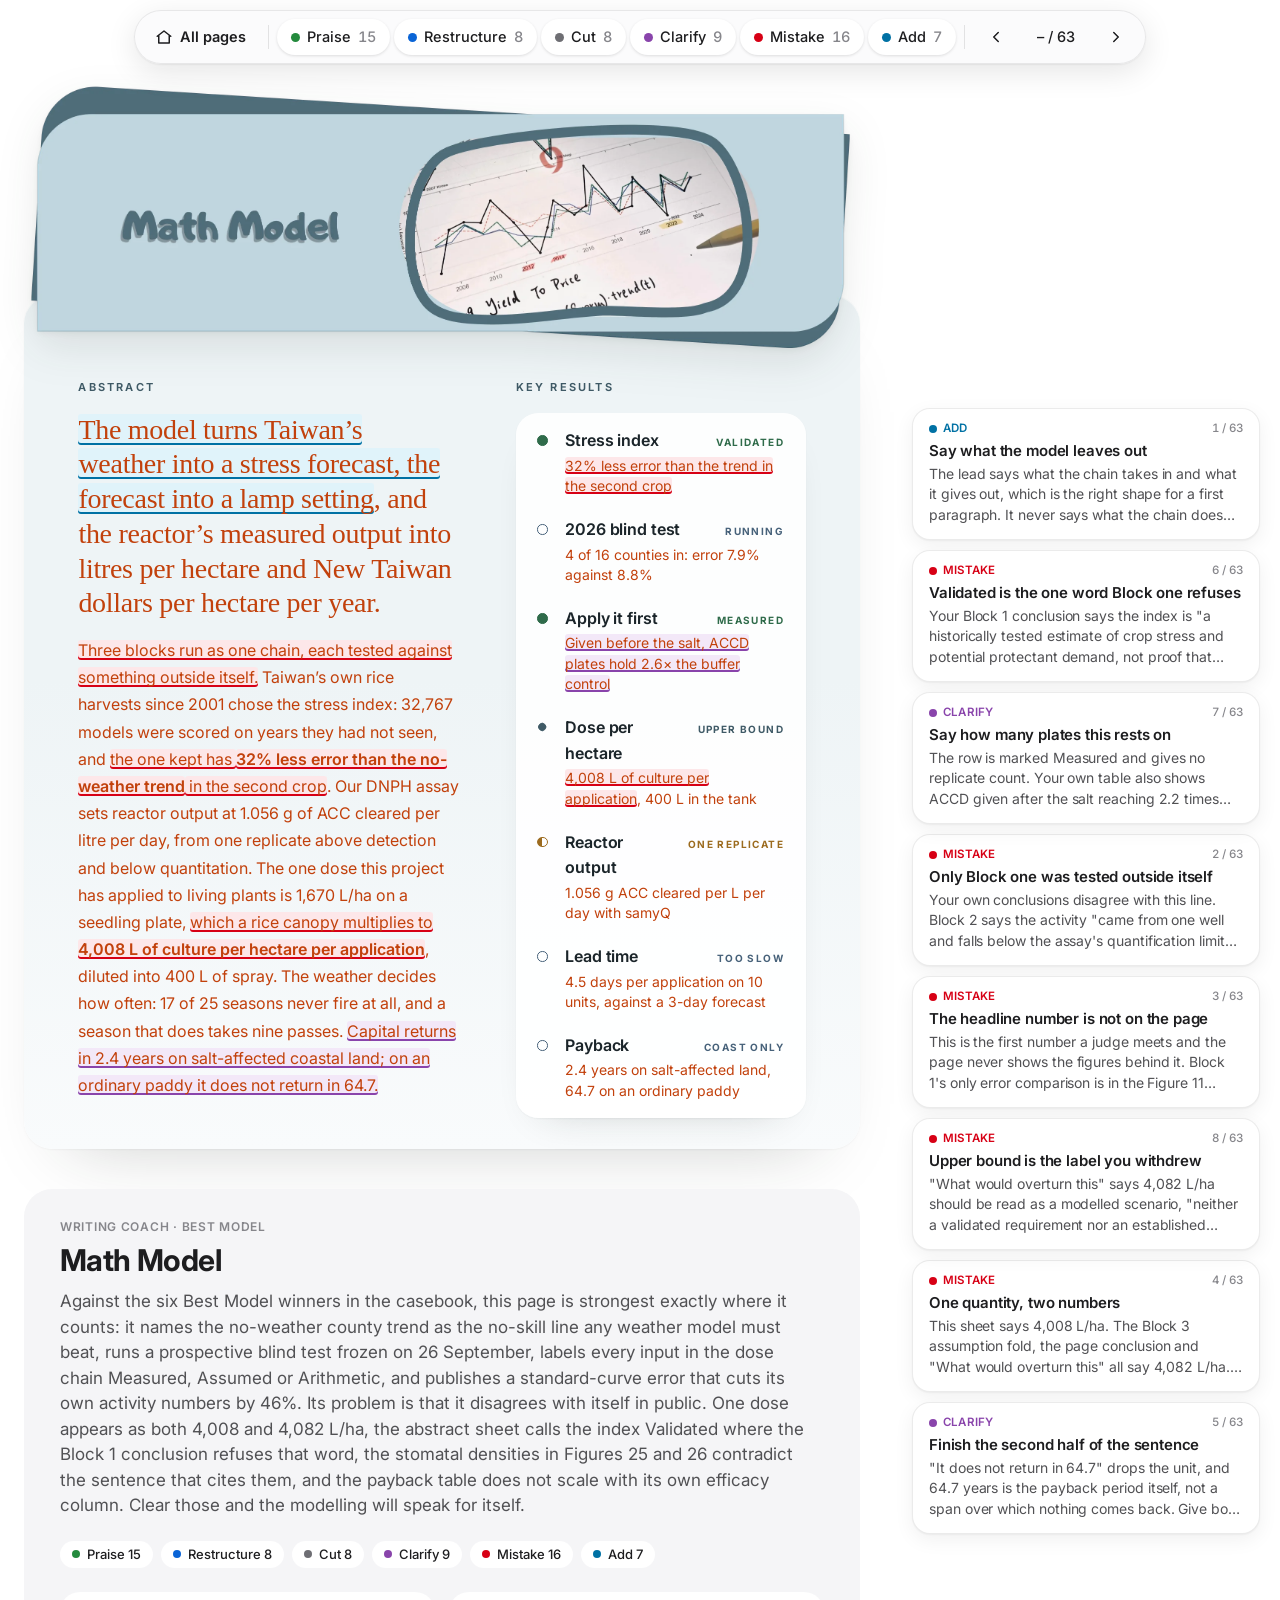
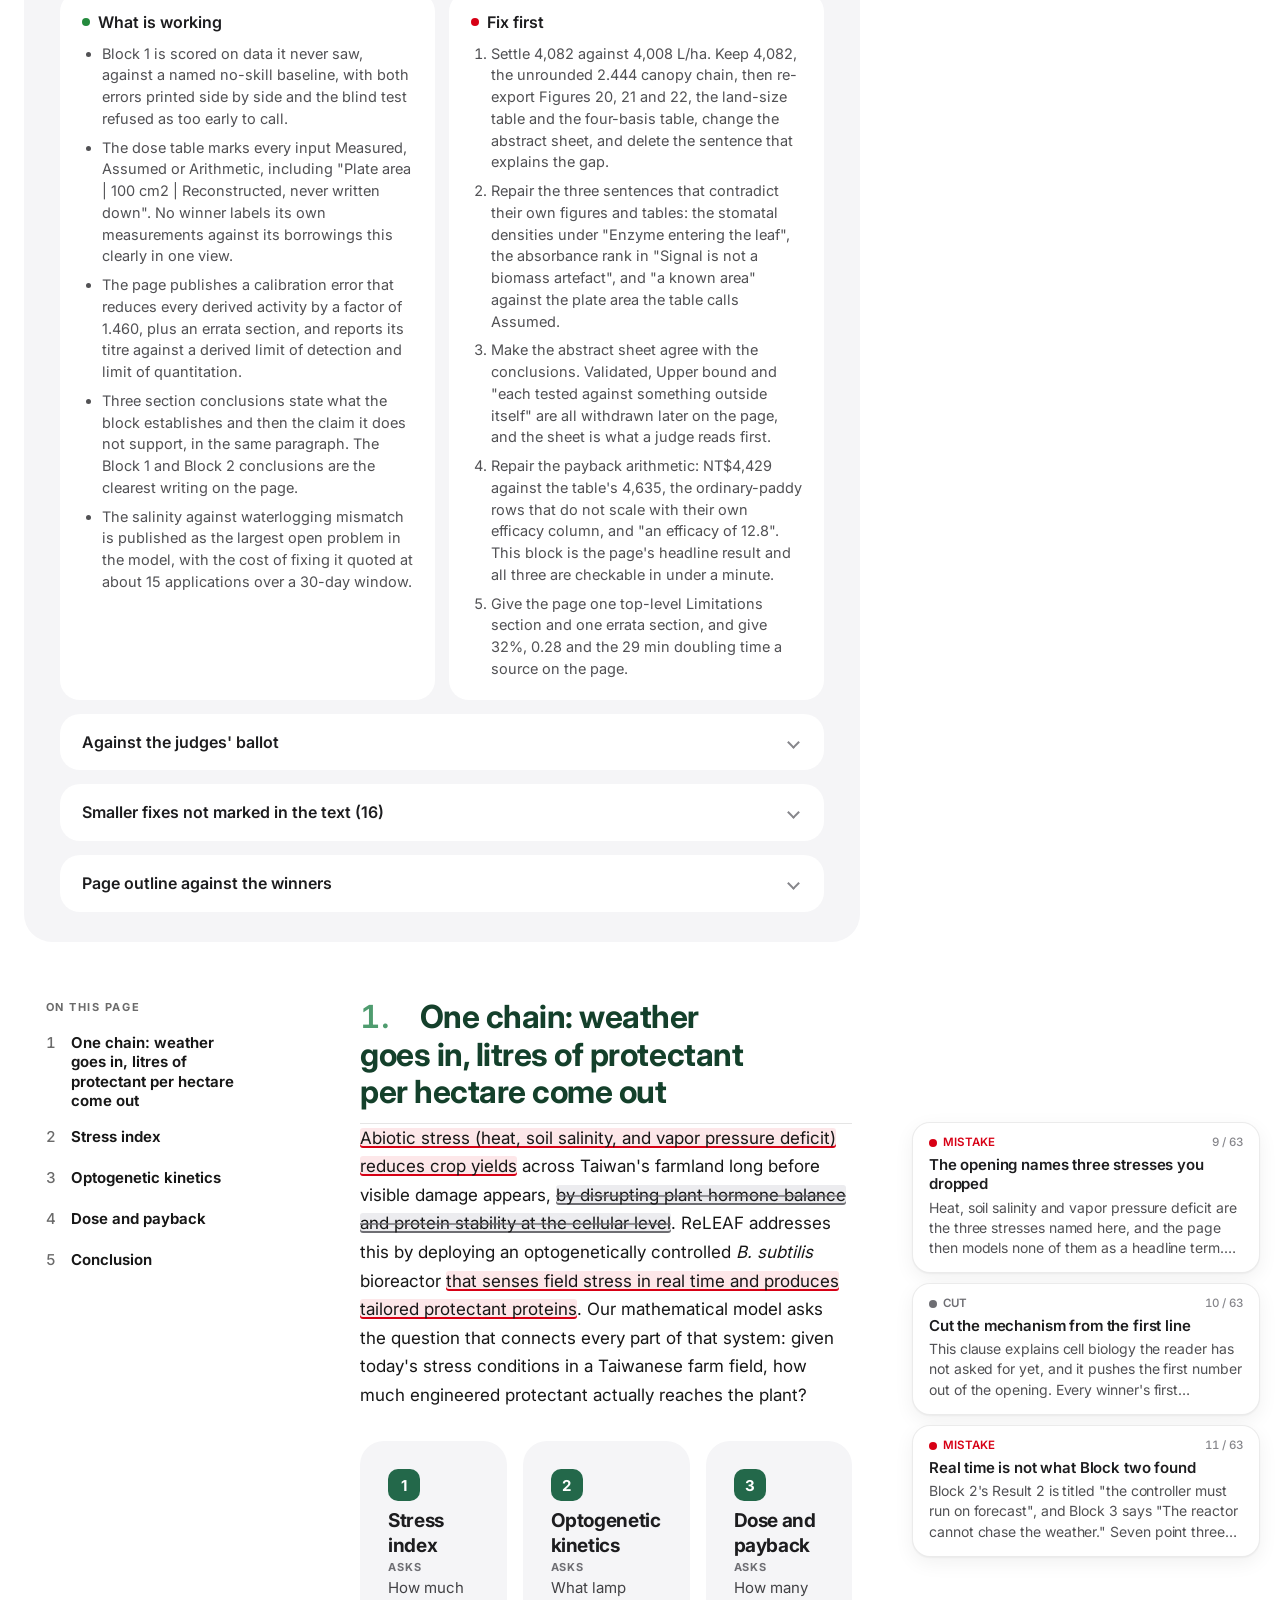
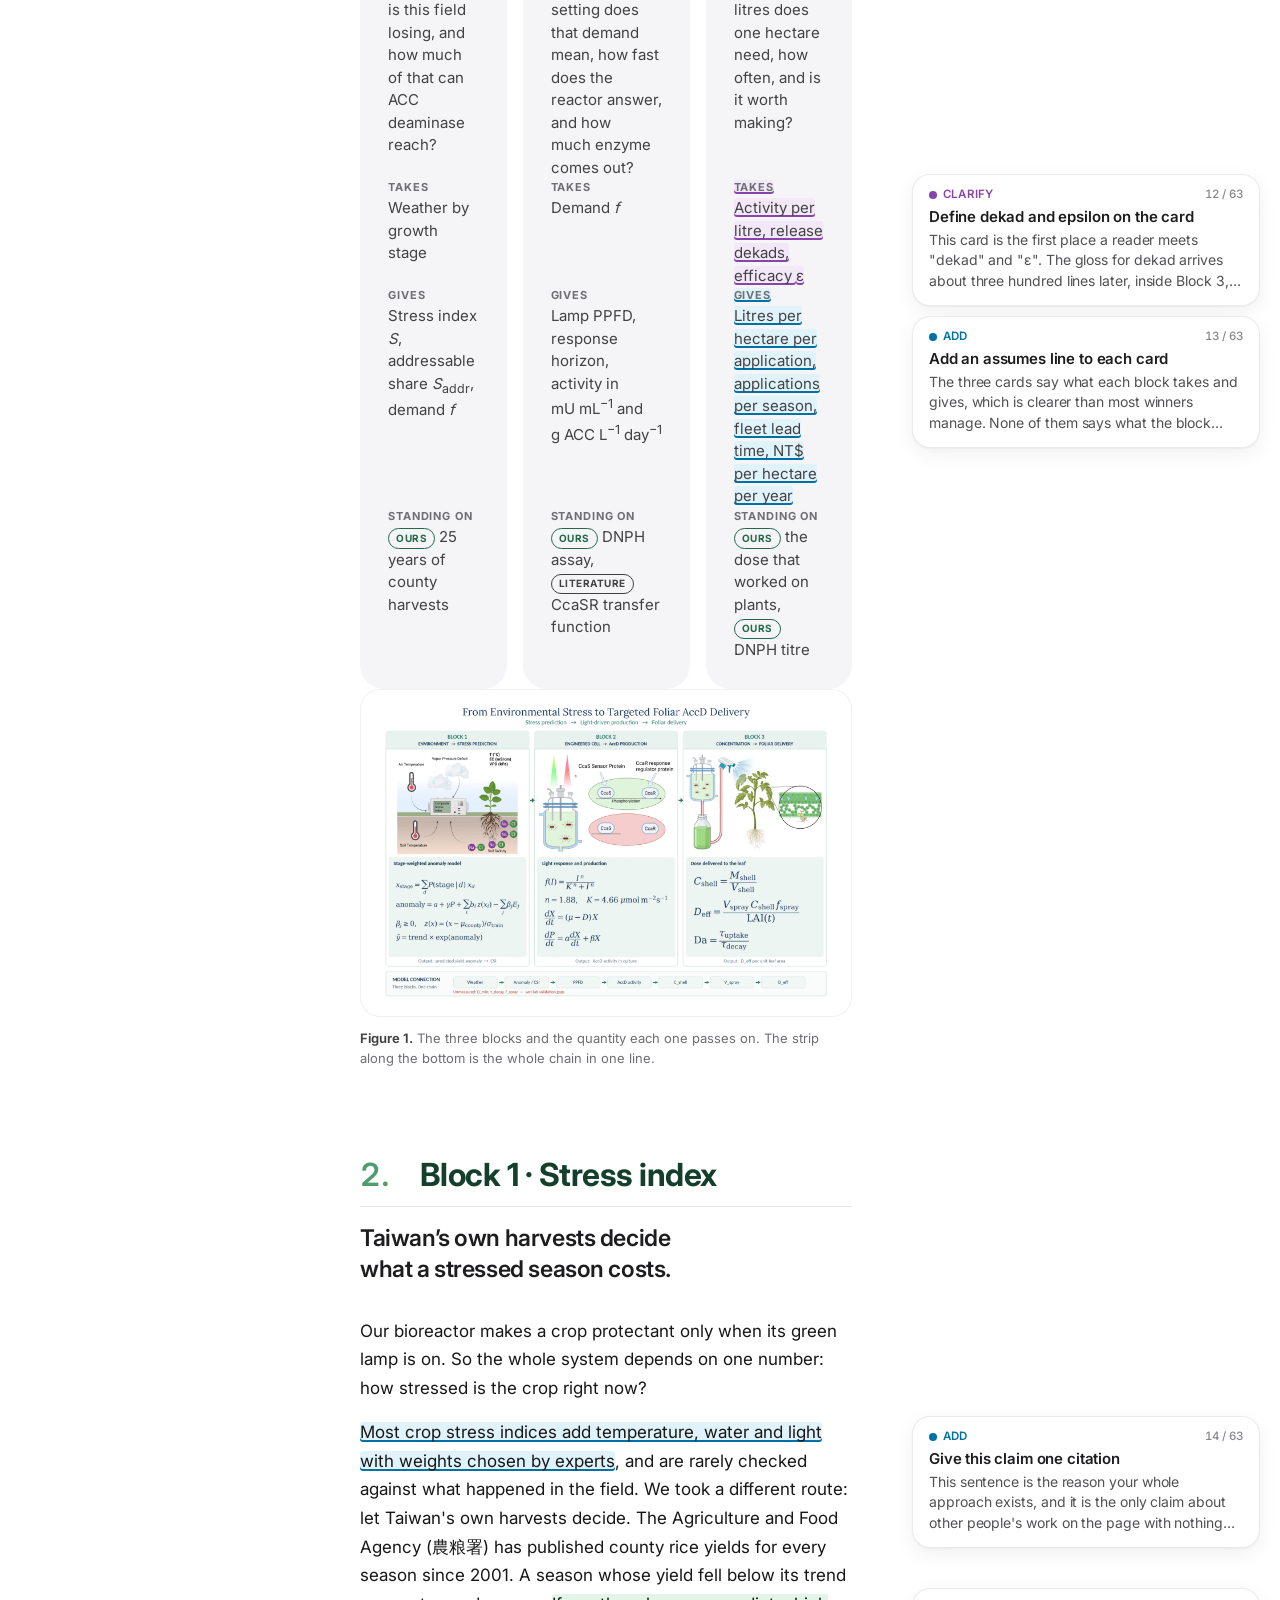
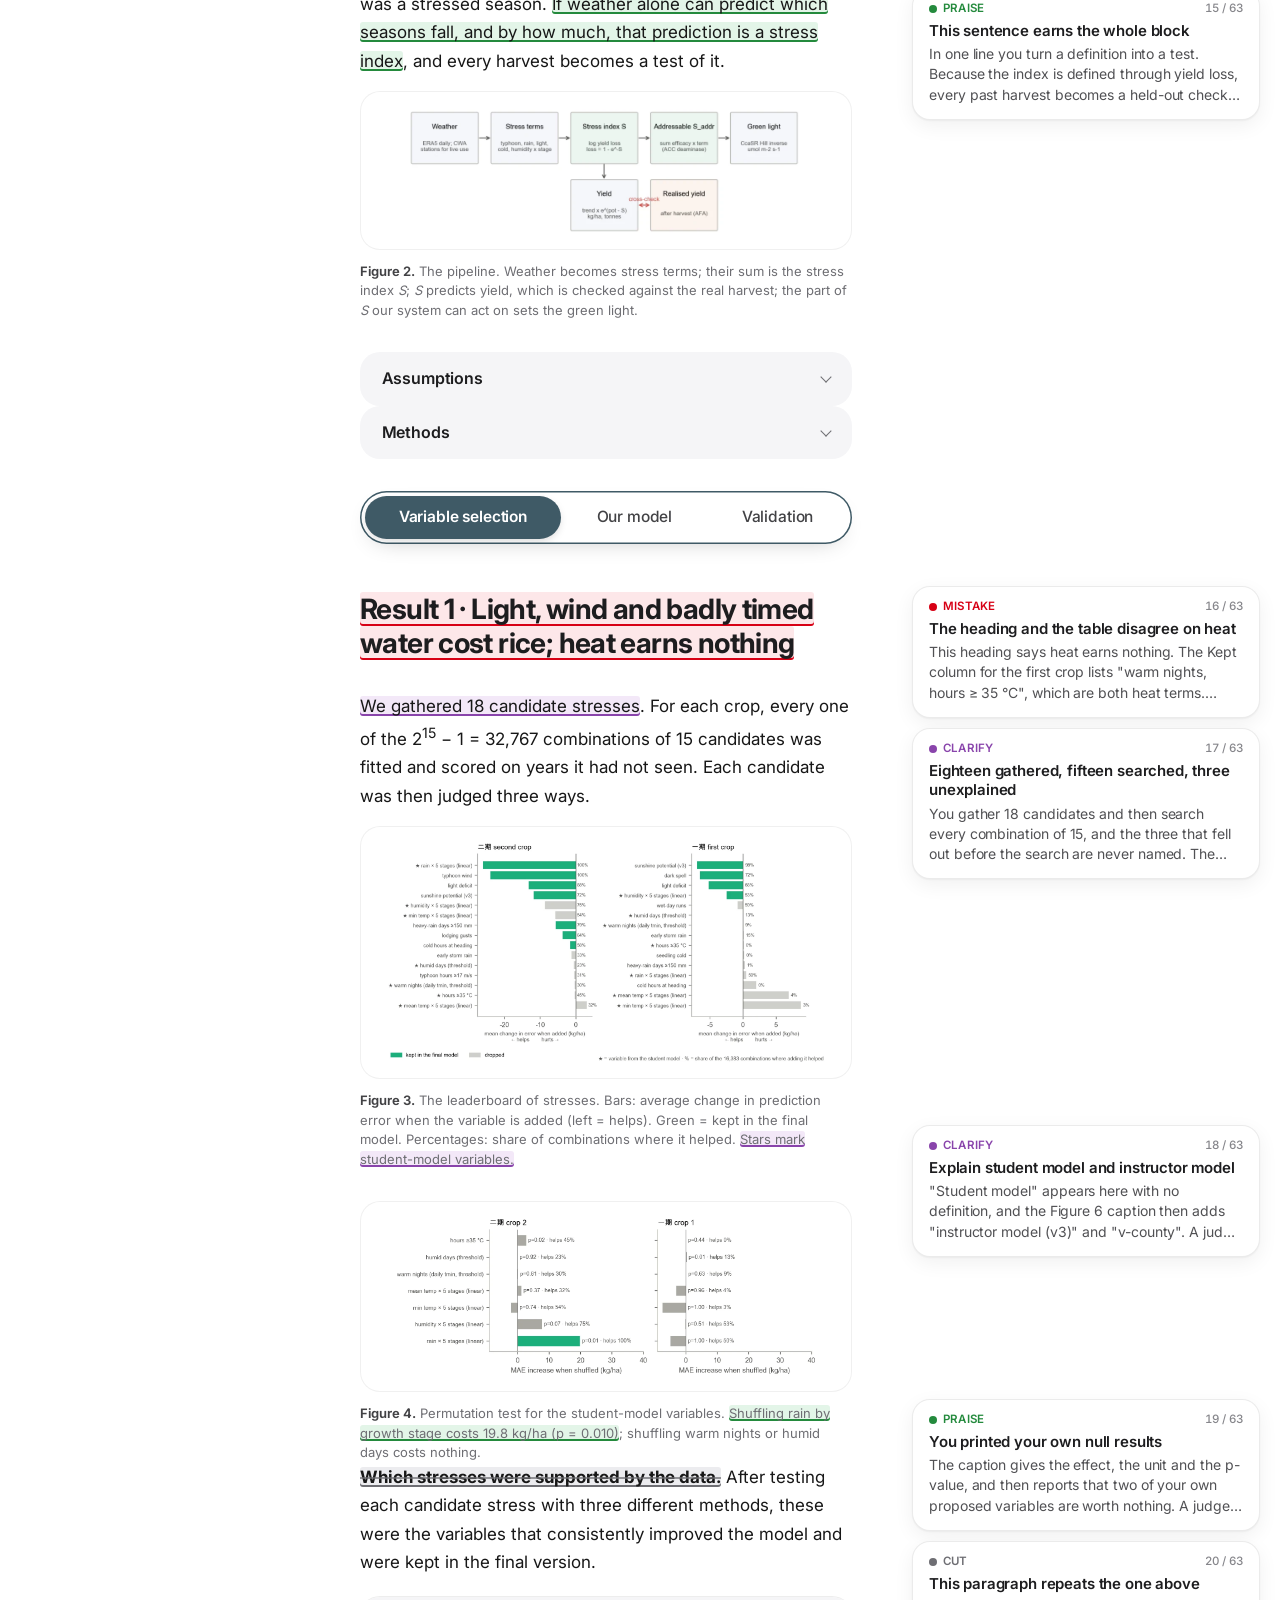
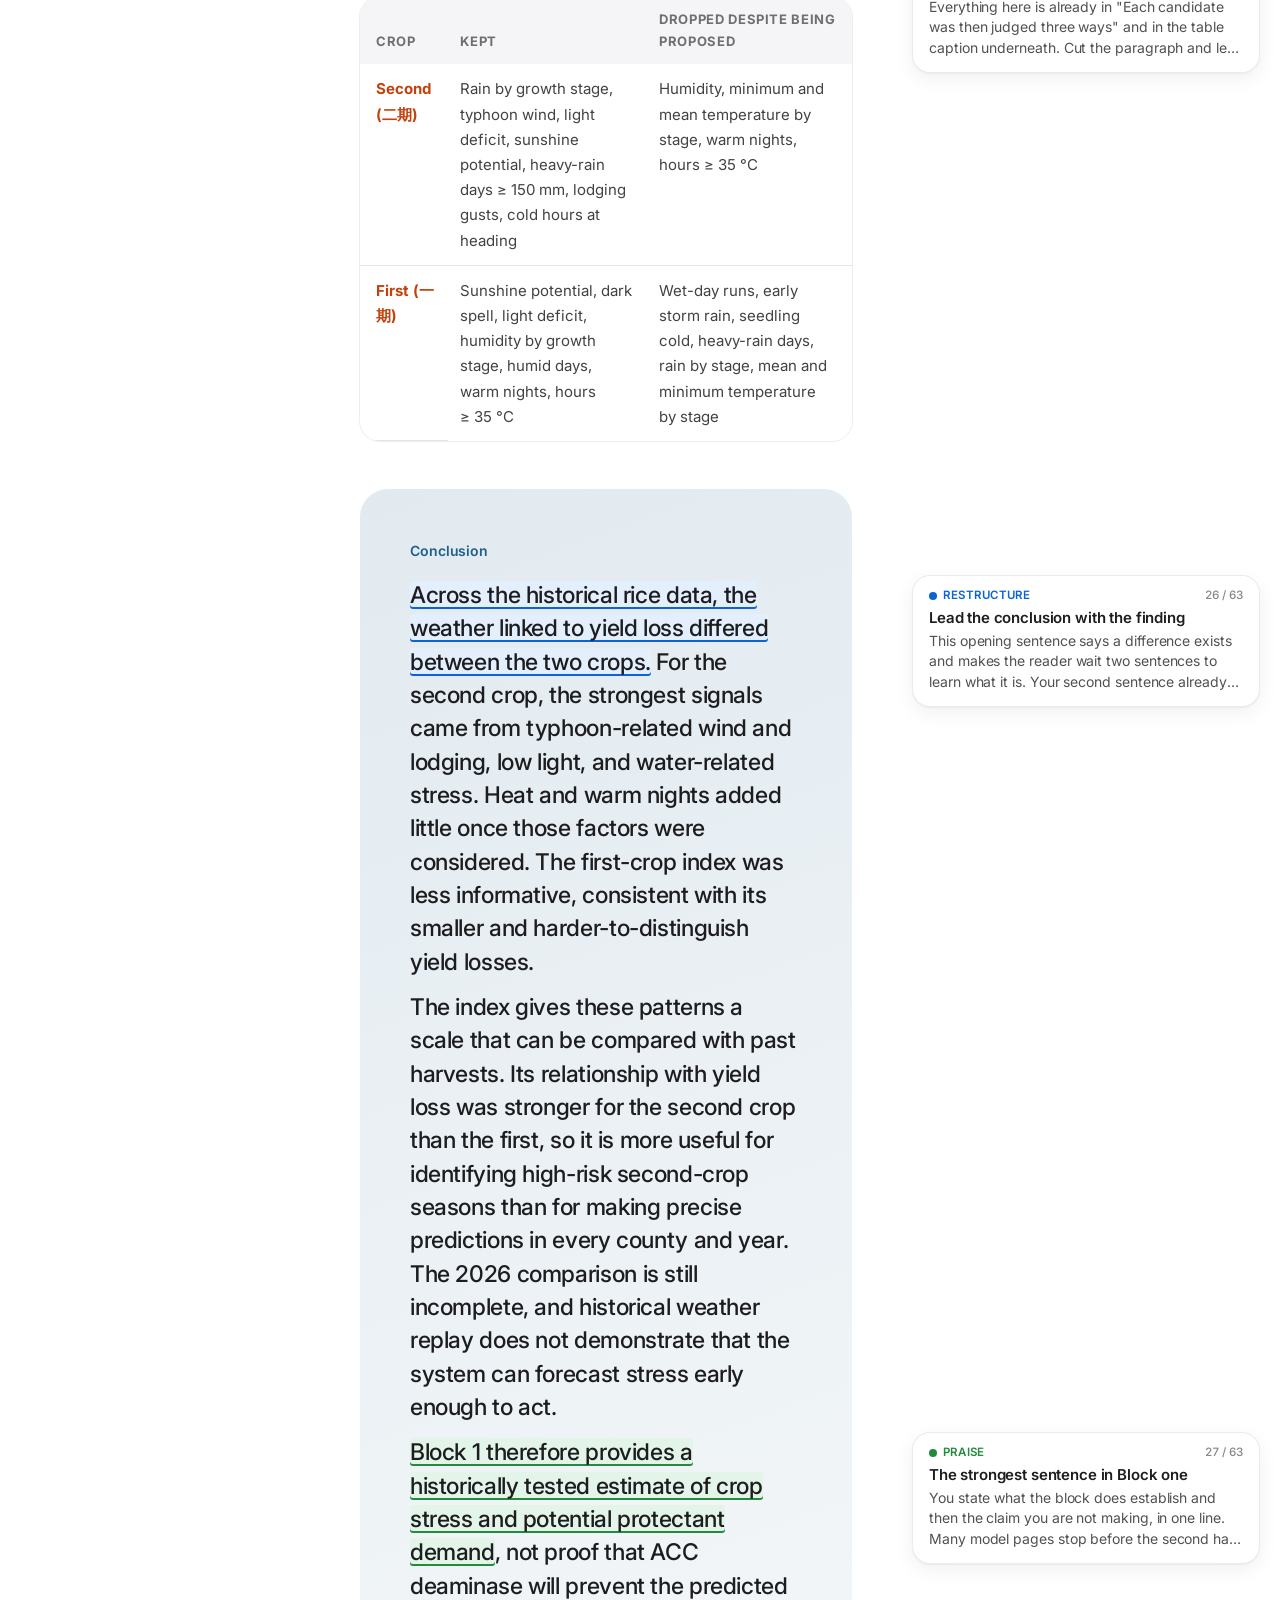
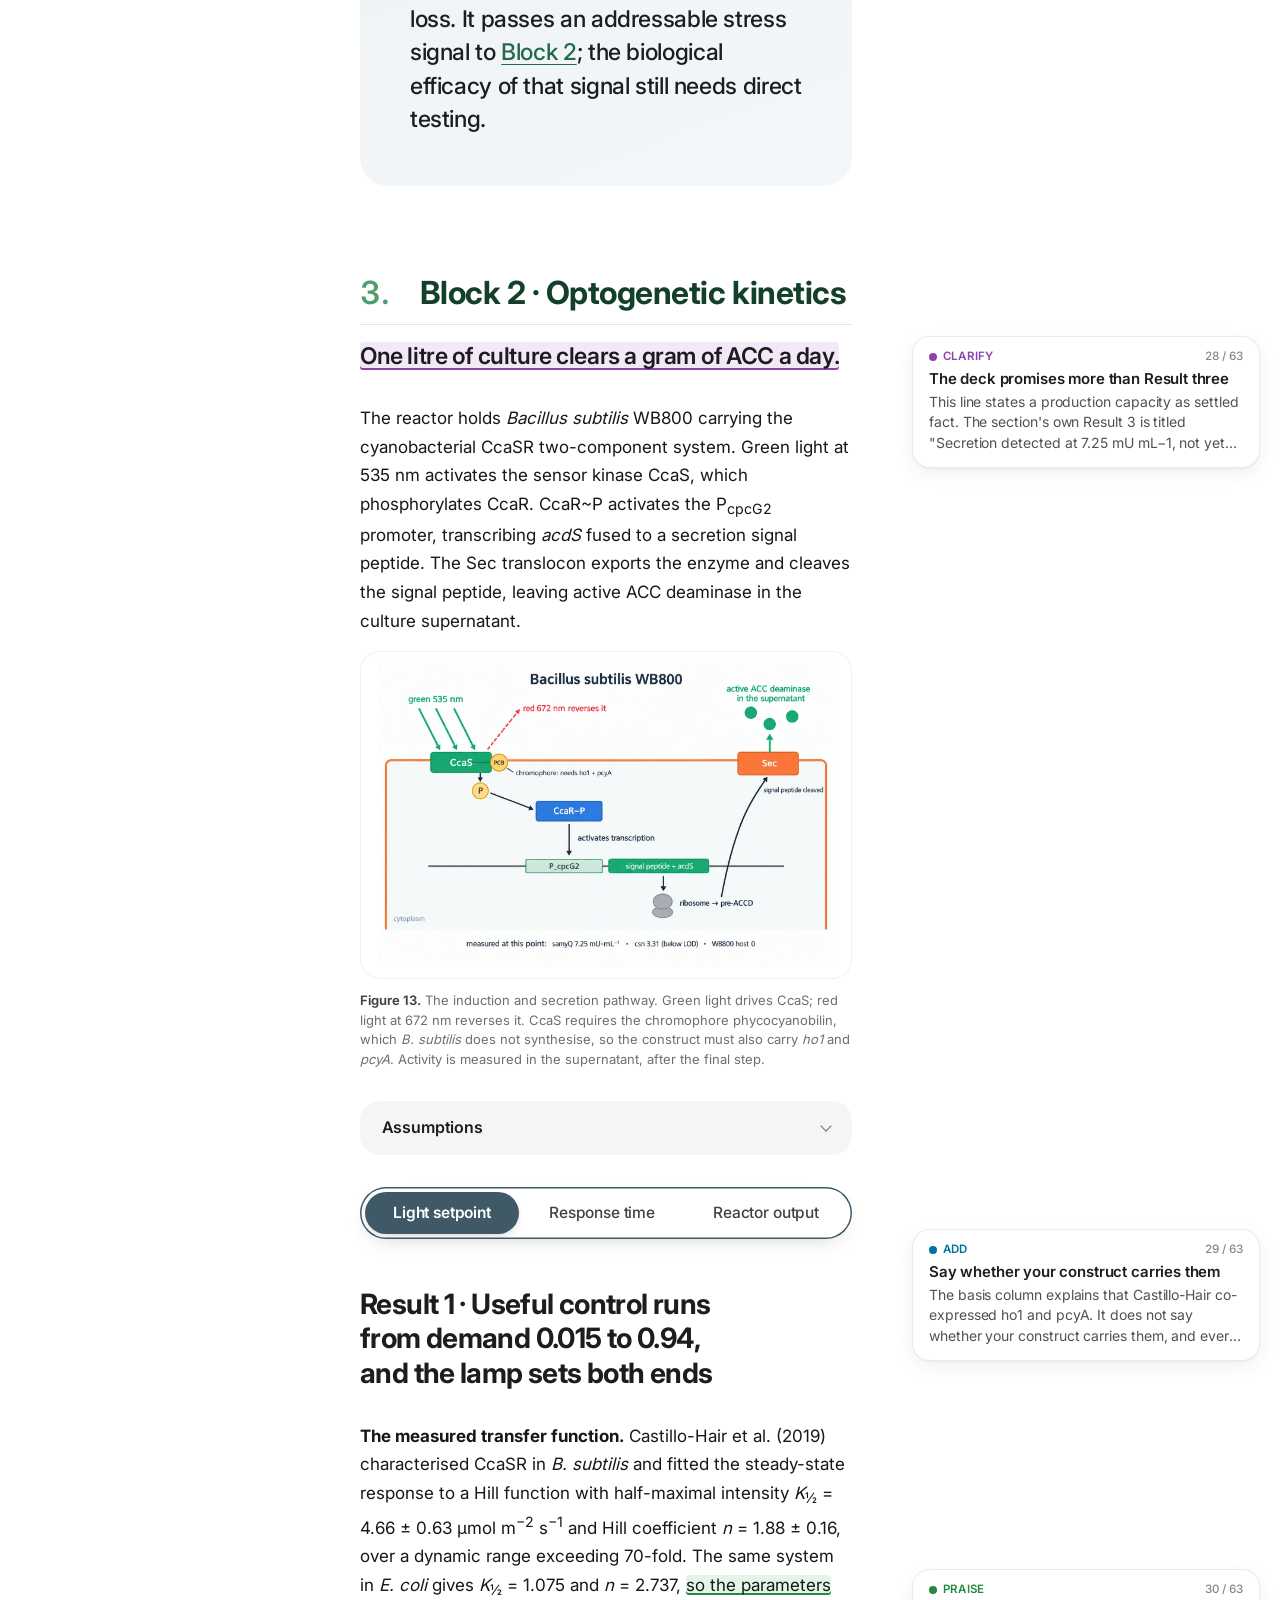
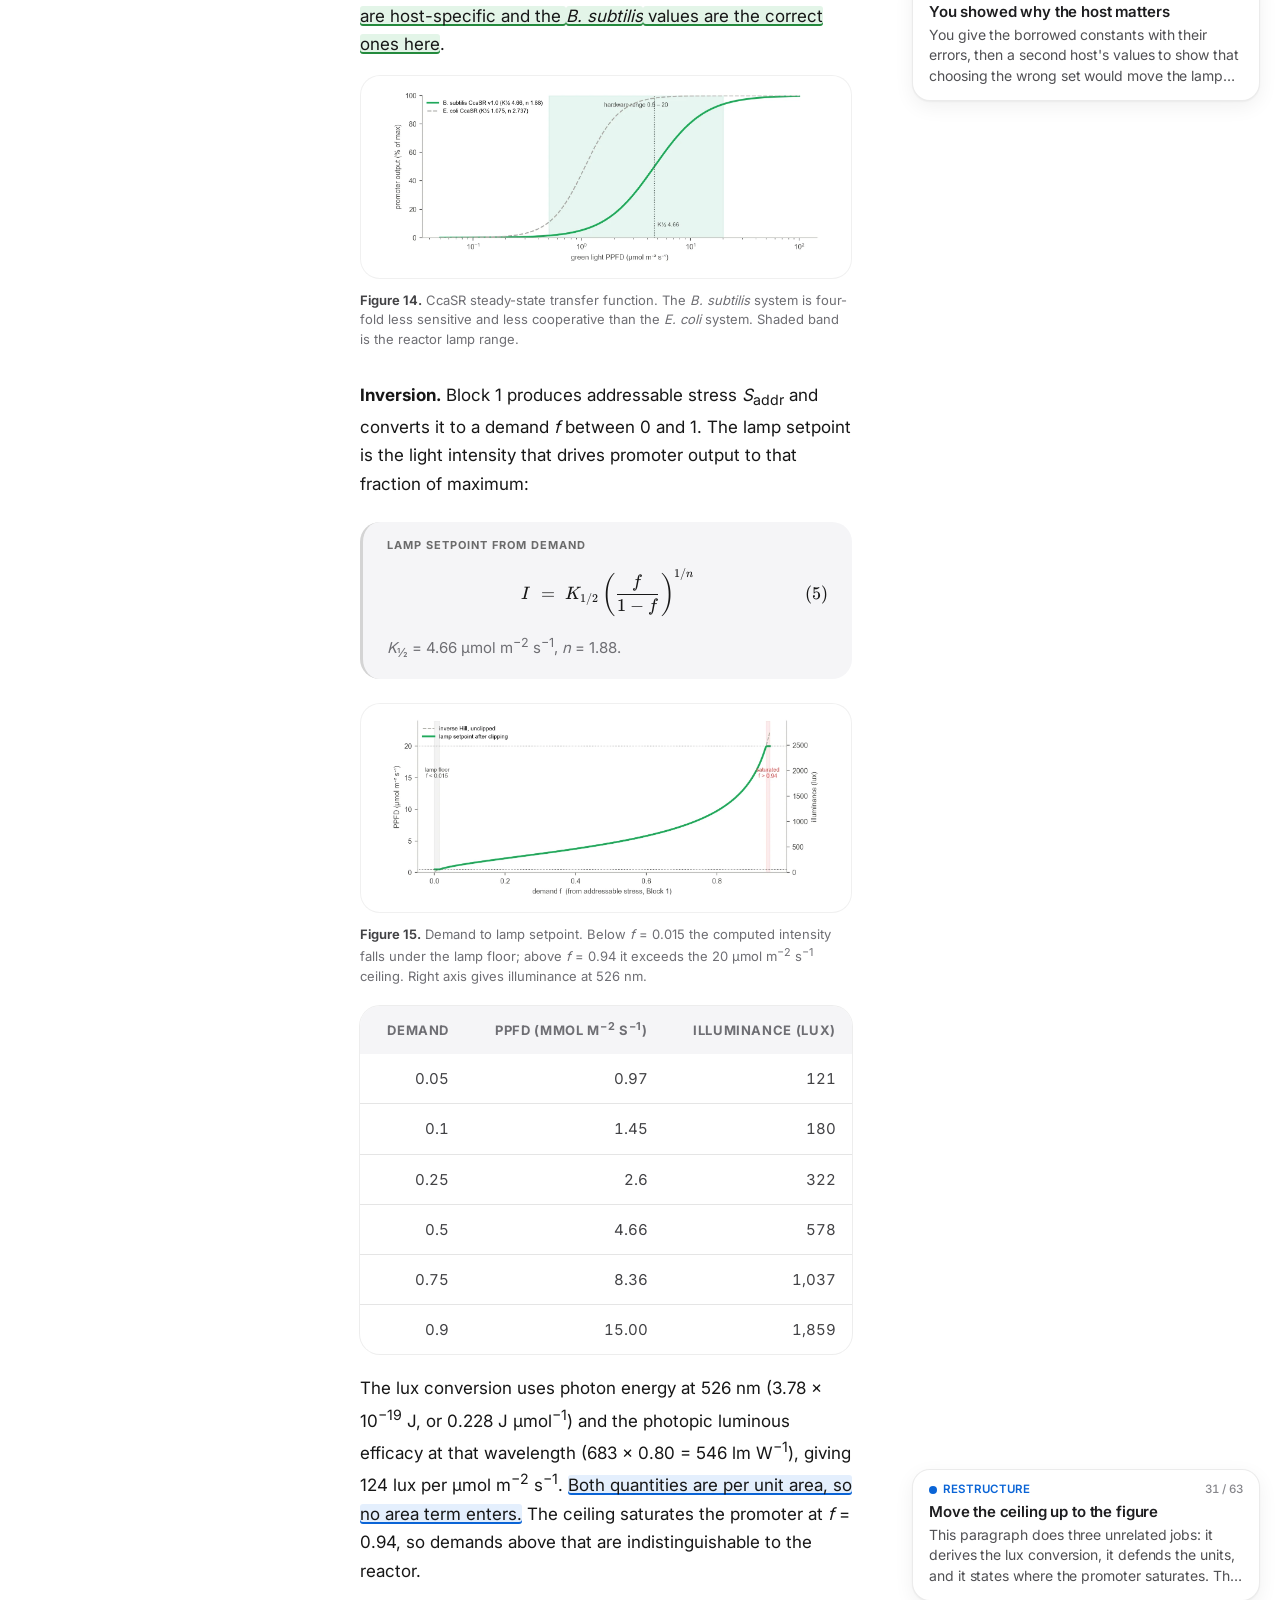
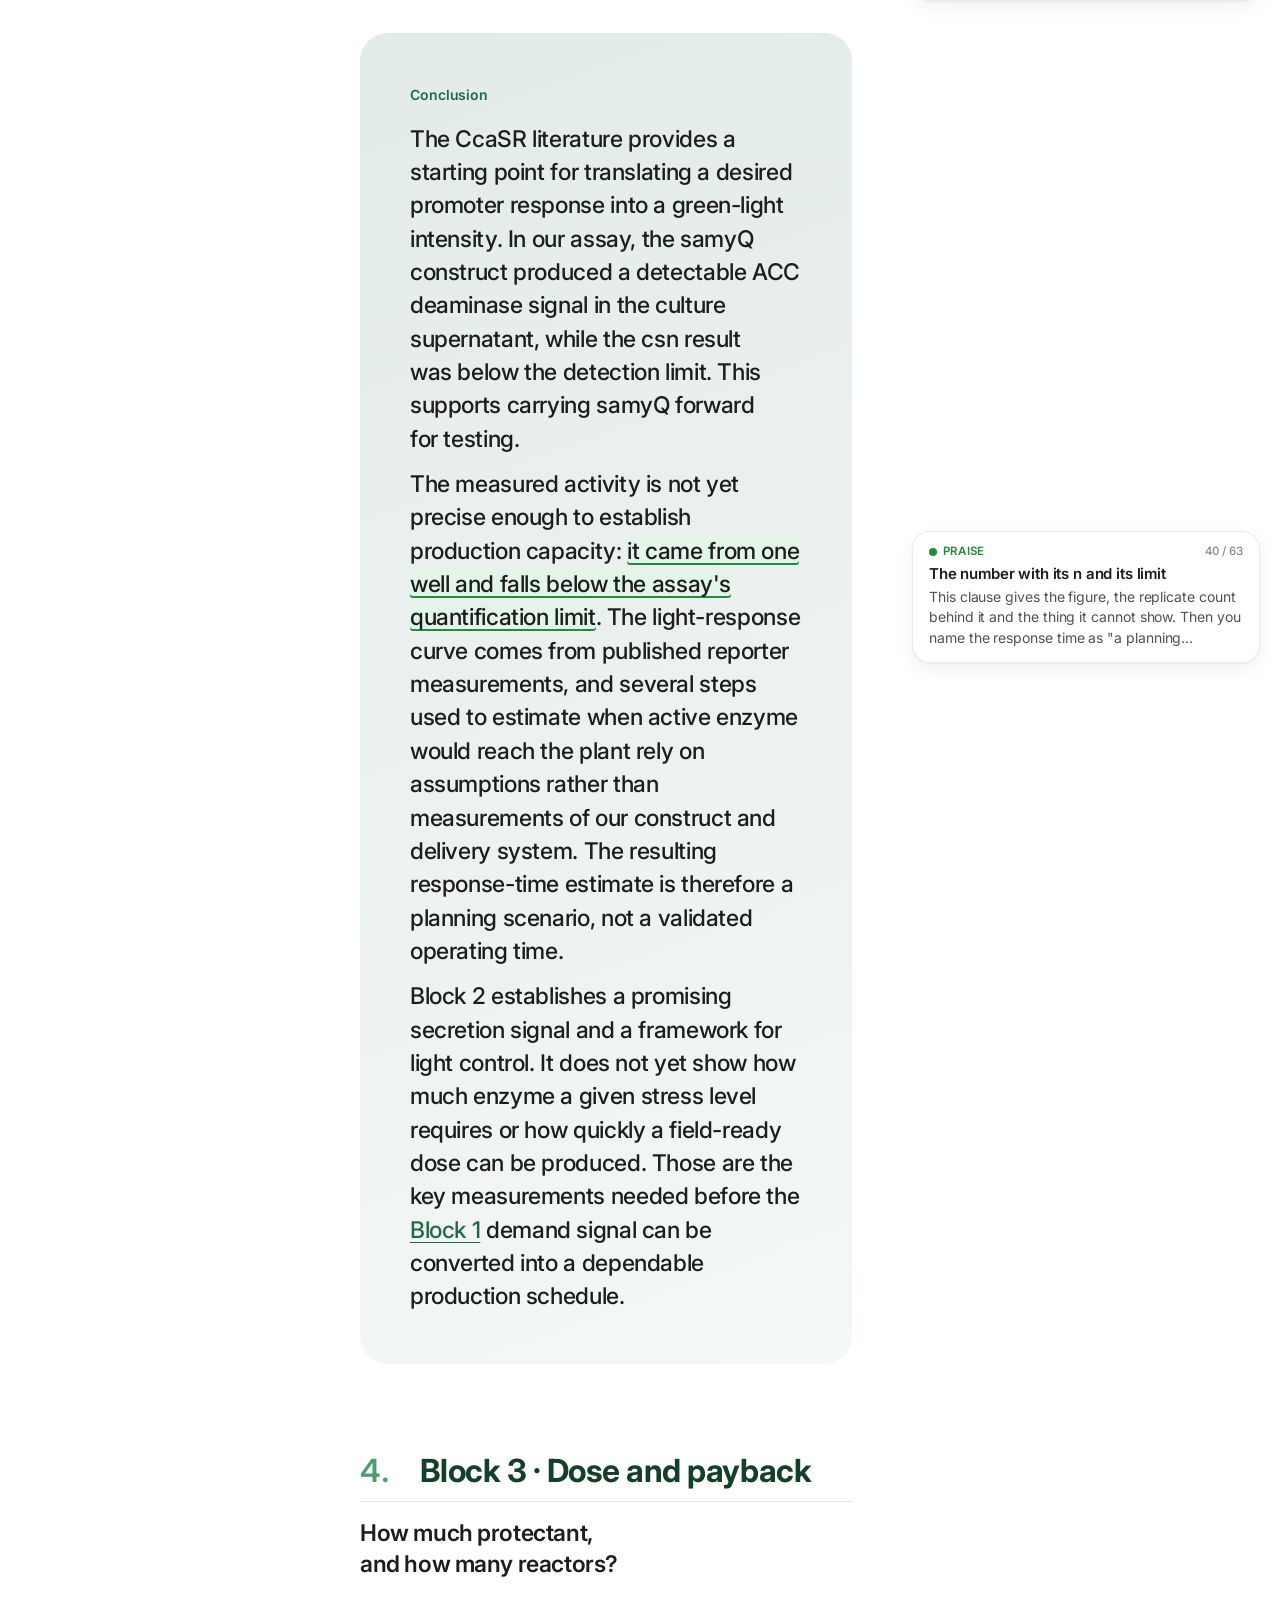
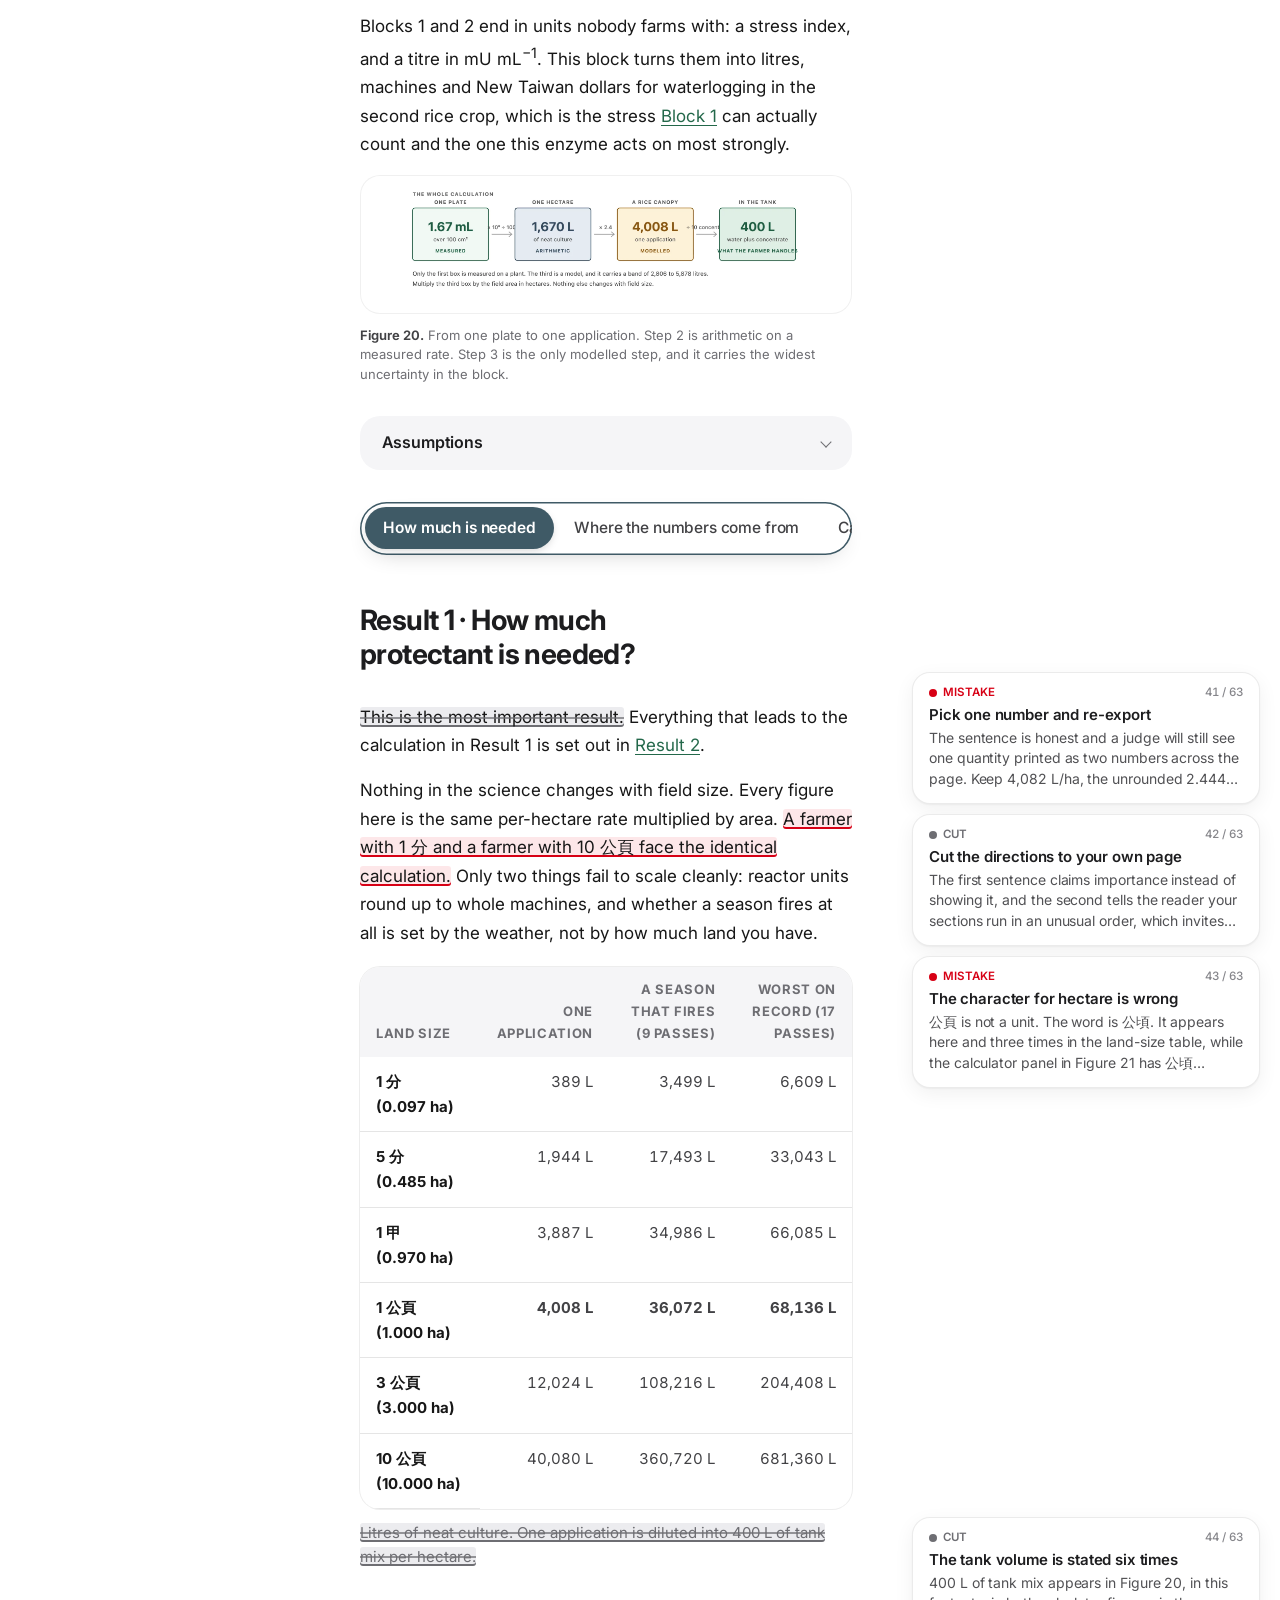
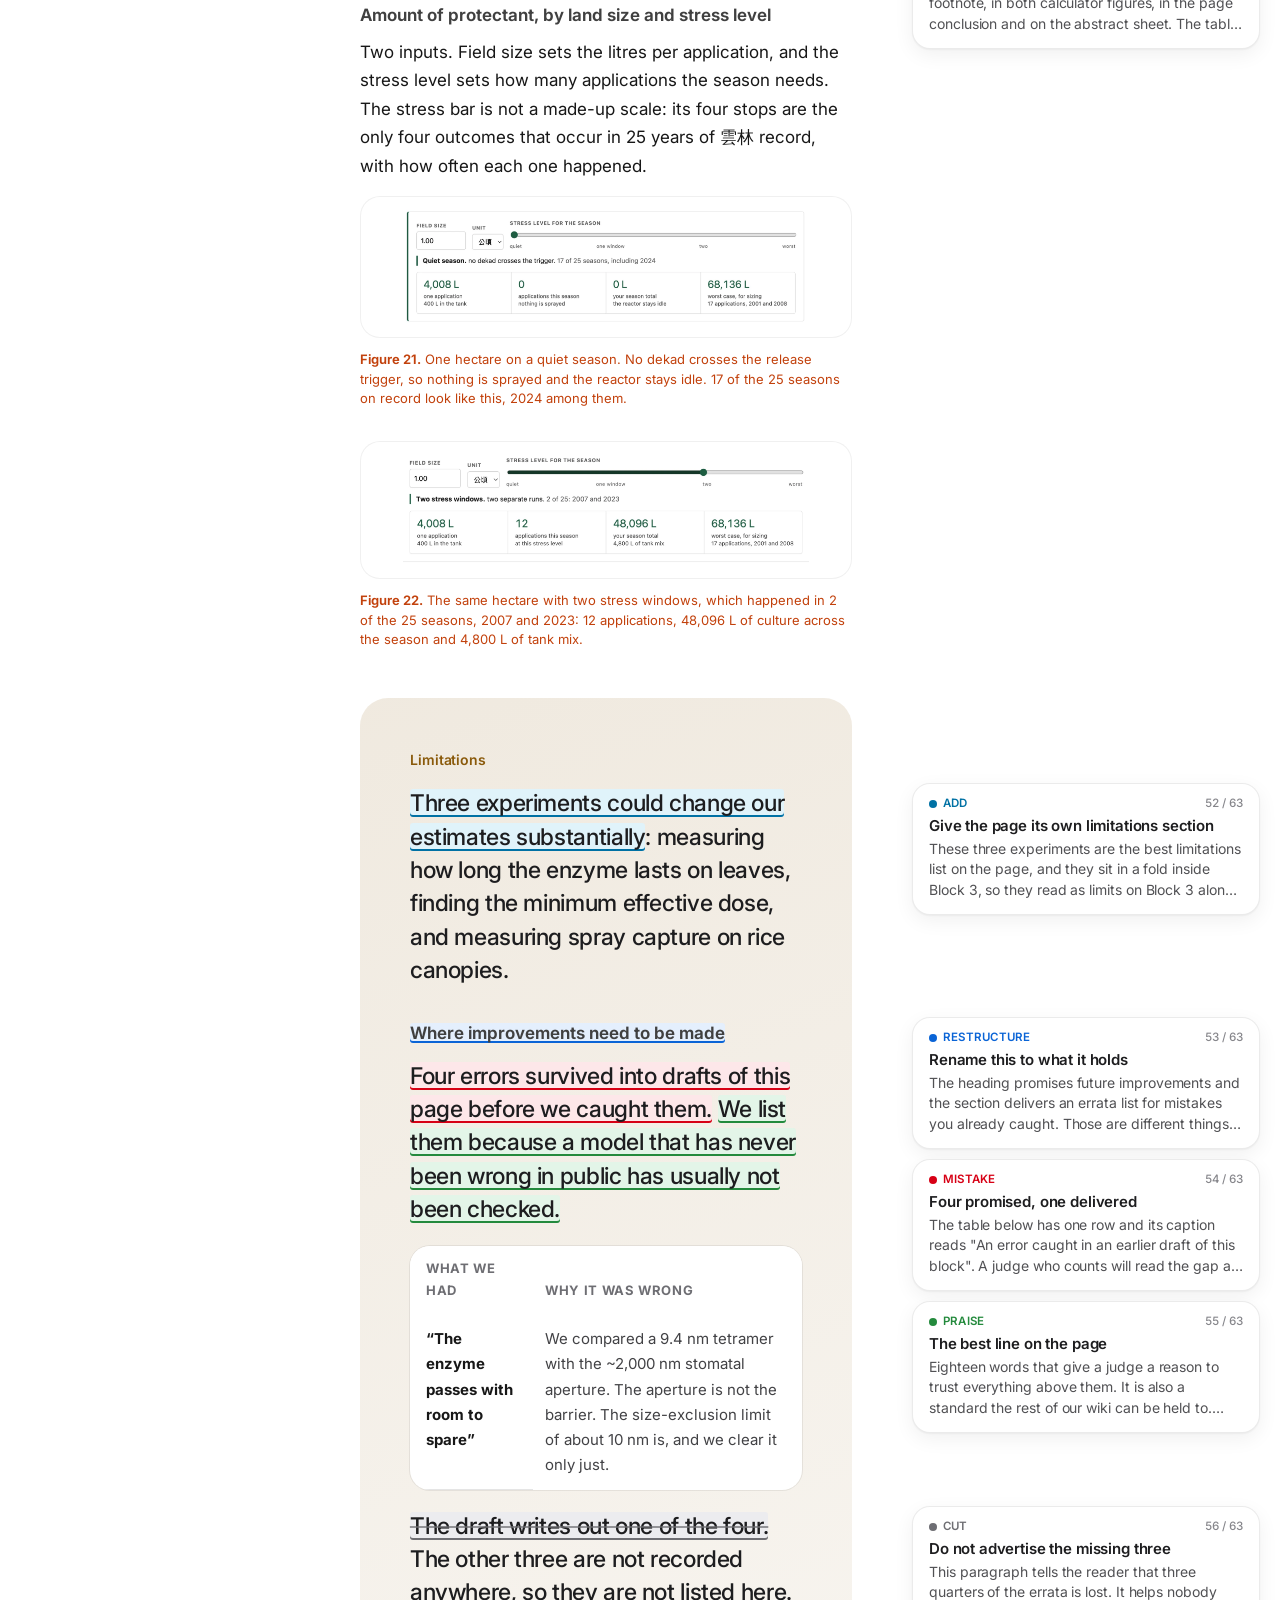
==== commit 861e78b3: "Rebuild on wiki 18b6cda: 50 actioned notes move to resolved, 519 remain The notes whose sentences we" ====
--- a/docs/model/index.html
+++ b/docs/model/index.html
@@ -13,7 +13,7 @@
   <link rel="stylesheet" href="../assets/css/engage.css?v=1010seg" />
   <link rel="stylesheet" href="model.css?v=202610101" />
   <link rel="stylesheet" href="../assets/css/bannerhead.css?v=20261010b" />
-  <link rel="stylesheet" href="../coach/coach.css?v=1012140507" />
+  <link rel="stylesheet" href="../coach/coach.css?v=1013114921" />
 </head>
 <body class="mm engage">
 <!--
@@ -374,7 +374,7 @@
 
         <h4 id="accd-efficacy">How much of that loss ACC deaminase can reach: the coefficient our wet lab sets</h4>
 
-        <p>Efficacy is the share of the yield a stress costs that ACC deaminase could save: 1 means all of it, 0 means none. The values in Figure&nbsp;11 come from the literature. Our wet lab measured the first one directly, for salinity, in <i>Arabidopsis</i> (experiment&nbsp;#9: buffer or ACCD given one day before, together with, or one day after 0, 75 or 100&nbsp;mM NaCl; 15 days on agar). We then carried the result to rice grain yield with published rice studies.</p>
+        <p>Efficacy is the share of the yield a stress costs that ACC deaminase could save: 1 means all of it, 0 means none. The values in Figure&nbsp;10 come from the literature. Our wet lab measured the first one directly, for salinity, in <i>Arabidopsis</i> (experiment&nbsp;#9: buffer or ACCD given one day before, together with, or one day after 0, 75 or 100&nbsp;mM NaCl; 15 days on agar). We then carried the result to rice grain yield with published rice studies.</p>
 
         <div class="tablewrap">
           <table class="data">
@@ -588,7 +588,7 @@
           </table>
         </div>
 
-        <p><b>Signal is not a biomass artefact.</b> WB800 has the highest OD<sub>600</sub> and the second-highest absorbance; samyQ has lower biomass and higher signal. A background from cell density or secreted carbonyl metabolites would produce matching ranks. This argument is independent of the standard curve and survives any calibration error.</p>
+        <p><b>Signal is not a biomass artefact.</b> WB800 has the highest OD<sub>600</sub> and the lowest absorbance; samyQ has lower biomass and higher signal. A background from cell density or secreted carbonyl metabolites would produce matching ranks. This argument is independent of the standard curve and survives any calibration error.</p>
 
         <p><b>Calibration correction.</b> The standard-curve concentrations were originally computed against a 110&nbsp;&micro;L reaction volume while the actual standard volume was 160.6&nbsp;&micro;L. Correcting this reduces every derived activity by a factor of 1.460.</p>
 
@@ -730,7 +730,7 @@
 
         <h4>The dose, and why it is a ceiling rather than a requirement</h4>
 
-        <p>Experiment&nbsp;#9 sprayed 1.67&nbsp;mL of filtered supernatant onto a plate of seven-day-old <i>Arabidopsis</i>. A recorded volume over a known area is a rate, and a rate scales to a hectare without any modelling in between.</p>
+        <p>Experiment&nbsp;#9 sprayed 1.67&nbsp;mL of filtered supernatant onto a plate of seven-day-old <i>Arabidopsis</i>. A recorded volume over an assumed plate area is a rate, and a rate scales to a hectare without any modelling in between.</p>
 
         <div class="tablewrap">
           <table class="data">
@@ -791,7 +791,7 @@
           <figcaption><b>Figure 24.</b> Sizes on a log scale. The enzyme is excluded from the cuticle by two-fold. The open stomatal pore is not the barrier it looks like here: along that route the size-exclusion limit is about 10&nbsp;nm, and the 9.4&nbsp;nm tetramer clears it only just.</figcaption>
         </figure>
 
-        <p>Rice is amphistomatous: stomata on both leaf surfaces, upper density comparable to or slightly above the lower. Most crops keep theirs on the underside, where a spray never lands. For us that helps, because droplets settle on a surface that actually has the pores.</p>
+        <p>Rice is amphistomatous: stomata sit on both surfaces, about 187 per mm&sup2; above and 621 below. Most crops keep theirs only on the underside, where a spray never lands, so a sprayed rice leaf at least offers pores on the side the droplets reach.</p>
 
         <div class="figs figs--2">
           <figure class="fig fig--photo">
@@ -914,7 +914,7 @@
         <div class="ledger">
           <div class="ledger__no">
             <b>And one thing we cannot fix this year</b>
-            <p>The payback in <a href="#make-and-worth">section&nbsp;4</a> is priced on salinity. The spray schedule in <a href="#where-from">section&nbsp;3</a> is counted from waterlogging dekads. Salinity is chronic and sits in the soil every day, so it has no event for a forecast to catch, and <a href="#stress-index">Block&nbsp;1</a> does not carry it in the index. Making the two agree means rebuilding the release rule around salt-sensitive growth stages, which would need roughly 15 applications over a 30-day window instead of 9. We know this is the largest open problem in the model. We would rather state it than paper over it.</p>
+            <p>The <a href="#make-and-worth">payback</a> is priced on salinity. The <a href="#where-from">spray schedule</a>, in the same block, is counted from waterlogging dekads. Salinity is chronic and sits in the soil every day, so it has no event for a forecast to catch, and <a href="#stress-index">Block&nbsp;1</a> does not carry it in the index. Making the two agree means rebuilding the release rule around salt-sensitive growth stages, which would need roughly 15 applications over a 30-day window instead of 9. We know this is the largest open problem in the model. We would rather state it than paper over it.</p>
           </div>
         </div>
 
@@ -948,7 +948,7 @@
         <h3 data-no-toc>Block 3 &middot; Dose and payback</h3>
         <ol start="13">
           <li>Our wet lab: <i>Arabidopsis</i> salinity experiment&nbsp;#9, phase&nbsp;3 application protocol, three sprays from a sterilised nozzle at 10&nbsp;cm, calibrated at 1.67&nbsp;mL per three sprays in the companion heat protocol. Recorded on <a href="../plant/">Plants</a>. The source of the applied volume behind 1,670&nbsp;L/ha.</li>
-          <li>Our wet lab: DNPH ACC deaminase activity assay, 2026-10-07, 7.2514&nbsp;mU&nbsp;mL<sup>&minus;1</sup> supernatant, above the limit of detection and below the limit of quantitation. Every litre figure scales with it.</li>
+          <li>Our wet lab: DNPH ACC deaminase activity assay, 2026-10-07, 7.2514&nbsp;mU&nbsp;mL<sup>&minus;1</sup> of reactor permeate, above the limit of detection and below the limit of quantitation. Every litre figure scales with it.</li>
           <li><a href="#stress-index">Block&nbsp;1</a> rebuilt dekad by dekad for every &#38642;&#26519;&#32291; second crop (&#20108;&#26399;), 2001 to 2025, from Agriculture and Food Agency yields and ERA5 daily weather. The source of the release count, of the 17 quiet seasons out of 25, and of the 2001 and 2008 worst case.</li>
           <li>Rice leaf area index 4.5 at panicle initiation against 0.115 on a seedling plate, and the spray-capture fraction at each. The canopy correction of 2.44&times; is modelled from these, not measured.</li>
           <li>Cuticular aqueous pores 4 to 5&nbsp;nm, against the 9.4&nbsp;nm active tetramer; organosilicone surfactants drive stomatal mass flow (Knoche 1994). Behind Figure&nbsp;24.</li>
@@ -1036,7 +1036,7 @@
   <script src="../assets/js/engage.js"></script>
   <script src="../assets/vendor/katex/katex.min.js"></script>
   <script src="../assets/js/math.js"></script>
-  <script src="../coach/data/model.js?v=1012140507"></script>
-  <script src="../coach/coach.js?v=1012140507"></script>
+  <script src="../coach/data/model.js?v=1013114921"></script>
+  <script src="../coach/coach.js?v=1013114921"></script>
 </body>
 </html>
